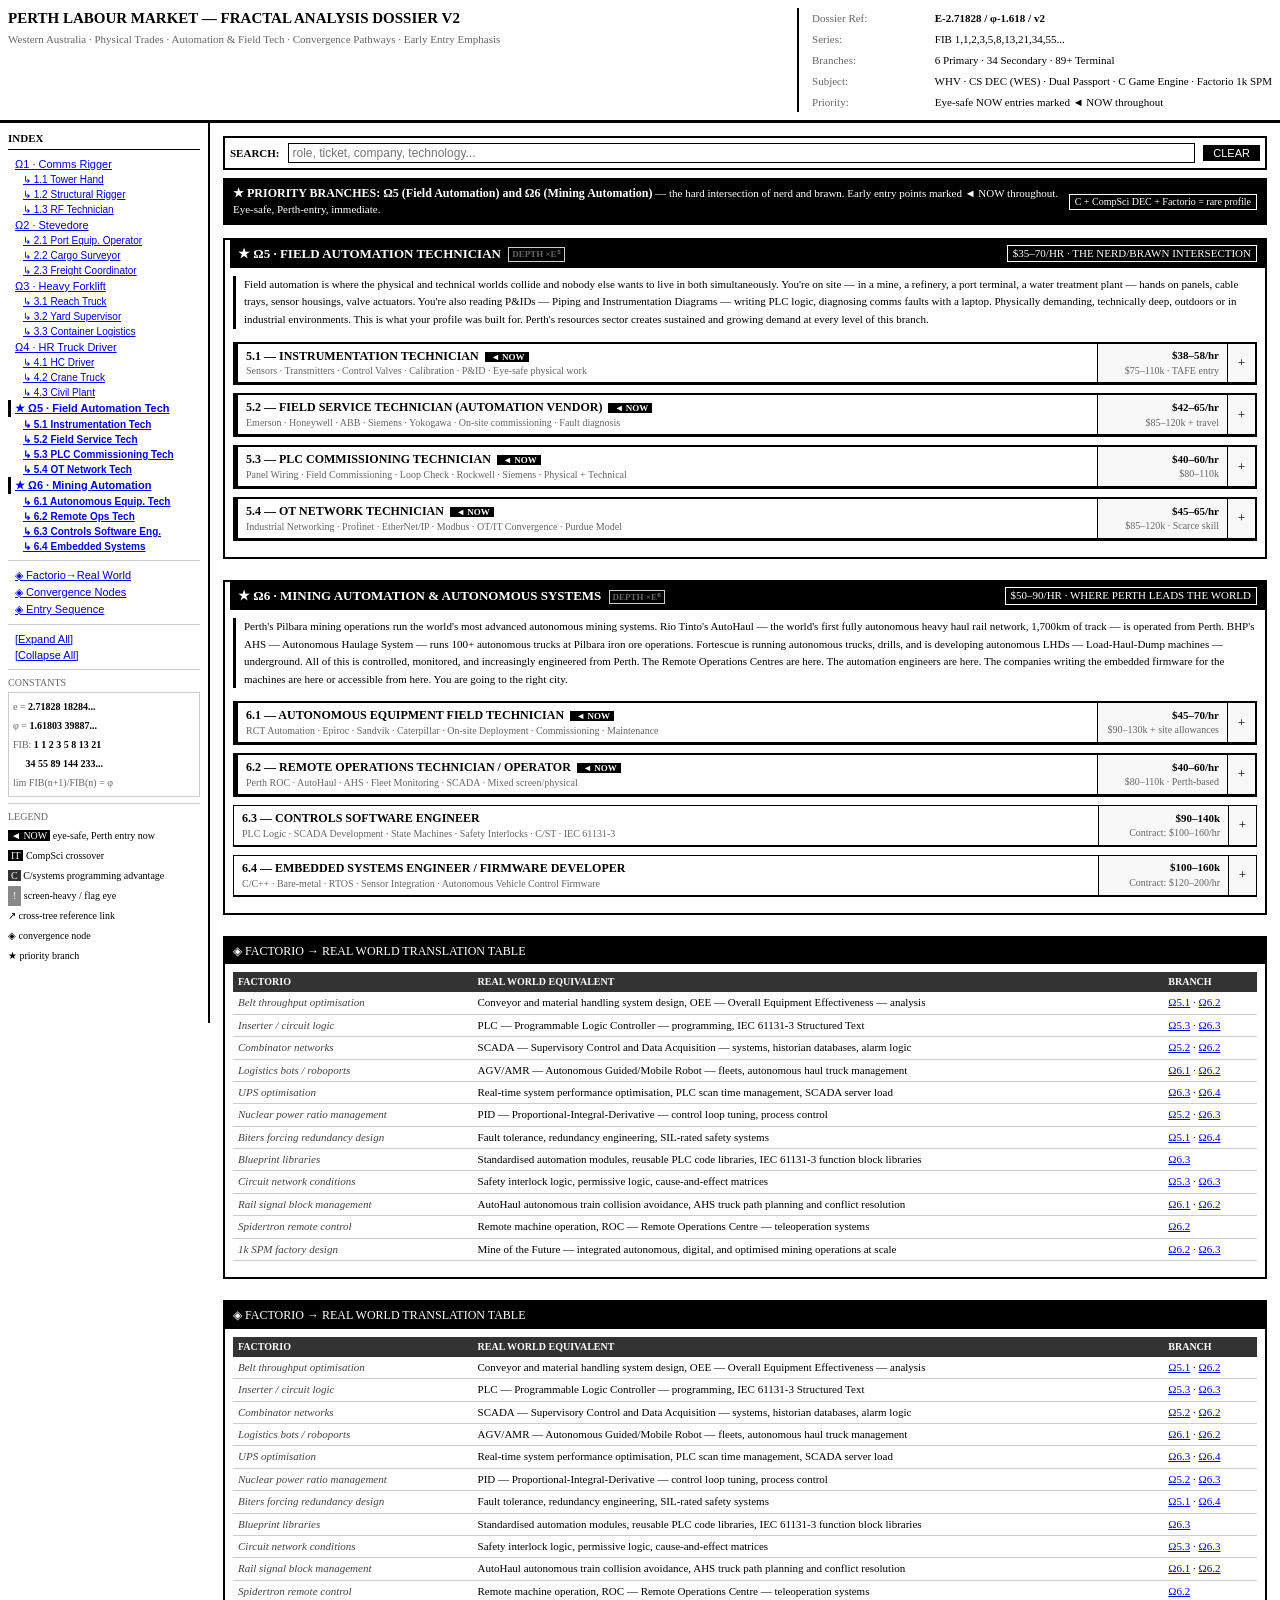
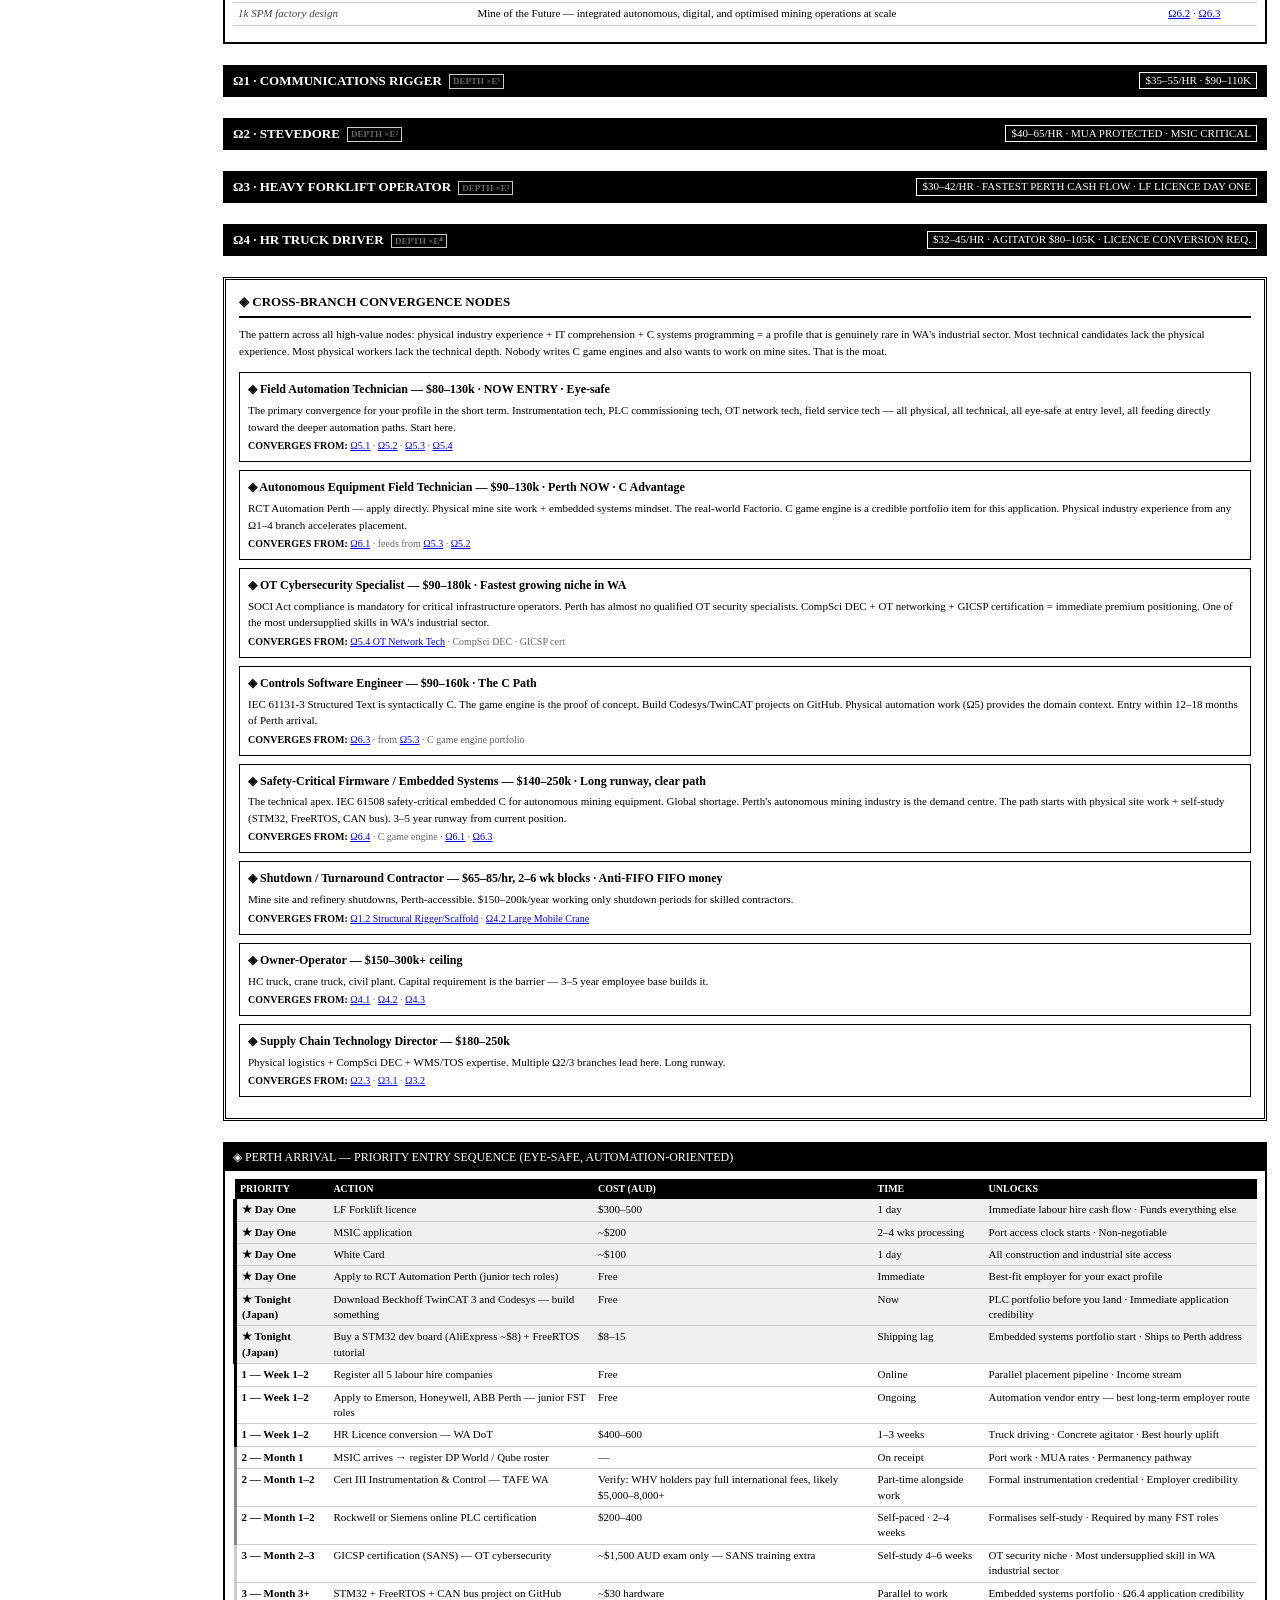
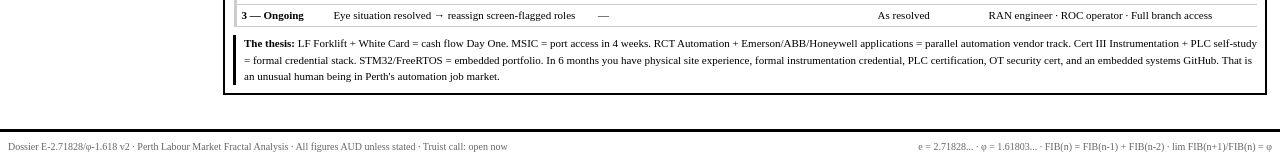
==== perth.html @ 23a40ef9 "Added the Perth page." ====
<!DOCTYPE html>
<html lang="en">
<head>
<meta charset="UTF-8">
<meta name="viewport" content="width=device-width, initial-scale=1.0">
<title>DOSSIER E-2.71828 // PERTH LABOUR MARKET FRACTAL ANALYSIS v2</title>
<style>
  * { box-sizing: border-box; margin: 0; padding: 0; }
  body { background: #fff; color: #000; font-size: 13px; line-height: 1.4; }
  a { color: #0000EE; }
  a:visited { color: #551A8B; }
  a:hover { background: #0000EE; color: #fff; text-decoration: none; }

  #masthead { border-bottom: 3px solid #000; padding: 8px; display: grid; grid-template-columns: 1fr auto; gap: 13px; }
  #masthead h1 { font-size: 15px; text-transform: uppercase; }
  #masthead .sub { font-size: 11px; color: #666; margin-top: 3px; }
  #masthead .meta { font-size: 11px; line-height: 1.9; border-left: 2px solid #000; padding-left: 13px; }
  #masthead .meta span { display: inline-block; width: 120px; color: #666; }

  #layout { display: grid; grid-template-columns: 210px 1fr; min-height: calc(100vh - 60px); }

  #sidebar { border-right: 2px solid #000; padding: 8px; position: sticky; top: 0; height: 100vh; overflow-y: auto; }
  #sidebar h2 { font-size: 11px; text-transform: uppercase; border-bottom: 1px solid #000; padding-bottom: 2px; margin-bottom: 6px; }
  .toc-btn { display: block; width: 100%; text-align: left; background: none; border: none; border-left: 3px solid transparent; padding: 2px 4px; font-size: 11px; color: #0000EE; text-decoration: underline; cursor: pointer; }
  .toc-btn:hover { background: #0000EE; color: #fff; border-left-color: #000; text-decoration: none; }
  .toc-btn.hot { border-left-color: #000; font-weight: bold; }
  .toc-sub { padding-left: 12px; font-size: 10px; }
  .toc-hot { padding-left: 12px; font-size: 10px; font-weight: bold; }
  hr.div { border: none; border-top: 1px solid #ccc; margin: 6px 0; }
  .sidebar-label { font-size: 10px; color: #666; text-transform: uppercase; display: block; margin-bottom: 2px; }
  .const-block { font-size: 10px; line-height: 1.9; border: 1px solid #ccc; padding: 4px; color: #666; }
  .const-block b { color: #000; }

  #main { padding: 13px; overflow-x: auto; }

  #search-bar { display: flex; gap: 8px; align-items: center; border: 2px solid #000; padding: 5px; margin-bottom: 8px; }
  #search-bar label { font-size: 11px; font-weight: bold; text-transform: uppercase; white-space: nowrap; }
  #search-input { font-size: 12px; border: 1px solid #000; padding: 2px 4px; flex: 1; outline: none; }
  #search-input:focus { border: 2px solid #000; }
  .search-btn { font-size: 11px; background: #000; color: #fff; border: none; padding: 2px 10px; cursor: pointer; text-transform: uppercase; }
  .search-btn:hover { background: #666; }

  /* NOW-ENTRY banner */
  .now-banner { border: 2px solid #000; background: #000; color: #fff; padding: 5px 8px; font-size: 11px; margin-bottom: 13px; display: flex; justify-content: space-between; align-items: center; }
  .now-banner b { font-size: 12px; }
  .now-tag { font-size: 10px; border: 1px solid #fff; padding: 0 5px; white-space: nowrap; }

  .branch-section { border: 2px solid #000; margin-bottom: 21px; }
  .branch-header { background: #000; color: #fff; padding: 5px 8px; font-size: 13px; font-weight: bold; text-transform: uppercase; display: flex; justify-content: space-between; align-items: center; cursor: pointer; user-select: none; }
  .branch-header:hover { background: #444; }
  .branch-header.hot-branch { background: #000; border-left: 5px solid #fff; }
  .pay-badge { font-size: 11px; font-weight: normal; border: 1px solid #fff; padding: 0 5px; }
  .branch-body { padding: 8px; }
  .branch-body.collapsed { display: none; }

  .role-node { border: 1px solid #000; margin-bottom: 8px; }
  .role-node-header { display: flex; justify-content: space-between; align-items: stretch; border-bottom: 1px solid #000; cursor: pointer; user-select: none; }
  .role-node-header:hover .rtitle-cell { background: #f0f0f0; }
  .rtitle-cell { padding: 4px 8px; flex: 1; }
  .rtitle { font-weight: bold; font-size: 12px; text-transform: uppercase; }
  .rsub { font-size: 10px; color: #666; }
  .rpay-cell { padding: 4px 8px; border-left: 1px solid #000; font-size: 11px; font-weight: bold; min-width: 130px; text-align: right; background: #f8f8f8; display: flex; flex-direction: column; justify-content: center; }
  .rpay-cell .rpay-sub { font-weight: normal; font-size: 10px; color: #666; }
  .rexp-cell { padding: 4px 8px; border-left: 1px solid #000; background: #f8f8f8; display: flex; align-items: center; min-width: 28px; justify-content: center; }
  .role-body { padding: 8px; display: none; }
  .role-body.open { display: block; }

  /* NOW entry highlight on role node */
  .role-node.now-entry { border: 2px solid #000; border-left: 5px solid #000; }
  .role-node.now-entry .rtitle::after { content: " ◄ NOW"; font-size: 9px; color: #fff; background: #000; padding: 0 4px; margin-left: 6px; vertical-align: middle; }

  .rdesc { font-size: 12px; line-height: 1.5; border-left: 3px solid #000; padding-left: 8px; margin-bottom: 8px; }

  .info-grid { display: grid; grid-template-columns: 1fr 1fr; gap: 8px; margin-bottom: 8px; }
  .info-box { border: 1px solid #000; padding: 5px; }
  .info-box-title { font-size: 10px; font-weight: bold; text-transform: uppercase; border-bottom: 1px solid #000; margin-bottom: 4px; padding-bottom: 2px; }
  .info-box ul { list-style: none; }
  .info-box ul li { font-size: 11px; padding: 1px 0; }
  .info-box ul li::before { content: "▸ "; }

  .it-tag { font-size: 10px; background: #000; color: #fff; padding: 0 5px; display: inline-block; margin-bottom: 5px; margin-right: 4px; }
  .flag-tag { font-size: 10px; background: #888; color: #fff; padding: 0 5px; display: inline-block; }
  .c-tag { font-size: 10px; background: #333; color: #fff; padding: 0 5px; display: inline-block; margin-bottom: 5px; margin-right: 4px; }

  .sub-branches { margin-top: 8px; }
  .sub-branches-title { font-size: 10px; text-transform: uppercase; border-bottom: 1px dashed #000; margin-bottom: 5px; padding-bottom: 2px; color: #666; }

  .sub-role { border: 1px solid #ccc; margin-bottom: 3px; }
  .sub-role.now-sub { border: 1px solid #000; border-left: 3px solid #000; }
  .sub-role-header { display: flex; justify-content: space-between; align-items: center; padding: 3px 6px; cursor: pointer; user-select: none; gap: 8px; }
  .sub-role-header:hover { background: #f5f5f5; }
  .sname { font-weight: bold; font-size: 11px; flex: 1; }
  .sname .arr { color: #666; margin-right: 4px; }
  .dtag { font-size: 9px; color: #666; border: 1px solid #ccc; padding: 0 3px; display: inline-block; vertical-align: middle; margin-left: 4px; }
  .spay { font-size: 10px; color: #666; white-space: nowrap; }
  .stoggle { font-size: 12px; color: #666; min-width: 14px; text-align: center; }
  .sub-body { padding: 5px 8px; border-top: 1px solid #ccc; font-size: 11px; line-height: 1.5; display: none; background: #fafafa; }
  .sub-body.open { display: block; }
  .sub-body p { margin-bottom: 4px; }

  /* cross-reference links */
  .xref { font-size: 10px; border: 1px solid #ccc; padding: 1px 5px; display: inline-block; margin-top: 4px; }
  .xref::before { content: "↗ see: "; color: #666; }

  .l2 { padding-left: 21px; border-left: 1px solid #ccc; margin-left: 8px; }
  .l3 { padding-left: 34px; border-left: 1px solid #ccc; margin-left: 13px; }
  .l4 { padding-left: 55px; border-left: 1px solid #ccc; margin-left: 21px; }

  .conv-block { border: 3px double #000; padding: 13px; margin-bottom: 21px; }
  .conv-block h3 { font-size: 13px; text-transform: uppercase; border-bottom: 2px solid #000; padding-bottom: 5px; margin-bottom: 8px; }
  .conv-item { border: 1px solid #000; padding: 8px; margin-bottom: 8px; }
  .conv-item h4 { font-size: 12px; margin-bottom: 4px; }
  .conv-item p { font-size: 11px; line-height: 1.5; }
  .conv-src { font-size: 10px; color: #666; margin-top: 4px; }
  .conv-src::before { content: "CONVERGES FROM: "; font-weight: bold; color: #000; }

  .seq-block { border: 2px solid #000; margin-bottom: 21px; }
  .seq-header { background: #000; color: #fff; padding: 5px 8px; font-size: 12px; text-transform: uppercase; }
  .seq-body { padding: 8px; }

  table { width: 100%; border-collapse: collapse; font-size: 11px; margin-bottom: 8px; }
  th { background: #000; color: #fff; padding: 3px 5px; text-align: left; font-size: 10px; text-transform: uppercase; }
  td { padding: 3px 5px; border-bottom: 1px solid #ccc; vertical-align: top; }
  tr:hover td { background: #f5f5f5; }
  .p1 td:first-child { border-left: 3px solid #000; }
  .p2 td:first-child { border-left: 3px solid #888; }
  .p3 td:first-child { border-left: 3px solid #ccc; }
  .pnow td { background: #f0f0f0; }
  .pnow td:first-child { border-left: 4px solid #000; }

  #footer { border-top: 3px solid #000; padding: 8px; font-size: 10px; color: #666; display: flex; justify-content: space-between; }
  .highlight { background: yellow; }

  /* Factorio translation table */
  .factorio-table th { background: #333; }
  .factorio-table td:first-child { font-style: italic; color: #444; }
</style>
</head>
<body>

<div id="masthead">
  <div>
    <h1>Perth Labour Market — Fractal Analysis Dossier v2</h1>
    <div class="sub">Western Australia · Physical Trades · Automation & Field Tech · Convergence Pathways · Early Entry Emphasis</div>
  </div>
  <div class="meta">
    <div><span>Dossier Ref:</span> <b>E-2.71828 / φ-1.618 / v2</b></div>
    <div><span>Series:</span> FIB 1,1,2,3,5,8,13,21,34,55...</div>
    <div><span>Branches:</span> 6 Primary · 34 Secondary · 89+ Terminal</div>
    <div><span>Subject:</span> WHV · CS DEC (WES) · Dual Passport · C Game Engine · Factorio 1k SPM</div>
    <div><span>Priority:</span> Eye-safe NOW entries marked ◄ NOW throughout</div>
  </div>
</div>

<div id="layout">

<div id="sidebar">
  <h2>Index</h2>
  <button class="toc-btn" onclick="go('b1')">Ω1 · Comms Rigger</button>
  <button class="toc-btn toc-sub" onclick="go('b1-th')">↳ 1.1 Tower Hand</button>
  <button class="toc-btn toc-sub" onclick="go('b1-sr')">↳ 1.2 Structural Rigger</button>
  <button class="toc-btn toc-sub" onclick="go('b1-rf')">↳ 1.3 RF Technician</button>
  <button class="toc-btn" onclick="go('b2')">Ω2 · Stevedore</button>
  <button class="toc-btn toc-sub" onclick="go('b2-pe')">↳ 2.1 Port Equip. Operator</button>
  <button class="toc-btn toc-sub" onclick="go('b2-cs')">↳ 2.2 Cargo Surveyor</button>
  <button class="toc-btn toc-sub" onclick="go('b2-fc')">↳ 2.3 Freight Coordinator</button>
  <button class="toc-btn" onclick="go('b3')">Ω3 · Heavy Forklift</button>
  <button class="toc-btn toc-sub" onclick="go('b3-rt')">↳ 3.1 Reach Truck</button>
  <button class="toc-btn toc-sub" onclick="go('b3-ys')">↳ 3.2 Yard Supervisor</button>
  <button class="toc-btn toc-sub" onclick="go('b3-cl')">↳ 3.3 Container Logistics</button>
  <button class="toc-btn" onclick="go('b4')">Ω4 · HR Truck Driver</button>
  <button class="toc-btn toc-sub" onclick="go('b4-hc')">↳ 4.1 HC Driver</button>
  <button class="toc-btn toc-sub" onclick="go('b4-ct')">↳ 4.2 Crane Truck</button>
  <button class="toc-btn toc-sub" onclick="go('b4-cp')">↳ 4.3 Civil Plant</button>
  <button class="toc-btn hot" onclick="go('b5')">★ Ω5 · Field Automation Tech</button>
  <button class="toc-btn toc-hot" onclick="go('b5-inst')">↳ 5.1 Instrumentation Tech</button>
  <button class="toc-btn toc-hot" onclick="go('b5-fst')">↳ 5.2 Field Service Tech</button>
  <button class="toc-btn toc-hot" onclick="go('b5-plc')">↳ 5.3 PLC Commissioning Tech</button>
  <button class="toc-btn toc-hot" onclick="go('b5-otn')">↳ 5.4 OT Network Tech</button>
  <button class="toc-btn hot" onclick="go('b6')">★ Ω6 · Mining Automation</button>
  <button class="toc-btn toc-hot" onclick="go('b6-aet')">↳ 6.1 Autonomous Equip. Tech</button>
  <button class="toc-btn toc-hot" onclick="go('b6-roc')">↳ 6.2 Remote Ops Tech</button>
  <button class="toc-btn toc-hot" onclick="go('b6-csw')">↳ 6.3 Controls Software Eng.</button>
  <button class="toc-btn toc-hot" onclick="go('b6-emb')">↳ 6.4 Embedded Systems</button>
  <hr class="div">
  <button class="toc-btn" onclick="go('factorio')">◈ Factorio→Real World</button>
  <button class="toc-btn" onclick="go('conv')">◈ Convergence Nodes</button>
  <button class="toc-btn" onclick="go('seq')">◈ Entry Sequence</button>
  <hr class="div">
  <button class="toc-btn" onclick="expandAll()">[Expand All]</button>
  <button class="toc-btn" onclick="collapseAll()">[Collapse All]</button>
  <hr class="div">
  <span class="sidebar-label">Constants</span>
  <div class="const-block">
    e = <b>2.71828 18284...</b><br>
    φ = <b>1.61803 39887...</b><br>
    FIB: <b>1 1 2 3 5 8 13 21</b><br>
    &nbsp;&nbsp;&nbsp;&nbsp;&nbsp;<b>34 55 89 144 233...</b><br>
    lim FIB(n+1)/FIB(n) = φ
  </div>
  <hr class="div">
  <span class="sidebar-label">Legend</span>
  <div style="font-size:10px;line-height:2;">
    <span style="background:#000;color:#fff;padding:0 3px;">◄ NOW</span> eye-safe, Perth entry now<br>
    <span style="background:#000;color:#fff;padding:0 3px;">IT</span> CompSci crossover<br>
    <span style="background:#333;color:#fff;padding:0 3px;">C</span> C/systems programming advantage<br>
    <span class="flag-tag">!</span> screen-heavy / flag eye<br>
    ↗ cross-tree reference link<br>
    ◈ convergence node<br>
    ★ priority branch
  </div>
</div>

<div id="main">

  <div id="search-bar">
    <label>Search:</label>
    <input type="text" id="search-input" placeholder="role, ticket, company, technology..." onkeyup="doSearch(event)">
    <button class="search-btn" onclick="clearSearch()">Clear</button>
  </div>

  <div class="now-banner">
    <div><b>★ PRIORITY BRANCHES: Ω5 (Field Automation) and Ω6 (Mining Automation)</b> — the hard intersection of nerd and brawn. Early entry points marked ◄ NOW throughout. Eye-safe, Perth-entry, immediate.</div>
    <div class="now-tag">C + CompSci DEC + Factorio = rare profile</div>
  </div>


  <!-- ═══════════════════════════════════════════════════════ -->
  <!-- BRANCH 5: FIELD AUTOMATION TECHNICIAN ★ PRIORITY      -->
  <!-- ═══════════════════════════════════════════════════════ -->
  <div class="branch-section" id="b5">
    <div class="branch-header hot-branch" onclick="tog('bc5')">
      <span>★ Ω5 · Field Automation Technician <span class="dtag">depth ×e⁵</span></span>
      <span class="pay-badge">$35–70/hr · THE NERD/BRAWN INTERSECTION</span>
    </div>
    <div class="branch-body" id="bc5">

      <div style="font-size:11px;line-height:1.6;border-left:3px solid #000;padding-left:8px;margin-bottom:13px;">
        Field automation is where the physical and technical worlds collide and nobody else wants to live in both simultaneously. You're on site — in a mine, a refinery, a port terminal, a water treatment plant — hands on panels, cable trays, sensor housings, valve actuators. You're also reading P&IDs — Piping and Instrumentation Diagrams — writing PLC logic, diagnosing comms faults with a laptop. Physically demanding, technically deep, outdoors or in industrial environments. This is what your profile was built for. Perth's resources sector creates sustained and growing demand at every level of this branch.
      </div>

      <!-- 5.1 INSTRUMENTATION TECH -->
      <div class="role-node now-entry" id="b5-inst">
        <div class="role-node-header" onclick="togR('r5-1')">
          <div class="rtitle-cell">
            <div class="rtitle">5.1 — Instrumentation Technician</div>
            <div class="rsub">Sensors · Transmitters · Control Valves · Calibration · P&ID · Eye-safe physical work</div>
          </div>
          <div class="rpay-cell">$38–58/hr<div class="rpay-sub">$75–110k · TAFE entry</div></div>
          <div class="rexp-cell">+</div>
        </div>
        <div class="role-body" id="r5-1">
          <div class="rdesc">
            Instrumentation technicians install, calibrate, and maintain the sensors, transmitters, analysers, and control valves that feed data into process control systems. On a mine site or processing plant this means pressure transmitters, flow meters, level sensors, temperature probes, pH analysers, gas detectors — the nervous system of the facility. Work is physical and field-based: climbing structures, entering confined spaces, working in heat. The screen component is calibration software and documentation — intermittent, not sustained.
          </div>
          <div class="info-grid">
            <div class="info-box">
              <div class="info-box-title">Entry Routes — Perth Now</div>
              <ul>
                <li>Certificate III in Instrumentation &amp; Control (TAFE WA) — can begin immediately</li>
                <li>Trainee/apprentice positions — mining companies and contractors hire directly</li>
                <li>Labour hire instrumentation roles (Programmed, Skilled Group)</li>
                <li>Shutdown instrumentation assist roles — no qual required for assist/hand</li>
              </ul>
            </div>
            <div class="info-box">
              <div class="info-box-title">Key Employers — Perth</div>
              <ul>
                <li>Emerson (largest automation vendor in WA)</li>
                <li>Honeywell Process Solutions</li>
                <li>Yokogawa Australia</li>
                <li>Wood (formerly Wood Group), Worley (engineering contractors)</li>
                <li>BHP, Rio Tinto, Fortescue (direct trainee programmes)</li>
              </ul>
            </div>
          </div>
          <span class="it-tag">IT Crossover</span>
          <p style="font-size:11px;line-height:1.5;margin-bottom:8px;">Instrumentation increasingly uses HART — Highway Addressable Remote Transducer — and Foundation Fieldbus protocols. Digital instrument configuration, asset management software (AMS Device Manager, FieldCare), and FOUNDATION Fieldbus diagnostics are all areas where IT comprehension accelerates you past trade-background techs who treat the device as a black box.</p>
          <div class="sub-branches"><div class="sub-branches-title">Progression Tree</div>

            <div class="sub-role now-sub"><div class="sub-role-header" onclick="togS('s5-instlead')"><div class="sname"><span class="arr">→</span>Senior Instrumentation Technician <span class="dtag">L2</span></div><div class="spay">2–3 yrs · $55–70/hr</div><div class="stoggle">+</div></div>
              <div class="sub-body" id="s5-instlead"><p>Lead calibration programmes, mentor juniors, complex fault diagnosis. Often responsible for instrument asset management database.</p>
                <div class="l2">
                  <div class="sub-role"><div class="sub-role-header" onclick="togS('s5-insteng')"><div class="sname"><span class="arr">→</span>Instrumentation Engineer <span class="dtag">L3</span></div><div class="spay">3–5 yrs · $90–130k</div><div class="stoggle">+</div></div>
                    <div class="sub-body" id="s5-insteng"><p>Design and specification of instrument systems for new projects. P&ID development, instrument data sheets, hazardous area classification. Degree or extensive experience pathway. CompSci DEC + field experience is a valid route via RPL — Recognition of Prior Learning.</p>
                      <a class="xref" href="#b5-plc">see Ω5.3 PLC Commissioning — natural co-specialisation</a>
                      <div class="l3">
                        <div class="sub-role"><div class="sub-role-header" onclick="togS('s5-funcspec')"><div class="sname"><span class="arr">→</span>Functional Safety Engineer — IEC 61511 <span class="dtag">L4</span></div><div class="spay">$120–160k · TÜV cert</div><div class="stoggle">+</div></div>
                          <div class="sub-body" id="s5-funcspec"><p>SIS — Safety Instrumented System — design and verification. IEC 61511 standard. TÜV Rheinland certification is the global credential. Extremely scarce. Mining and oil &amp; gas pay top dollar. Perth's resources sector has chronic shortage of certified functional safety engineers.</p></div>
                        </div>
                      </div>
                    </div>
                  </div>
                  <div class="sub-role"><div class="sub-role-header" onclick="togS('s5-analyser')"><div class="sname"><span class="arr">→</span>Analyser Technician <span class="dtag">L3</span></div><div class="spay">$60–80/hr · High niche value</div><div class="stoggle">+</div></div>
                    <div class="sub-body" id="s5-analyser"><p>Specialisation in process analysers — gas chromatographs, spectrometers, online analysers. One of the higher-paid instrumentation niches. Analyser techs are genuinely scarce. Understanding of analytical chemistry + instrumentation electronics + calibration protocols. CompSci background helps with the data interpretation and configuration layers.</p></div>
                  </div>
                </div>
              </div>
            </div>

          </div>
        </div>
      </div>

      <!-- 5.2 FIELD SERVICE TECH -->
      <div class="role-node now-entry" id="b5-fst">
        <div class="role-node-header" onclick="togR('r5-2')">
          <div class="rtitle-cell">
            <div class="rtitle">5.2 — Field Service Technician (Automation Vendor)</div>
            <div class="rsub">Emerson · Honeywell · ABB · Siemens · Yokogawa · On-site commissioning · Fault diagnosis</div>
          </div>
          <div class="rpay-cell">$42–65/hr<div class="rpay-sub">$85–120k + travel</div></div>
          <div class="rexp-cell">+</div>
        </div>
        <div class="role-body" id="r5-2">
          <div class="rdesc">
            Automation vendors send FSTs — Field Service Technicians — to customer sites to commission, troubleshoot, and maintain automation systems. You travel to mines, refineries, ports, water treatment plants. You carry a laptop and a multimeter. You commission DCS — Distributed Control System — loops, configure SCADA servers, replace faulty I/O modules, diagnose network faults, train client operators. The work is physically mobile, technically varied, and genuinely independent. Most FSTs are on the road 60–70% of the time. The eye component is intermittent — you're on-site doing physical work most of the time, with periodic configuration sessions.
          </div>
          <span class="it-tag">IT Crossover</span>
          <span class="c-tag">C Advantage</span>
          <p style="font-size:11px;line-height:1.5;margin-bottom:8px;">Most FSTs come from electrical or instrumentation trade backgrounds and treat software as a black box. Someone who understands the system architecture, can read vendor source code, write configuration scripts, and diagnose protocol-level communication faults is a materially different class of FST. Vendors know this and promote these people fast.</p>
          <div class="info-grid">
            <div class="info-box">
              <div class="info-box-title">DCS Platforms to Know</div>
              <ul>
                <li>Emerson DeltaV — dominant in Perth mining</li>
                <li>Honeywell Experion PKS</li>
                <li>ABB 800xA</li>
                <li>Yokogawa CENTUM VP</li>
                <li>Rockwell PlantPAx</li>
                <li>Siemens PCS 7 / PCS neo</li>
              </ul>
            </div>
            <div class="info-box">
              <div class="info-box-title">Entry — Perth Now</div>
              <ul>
                <li>Apply directly to Emerson, Honeywell, ABB Perth offices</li>
                <li>Junior FST / Commissioning Technician roles — exist</li>
                <li>CompSci DEC + PLC self-study + physical industry experience = strong application</li>
                <li>Emerson runs graduate/associate programmes — apply directly</li>
              </ul>
            </div>
          </div>
          <div class="sub-branches"><div class="sub-branches-title">Progression Tree</div>

            <div class="sub-role"><div class="sub-role-header" onclick="togS('s5-srfst')"><div class="sname"><span class="arr">→</span>Senior Field Service Technician <span class="dtag">L2</span></div><div class="spay">2–4 yrs · $65–85/hr</div><div class="stoggle">+</div></div>
              <div class="sub-body" id="s5-srfst"><p>Lead commissioning projects, manage junior techs on site, interface directly with client engineering teams. Often the person the mine calls at 2am when the DCS fails during a shutdown.</p>
                <div class="l2">
                  <div class="sub-role"><div class="sub-role-header" onclick="togS('s5-syseng')"><div class="sname"><span class="arr">→</span>Systems / Applications Engineer <span class="dtag">L3</span></div><div class="spay">4–6 yrs · $100–140k</div><div class="stoggle">+</div></div>
                    <div class="sub-body" id="s5-syseng"><p>Technical design authority for a DCS platform. Develops standard configurations, application code libraries, best practices. The role where C background and systems thinking become directly applicable to industrial automation. <a class="xref" href="#b6-csw">see Ω6.3 Controls Software Engineer</a></p>
                      <div class="l3">
                        <div class="sub-role"><div class="sub-role-header" onclick="togS('s5-solarch')"><div class="sname"><span class="arr">→</span>Automation Solutions Architect <span class="dtag">L4</span></div><div class="spay">$130–180k · Pre-sales + delivery</div><div class="stoggle">+</div></div>
                          <div class="sub-body" id="s5-solarch"><p>Designs complete automation solutions for major capital projects. Pre-sales technical authority + delivery oversight. Works across hardware, software, networking, and process. The most senior individual contributor role in the automation vendor world. CompSci DEC + physical site experience + systems engineering = the full profile.</p></div>
                        </div>
                      </div>
                    </div>
                  </div>
                  <div class="sub-role"><div class="sub-role-header" onclick="togS('s5-prodspec')"><div class="sname"><span class="arr">→</span>Product Specialist / Technical Consultant <span class="dtag">L3</span></div><div class="spay">$110–150k · Global travel</div><div class="stoggle">+</div></div>
                    <div class="sub-body" id="s5-prodspec"><p>Deep expertise in one vendor platform, deployed globally on major projects. Emerson, Honeywell, ABB all have these roles. Perth-based but travelling to major projects in WA, NT, QLD, and internationally. High compensation, genuinely elite technical work.</p></div>
                  </div>
                </div>
              </div>
            </div>

          </div>
        </div>
      </div>

      <!-- 5.3 PLC COMMISSIONING TECH -->
      <div class="role-node now-entry" id="b5-plc">
        <div class="role-node-header" onclick="togR('r5-3')">
          <div class="rtitle-cell">
            <div class="rtitle">5.3 — PLC Commissioning Technician</div>
            <div class="rsub">Panel Wiring · Field Commissioning · Loop Check · Rockwell · Siemens · Physical + Technical</div>
          </div>
          <div class="rpay-cell">$40–60/hr<div class="rpay-sub">$80–110k</div></div>
          <div class="rexp-cell">+</div>
        </div>
        <div class="role-body" id="r5-3">
          <div class="rdesc">
            PLC commissioning technicians take a control panel from the factory to a functioning system on site. This involves physical panel wiring, I/O loop checking — verifying every physical signal path from field instrument to PLC input — software upload, tag database verification, and functional testing. It's a hybrid role: 60% physical, 40% laptop. The laptop component is intermittent and close-range — not sustained screen staring. Rockwell and Siemens dominate Perth's mining and industrial automation market.
          </div>
          <span class="c-tag">C Advantage</span>
          <span class="it-tag">IT Crossover</span>
          <p style="font-size:11px;line-height:1.5;margin-bottom:8px;">IEC 61131-3 Structured Text is syntactically C. If you wrote a game engine in C, you can write PLC Structured Text in an afternoon. Ladder Logic and Function Block Diagram are more visual — trivial to learn from a C background. The people who struggle with PLC programming came up through electrical trade and find the logical/software thinking hard. You come from the opposite direction.</p>
          <div class="info-grid">
            <div class="info-box">
              <div class="info-box-title">Platforms — Learn These</div>
              <ul>
                <li>Rockwell Studio 5000 — free 90-day trial, then ~$200/yr student</li>
                <li>Siemens TIA Portal — free trial available</li>
                <li>Beckhoff TwinCAT 3 — free, runs on any PC, closest to C</li>
                <li>Codesys — open-source IEC 61131-3 runtime, free</li>
                <li>Learn all four — each 2–3 days to productive level from C background</li>
              </ul>
            </div>
            <div class="info-box">
              <div class="info-box-title">Entry — Perth / Japan Now</div>
              <ul>
                <li>Self-study: TIA Portal + Beckhoff TwinCAT — start tonight</li>
                <li>Rockwell Logix Designer Specialist cert — vendor credential, widely recognised by Perth automation employers</li>
                <li>Junior commissioning tech roles — engineering contractors (Downer, Ventia)</li>
                <li>Panel wiring assistant — no PLC knowledge needed, learn on job</li>
              </ul>
            </div>
          </div>
          <div class="sub-branches"><div class="sub-branches-title">Progression Tree</div>

            <div class="sub-role"><div class="sub-role-header" onclick="togS('s5-plclead')"><div class="sname"><span class="arr">→</span>Lead Commissioning Technician <span class="dtag">L2</span></div><div class="spay">2–3 yrs · $55–70/hr</div><div class="stoggle">+</div></div>
              <div class="sub-body" id="s5-plclead"><p>Runs commissioning projects end-to-end. Writes loop check sheets, manages commissioning database, coordinates between electrical, instrumentation, and process teams.</p>
                <div class="l2">
                  <div class="sub-role"><div class="sub-role-header" onclick="togS('s5-plceng')"><div class="sname"><span class="arr">→</span>PLC / Controls Engineer <span class="dtag">L3</span></div><div class="spay">3–6 yrs · $90–130k</div><div class="stoggle">+</div></div>
                    <div class="sub-body" id="s5-plceng"><p>Writes the actual control logic — not just commissions it. Designs state machines, safety interlock logic, sequence control, PID loop tuning. This is where C programming background becomes a genuine structural advantage over electrical trade-background engineers.</p>
                      <a class="xref" href="#b6-csw">see Ω6.3 Controls Software Engineer — direct continuation</a>
                      <a class="xref" href="#b5-fst">see Ω5.2 Field Service Tech — parallel career path</a>
                    </div>
                  </div>
                </div>
              </div>
            </div>

          </div>
        </div>
      </div>

      <!-- 5.4 OT NETWORK TECH -->
      <div class="role-node now-entry" id="b5-otn">
        <div class="role-node-header" onclick="togR('r5-4')">
          <div class="rtitle-cell">
            <div class="rtitle">5.4 — OT Network Technician</div>
            <div class="rsub">Industrial Networking · Profinet · EtherNet/IP · Modbus · OT/IT Convergence · Purdue Model</div>
          </div>
          <div class="rpay-cell">$45–65/hr<div class="rpay-sub">$85–120k · Scarce skill</div></div>
          <div class="rexp-cell">+</div>
        </div>
        <div class="role-body" id="r5-4">
          <div class="rdesc">
            OT — Operational Technology — networks are the industrial cousin of IT networks. They run automation systems: PLCs, DCS, SCADA servers, historian databases, HMIs. They use industrial protocols (Profinet, EtherNet/IP, Modbus TCP, OPC-UA) rather than standard IT protocols, and have deterministic real-time requirements that standard IT networking doesn't. OT network techs configure switches, firewalls, and routers for industrial environments, troubleshoot protocol-level comms faults, and manage the increasingly complex OT/IT boundary. Physical work involves cable installation, patch panel work, switch racking. Configuration work is laptop-based but intermittent.
          </div>
          <span class="it-tag">IT Crossover — Direct Advantage</span>
          <span class="c-tag">C Advantage</span>
          <p style="font-size:11px;line-height:1.5;margin-bottom:8px;">A CompSci DEC who understands TCP/IP at the packet level is already 80% of the way to OT networking. The remaining 20% is learning the industrial protocols and the Purdue model for network segmentation. OT network techs who come from IT backgrounds and also understand the physical automation systems they're connecting are exceptionally rare and exceptionally valuable.</p>
          <div class="info-grid">
            <div class="info-box">
              <div class="info-box-title">Protocols to Learn — Start Now</div>
              <ul>
                <li>Modbus TCP/RTU — oldest, simplest, ubiquitous</li>
                <li>EtherNet/IP — Rockwell's industrial Ethernet (CIP protocol)</li>
                <li>Profinet — Siemens industrial Ethernet</li>
                <li>OPC-UA — modern, vendor-neutral, increasingly dominant</li>
                <li>DNP3 — SCADA/utility communications</li>
                <li>HART — instrument communication over 4–20mA loop</li>
              </ul>
            </div>
            <div class="info-box">
              <div class="info-box-title">Certifications — Stackable Now</div>
              <ul>
                <li>CCNA (Cisco) — if you don't have it, do it. Baseline.</li>
                <li>GICSP — Global Industrial Cyber Security Professional (SANS)</li>
                <li>Claroty / Nozomi Networks certifications — OT security vendors</li>
                <li>ISA/IEC 62443 — industrial cybersecurity standard, formal cert available</li>
              </ul>
            </div>
          </div>
          <div class="sub-branches"><div class="sub-branches-title">Progression Tree</div>

            <div class="sub-role"><div class="sub-role-header" onclick="togS('s5-otsec')"><div class="sname"><span class="arr">→</span>OT Cybersecurity Specialist <span class="dtag">L2</span></div><div class="spay">$90–130k · Fastest growing niche</div><div class="stoggle">+</div></div>
              <div class="sub-body" id="s5-otsec"><p>Securing industrial control systems against cyber threats. Government mandated in critical infrastructure. Mining, utilities, oil &amp; gas all have significant compliance requirements under SOCI — Security of Critical Infrastructure Act. Perth has almost no qualified OT security specialists. This is one of the most undersupplied skills in WA's industrial sector.</p>
                <div class="l2">
                  <div class="sub-role"><div class="sub-role-header" onclick="togS('s5-otarchitect')"><div class="sname"><span class="arr">→</span>OT/ICS Security Architect <span class="dtag">L3</span></div><div class="spay">$130–180k · Contract $200+/hr</div><div class="stoggle">+</div></div>
                    <div class="sub-body" id="s5-otarchitect"><p>Designing security architectures for industrial control systems. Works across network segmentation, asset inventory, vulnerability management, incident response. Contract consulting rates are extreme because the skill is so rare. CompSci DEC + OT networking + physical site experience = the complete profile.</p></div>
                  </div>
                </div>
              </div>
            </div>

            <div class="sub-role"><div class="sub-role-header" onclick="togS('s5-opcua')"><div class="sname"><span class="arr">→</span>OPC-UA / Industrial Integration Specialist <span class="dtag">L2</span></div><div class="spay">$85–120k · IT crossover</div><div class="stoggle">+</div></div>
              <div class="sub-body" id="s5-opcua"><p>OPC-UA — OPC Unified Architecture — is the standard for industrial data exchange. Integrating PLCs, DCS, historians, ERP systems, and cloud platforms via OPC-UA is increasingly critical infrastructure work. Python + OPC-UA libraries (opcua-asyncio) is a real-world skill stack.</p>
                <a class="xref" href="#b6-roc">see Ω6.2 Remote Operations Tech — OPC-UA feeds remote ops data</a>
              </div>
            </div>

          </div>
        </div>
      </div>

    </div>
  </div>


  <!-- ═══════════════════════════════════════════════════════ -->
  <!-- BRANCH 6: MINING AUTOMATION ★ PRIORITY                -->
  <!-- ═══════════════════════════════════════════════════════ -->
  <div class="branch-section" id="b6">
    <div class="branch-header hot-branch" onclick="tog('bc6')">
      <span>★ Ω6 · Mining Automation & Autonomous Systems <span class="dtag">depth ×e⁶</span></span>
      <span class="pay-badge">$50–90/hr · Where Perth leads the world</span>
    </div>
    <div class="branch-body" id="bc6">

      <div style="font-size:11px;line-height:1.6;border-left:3px solid #000;padding-left:8px;margin-bottom:13px;">
        Perth's Pilbara mining operations run the world's most advanced autonomous mining systems. Rio Tinto's AutoHaul — the world's first fully autonomous heavy haul rail network, 1,700km of track — is operated from Perth. BHP's AHS — Autonomous Haulage System — runs 100+ autonomous trucks at Pilbara iron ore operations. Fortescue is running autonomous trucks, drills, and is developing autonomous LHDs — Load-Haul-Dump machines — underground. All of this is controlled, monitored, and increasingly engineered from Perth. The Remote Operations Centres are here. The automation engineers are here. The companies writing the embedded firmware for the machines are here or accessible from here. You are going to the right city.
      </div>

      <!-- 6.1 AUTONOMOUS EQUIPMENT TECH -->
      <div class="role-node now-entry" id="b6-aet">
        <div class="role-node-header" onclick="togR('r6-1')">
          <div class="rtitle-cell">
            <div class="rtitle">6.1 — Autonomous Equipment Field Technician</div>
            <div class="rsub">RCT Automation · Epiroc · Sandvik · Caterpillar · On-site Deployment · Commissioning · Maintenance</div>
          </div>
          <div class="rpay-cell">$45–70/hr<div class="rpay-sub">$90–130k + site allowances</div></div>
          <div class="rexp-cell">+</div>
        </div>
        <div class="role-body" id="r6-1">
          <div class="rdesc">
            Autonomous equipment field technicians deploy, commission, and maintain the hardware and software systems that make mining equipment autonomous. This means fitting trucks, drills, and loaders with sensor arrays — LiDAR, radar, GPS/INS, cameras — configuring the autonomy stack, commissioning the communication infrastructure (mesh radio, high-bandwidth wireless), and diagnosing faults in deployed systems. The work is physically demanding and technically deep. You're on a mine site, in the dirt, working on a 300-tonne haul truck. You're also SSH'd into the vehicle's onboard computer diagnosing a sensor fusion failure.
          </div>
          <span class="c-tag">C Advantage — Direct</span>
          <span class="it-tag">IT Crossover</span>
          <p style="font-size:11px;line-height:1.5;margin-bottom:8px;">The onboard systems on autonomous mining equipment run embedded Linux. The sensor fusion and path planning code is C/C++. A technician who can read the source code, write diagnostic scripts, and understand the system architecture at a software level is not the same as a technician who can only follow the vendor troubleshooting guide. RCT Automation, Epiroc, and Sandvik all know this and promote accordingly.</p>
          <div class="info-grid">
            <div class="info-box">
              <div class="info-box-title">Key Companies — Perth Based</div>
              <ul>
                <li><b>RCT Automation</b> — Perth HQ, global mining automation. Operator Cab (OC) remote systems. Hire directly.</li>
                <li>Epiroc — autonomous drill and LHD systems</li>
                <li>Sandvik — AutoMine autonomous fleet system</li>
                <li>Caterpillar (MineStar) — AHS for surface mining</li>
                <li>Komatsu (FrontRunner AHS) — competitor to Cat AHS</li>
              </ul>
            </div>
            <div class="info-box">
              <div class="info-box-title">Entry — Perth Now</div>
              <ul>
                <li>RCT Automation hire junior/associate tech roles directly — apply now</li>
                <li>Physical industry experience + CompSci DEC = strong application</li>
                <li>Forklift + White Card as baseline physical site access</li>
                <li>Linux/bash proficiency — document and demonstrate</li>
                <li>Basic electronics knowledge useful — not required at entry</li>
              </ul>
            </div>
          </div>
          <div class="sub-branches"><div class="sub-branches-title">Progression Tree</div>

            <div class="sub-role"><div class="sub-role-header" onclick="togS('s6-autonomylead')"><div class="sname"><span class="arr">→</span>Autonomy Systems Lead Technician <span class="dtag">L2</span></div><div class="spay">2–3 yrs · $65–80/hr</div><div class="stoggle">+</div></div>
              <div class="sub-body" id="s6-autonomylead"><p>Technical lead on autonomous fleet deployments. Responsible for system performance, fault resolution, customer technical interface. Often the most technically capable person on a mine site deployment.</p>
                <div class="l2">
                  <div class="sub-role"><div class="sub-role-header" onclick="togS('s6-atseng')"><div class="sname"><span class="arr">→</span>Autonomous Systems Engineer <span class="dtag">L3</span></div><div class="spay">$110–150k</div><div class="stoggle">+</div></div>
                    <div class="sub-body" id="s6-atseng"><p>Engineering development of autonomous systems — sensor integration, perception algorithms, localisation, path planning. Where the C background becomes central rather than supplementary. Perth-based R&D roles exist at RCT, Caterpillar, and Fortescue's own technology division.</p>
                      <a class="xref" href="#b6-emb">see Ω6.4 Embedded Systems — parallel technical depth</a>
                      <div class="l3">
                        <div class="sub-role"><div class="sub-role-header" onclick="togS('s6-autonomyarch')"><div class="sname"><span class="arr">→</span>Autonomy Architecture Lead <span class="dtag">L4</span></div><div class="spay">$150–200k+</div><div class="stoggle">+</div></div>
                          <div class="sub-body" id="s6-autonomyarch"><p>Technical authority for an autonomous fleet product. Defines the system architecture, sensor suite, software stack, and integration standards. The Factorio factory designer role, for real mining equipment. Limited supply of people globally who combine embedded systems depth, physical mining experience, and system design capability.</p></div>
                        </div>
                      </div>
                    </div>
                  </div>
                </div>
              </div>
            </div>

          </div>
        </div>
      </div>

      <!-- 6.2 REMOTE OPERATIONS TECH -->
      <div class="role-node now-entry" id="b6-roc">
        <div class="role-node-header" onclick="togR('r6-2')">
          <div class="rtitle-cell">
            <div class="rtitle">6.2 — Remote Operations Technician / Operator</div>
            <div class="rsub">Perth ROC · AutoHaul · AHS · Fleet Monitoring · SCADA · Mixed screen/physical</div>
          </div>
          <div class="rpay-cell">$40–60/hr<div class="rpay-sub">$80–110k · Perth-based</div></div>
          <div class="rexp-cell">+</div>
        </div>
        <div class="role-body" id="r6-2">
          <div class="rdesc">
            Remote Operations Centres in Perth control mining equipment operating in the Pilbara — 1,500km away. ROC operators monitor autonomous truck fleets, autonomous trains, remote drilling systems. They intervene on exceptions, manage system faults, coordinate with on-site crews. The screen component is real — this is a screen-based role during operation — but the intensity is closer to process control operator than office work, and the screen distance and refresh rates are typically better configured for eye health than standard office environments. Flag this: revisit once eye situation is confirmed stable. ROC technician roles involve more field work — visiting the ROC systems, maintaining hardware, commissioning new remote capabilities.
          </div>
          <span class="flag-tag">! Mixed screen — confirm eye stability first</span>
          <div class="info-grid">
            <div class="info-box">
              <div class="info-box-title">Companies with Perth ROCs</div>
              <ul>
                <li>Rio Tinto — Operations Centre, Perth CBD</li>
                <li>BHP — Perth Remote Operations Centre</li>
                <li>Fortescue — Integrated Operations Centre</li>
                <li>Roy Hill — Operations &amp; Maintenance Centre</li>
              </ul>
            </div>
            <div class="info-box">
              <div class="info-box-title">Entry — Perth</div>
              <ul>
                <li>ROC Operator roles — open to physical mining background</li>
                <li>ROC Systems Technician — IT/automation background prioritised</li>
                <li>Physical site experience strongly preferred — you understand what you're watching</li>
              </ul>
            </div>
          </div>
          <div class="sub-branches"><div class="sub-branches-title">Progression Tree</div>

            <div class="sub-role"><div class="sub-role-header" onclick="togS('s6-roceng')"><div class="sname"><span class="arr">→</span>ROC Systems Engineer <span class="dtag">L2</span></div><div class="spay">$95–130k · IT crossover</div><div class="stoggle">+</div></div>
              <div class="sub-body" id="s6-roceng"><p>Designs and maintains the systems architecture of a Remote Operations Centre — SCADA platforms, data historians, network infrastructure, display systems, integration with autonomous fleet management software.</p>
                <a class="xref" href="#b5-otn">see Ω5.4 OT Network Tech — OT/IT convergence is central here</a>
                <div class="l2">
                  <div class="sub-role"><div class="sub-role-header" onclick="togS('s6-digitalmine')"><div class="sname"><span class="arr">→</span>Digital Mine / Smart Mine Engineer <span class="dtag">L3</span></div><div class="spay">$120–160k · BHP/Rio/FMG</div><div class="stoggle">+</div></div>
                    <div class="sub-body" id="s6-digitalmine"><p>Designs and implements the integrated digital systems of a modern mine — autonomous equipment, real-time data platforms, predictive maintenance systems, optimisation algorithms. BHP calls this their "Data and Analytics" function. Rio calls it "Operations Technology". Fortescue has a dedicated technology division. All hire heavily in Perth. The Factorio brain applied to mining operations at scale.</p>
                      <div class="l3">
                        <div class="sub-role"><div class="sub-role-header" onclick="togS('s6-futuremine')"><div class="sname"><span class="arr">→</span>Mine of the Future Programme Lead <span class="dtag">L4</span></div><div class="spay">$160–220k</div><div class="stoggle">+</div></div>
                          <div class="sub-body" id="s6-futuremine"><p>Rio Tinto and BHP both run formal "Mine of the Future" technology programmes. These are senior roles directing the multi-year technology roadmap for autonomous and digital mining. The people who run these programmes are the ones who built the systems below them first. Long runway from current position but a clear line of sight.</p></div>
                        </div>
                      </div>
                    </div>
                  </div>
                </div>
              </div>
            </div>

          </div>
        </div>
      </div>

      <!-- 6.3 CONTROLS SOFTWARE ENGINEER -->
      <div class="role-node" id="b6-csw">
        <div class="role-node-header" onclick="togR('r6-3')">
          <div class="rtitle-cell">
            <div class="rtitle">6.3 — Controls Software Engineer</div>
            <div class="rsub">PLC Logic · SCADA Development · State Machines · Safety Interlocks · C/ST · IEC 61131-3</div>
          </div>
          <div class="rpay-cell">$90–140k<div class="rpay-sub">Contract: $100–160/hr</div></div>
          <div class="rexp-cell">+</div>
        </div>
        <div class="role-body" id="r6-3">
          <div class="rdesc">
            Controls software engineers write the actual logic that runs industrial automation systems — not just configure existing templates, but design and implement the state machines, sequence logic, safety interlocks, and control algorithms that run mines, refineries, and processing plants. This is where writing a C game engine is directly applicable: you already understand real-time loops, state machines, deterministic execution, and memory-constrained environments. IEC 61131-3 Structured Text will feel like a restricted dialect of C. The entry barrier is typically a physical automation background plus demonstrated programming competence — both of which you have or are building.
          </div>
          <span class="c-tag">C Advantage — Central</span>
          <span class="it-tag">IT Crossover — Central</span>
          <p style="font-size:11px;line-height:1.5;margin-bottom:8px;">The game engine is the proof of concept. When you apply for a junior controls software role and you can show a C game engine with a real-time loop, a state machine, and memory management — that's a stronger portfolio than most electrical engineers who come up through trade and learn PLC programming by copy-paste. Build Structured Text projects on Codesys or Beckhoff TwinCAT and put them on GitHub. That's your application.</p>
          <a class="xref" href="#b5-plc">see Ω5.3 PLC Commissioning Tech — natural entry point to this role</a>
          <a class="xref" href="#b6-emb">see Ω6.4 Embedded Systems — the deeper C path</a>
          <div class="sub-branches"><div class="sub-branches-title">Progression Tree</div>

            <div class="sub-role"><div class="sub-role-header" onclick="togS('s6-srlead')"><div class="sname"><span class="arr">→</span>Senior Controls / Lead Software Engineer <span class="dtag">L2</span></div><div class="spay">$120–160k</div><div class="stoggle">+</div></div>
              <div class="sub-body" id="s6-srlead"><p>Technical lead on control system projects. Responsible for software architecture, code review, standards development, and mentoring junior engineers. Often the highest individual contributor in an automation team.</p>
                <div class="l2">
                  <div class="sub-role"><div class="sub-role-header" onclick="togS('s6-automgr')"><div class="sname"><span class="arr">→</span>Automation Engineering Manager <span class="dtag">L3</span></div><div class="spay">$140–180k</div><div class="stoggle">+</div></div>
                    <div class="sub-body" id="s6-automgr"><p>Management of an automation engineering team. Technical authority + people management. The point at which the Factorio systems design brain becomes directly applicable to managing a team of people building systems.</p>
                      <div class="l3">
                        <div class="sub-role"><div class="sub-role-header" onclick="togS('s6-ctocto')"><div class="sname"><span class="arr">→</span>CTO / VP Automation — Mining Technology Company <span class="dtag">L4</span></div><div class="spay">$200k+ · Equity possible</div><div class="stoggle">+</div></div>
                          <div class="sub-body" id="s6-ctocto"><p>RCT Automation, smaller autonomous mining tech startups, WA-based robotics companies. Perth has a growing mining technology startup ecosystem. The people who become CTOs of these companies built the physical systems first.</p></div>
                        </div>
                      </div>
                    </div>
                  </div>
                </div>
              </div>
            </div>

          </div>
        </div>
      </div>

      <!-- 6.4 EMBEDDED SYSTEMS -->
      <div class="role-node" id="b6-emb">
        <div class="role-node-header" onclick="togR('r6-4')">
          <div class="rtitle-cell">
            <div class="rtitle">6.4 — Embedded Systems Engineer / Firmware Developer</div>
            <div class="rsub">C/C++ · Bare-metal · RTOS · Sensor Integration · Autonomous Vehicle Control Firmware</div>
          </div>
          <div class="rpay-cell">$100–160k<div class="rpay-sub">Contract: $120–200/hr</div></div>
          <div class="rexp-cell">+</div>
        </div>
        <div class="role-body" id="r6-4">
          <div class="rdesc">
            The deepest technical branch in this dossier. Embedded firmware engineers write the C/C++ code that runs on the microcontrollers and SoCs inside industrial and mining equipment — the motor drive controllers, the sensor fusion boards, the autonomous vehicle safety systems, the real-time communication stacks. PLC runtime environments are often themselves C programs. The firmware in a Caterpillar AHS truck's safety controller is C. The localisation stack in an Epiroc autonomous drill is C++. This is the role where writing a game engine in C is not just relevant — it is the closest civilian analogue to what the job requires.
          </div>
          <span class="c-tag">C Advantage — This IS the role</span>
          <p style="font-size:11px;line-height:1.5;margin-bottom:8px;">Real-time loops, deterministic execution, memory management without GC, hardware abstraction layers, interrupt service routines — you wrote all of these in your game engine. The industrial application is different but the engineering thinking is identical. Most people in this role came from electronics engineering and learned C. You came from C and need to learn electronics fundamentals. That's a shorter path.</p>
          <div class="info-grid">
            <div class="info-box">
              <div class="info-box-title">Technology Stack — Learn Now</div>
              <ul>
                <li>ARM Cortex-M microcontrollers (STM32) — buy a $15 dev board</li>
                <li>FreeRTOS — dominant RTOS, open source, run it on STM32</li>
                <li>CAN bus — the automotive/industrial vehicle communication standard</li>
                <li>SPI, I2C, UART — hardware communication interfaces</li>
                <li>ROS 2 — Robot Operating System, used in autonomous mining R&D</li>
                <li>Embedded Linux — Yocto Project, Buildroot</li>
              </ul>
            </div>
            <div class="info-box">
              <div class="info-box-title">Entry Path — Not Immediate but Clear</div>
              <ul>
                <li>Physical automation work (Ω5) builds domain knowledge</li>
                <li>Self-study embedded C on STM32 in parallel — doable now</li>
                <li>GitHub portfolio: STM32 + FreeRTOS + CAN bus project = credible</li>
                <li>Target: embedded software roles at RCT, Epiroc, Caterpillar after 12–18 months physical work + self-study</li>
              </ul>
            </div>
          </div>
          <div class="sub-branches"><div class="sub-branches-title">Progression Tree</div>

            <div class="sub-role"><div class="sub-role-header" onclick="togS('s6-embsr')"><div class="sname"><span class="arr">→</span>Senior Embedded / Firmware Engineer <span class="dtag">L2</span></div><div class="spay">$130–170k</div><div class="stoggle">+</div></div>
              <div class="sub-body" id="s6-embsr"><p>Technical authority for an embedded platform. Defines architecture, reviews code, sets standards. Mentors juniors. Often the best-paid individual contributor in a mining technology company.</p>
                <div class="l2">
                  <div class="sub-role"><div class="sub-role-header" onclick="togS('s6-safetyfirmware')"><div class="sname"><span class="arr">→</span>Safety-Critical Firmware Engineer — IEC 61508 <span class="dtag">L3</span></div><div class="spay">$140–180k · Extremely scarce</div><div class="stoggle">+</div></div>
                    <div class="sub-body" id="s6-safetyfirmware"><p>Writes firmware for safety-critical systems — autonomous vehicle emergency stops, safety controllers, SIL — Safety Integrity Level — rated systems. IEC 61508 standard. Global shortage of engineers who can do this. Perth's autonomous mining industry needs them. This is the highest technical ceiling in this entire dossier.</p>
                      <a class="xref" href="#b5-inst">see Ω5.1 Instrumentation Tech — IEC 61511 functional safety is the field-side equivalent</a>
                      <div class="l3">
                        <div class="sub-role"><div class="sub-role-header" onclick="togS('s6-principaleng')"><div class="sname"><span class="arr">→</span>Principal Engineer — Autonomous Systems <span class="dtag">L4</span></div><div class="spay">$180–250k+ · Rare</div><div class="stoggle">+</div></div>
                          <div class="sub-body" id="s6-principaleng"><p>The technical apex of autonomous mining technology. Defines the engineering standards for safety-critical autonomous systems. Works at the intersection of functional safety, embedded software, systems engineering, and mining operations. A handful of people in WA hold this profile. That number is growing as the autonomous mining industry matures. The pipeline starts with the physical site work and the C skills you already have.</p></div>
                        </div>
                      </div>
                    </div>
                  </div>
                </div>
              </div>
            </div>

          </div>
        </div>
      </div>

    </div>
  </div>


  <!-- ═══════════════════════════════════════════════════════ -->
  <!-- FACTORIO TRANSLATION TABLE                             -->
  <!-- ═══════════════════════════════════════════════════════ -->
  <div class="seq-block" id="factorio">
    <div class="seq-header">◈ Factorio → Real World Translation Table</div>
    <div class="seq-body">
      <table class="factorio-table">
        <thead><tr><th>Factorio</th><th>Real World Equivalent</th><th>Branch</th></tr></thead>
        <tbody>
          <tr><td>Belt throughput optimisation</td><td>Conveyor and material handling system design, OEE — Overall Equipment Effectiveness — analysis</td><td><a href="#b5-inst">Ω5.1</a> · <a href="#b6-roc">Ω6.2</a></td></tr>
          <tr><td>Inserter / circuit logic</td><td>PLC — Programmable Logic Controller — programming, IEC 61131-3 Structured Text</td><td><a href="#b5-plc">Ω5.3</a> · <a href="#b6-csw">Ω6.3</a></td></tr>
          <tr><td>Combinator networks</td><td>SCADA — Supervisory Control and Data Acquisition — systems, historian databases, alarm logic</td><td><a href="#b5-fst">Ω5.2</a> · <a href="#b6-roc">Ω6.2</a></td></tr>
          <tr><td>Logistics bots / roboports</td><td>AGV/AMR — Autonomous Guided/Mobile Robot — fleets, autonomous haul truck management</td><td><a href="#b6-aet">Ω6.1</a> · <a href="#b6-roc">Ω6.2</a></td></tr>
          <tr><td>UPS optimisation</td><td>Real-time system performance optimisation, PLC scan time management, SCADA server load</td><td><a href="#b6-csw">Ω6.3</a> · <a href="#b6-emb">Ω6.4</a></td></tr>
          <tr><td>Nuclear power ratio management</td><td>PID — Proportional-Integral-Derivative — control loop tuning, process control</td><td><a href="#b5-fst">Ω5.2</a> · <a href="#b6-csw">Ω6.3</a></td></tr>
          <tr><td>Biters forcing redundancy design</td><td>Fault tolerance, redundancy engineering, SIL-rated safety systems</td><td><a href="#b5-inst">Ω5.1</a> · <a href="#b6-emb">Ω6.4</a></td></tr>
          <tr><td>Blueprint libraries</td><td>Standardised automation modules, reusable PLC code libraries, IEC 61131-3 function block libraries</td><td><a href="#b6-csw">Ω6.3</a></td></tr>
          <tr><td>Circuit network conditions</td><td>Safety interlock logic, permissive logic, cause-and-effect matrices</td><td><a href="#b5-plc">Ω5.3</a> · <a href="#b6-csw">Ω6.3</a></td></tr>
          <tr><td>Rail signal block management</td><td>AutoHaul autonomous train collision avoidance, AHS truck path planning and conflict resolution</td><td><a href="#b6-aet">Ω6.1</a> · <a href="#b6-roc">Ω6.2</a></td></tr>
          <tr><td>Spidertron remote control</td><td>Remote machine operation, ROC — Remote Operations Centre — teleoperation systems</td><td><a href="#b6-roc">Ω6.2</a></td></tr>
          <tr><td>1k SPM factory design</td><td>Mine of the Future — integrated autonomous, digital, and optimised mining operations at scale</td><td><a href="#b6-roc">Ω6.2</a> · <a href="#b6-csw">Ω6.3</a></td></tr>
        </tbody>
      </table>
    </div>
  </div>


  <!-- FACTORIO TRANSLATION TABLE                             -->
  <!-- ═══════════════════════════════════════════════════════ -->
  <div class="seq-block" id="factorio">
    <div class="seq-header">◈ Factorio → Real World Translation Table</div>
    <div class="seq-body">
      <table class="factorio-table">
        <thead><tr><th>Factorio</th><th>Real World Equivalent</th><th>Branch</th></tr></thead>
        <tbody>
          <tr><td>Belt throughput optimisation</td><td>Conveyor and material handling system design, OEE — Overall Equipment Effectiveness — analysis</td><td><a href="#b5-inst">Ω5.1</a> · <a href="#b6-roc">Ω6.2</a></td></tr>
          <tr><td>Inserter / circuit logic</td><td>PLC — Programmable Logic Controller — programming, IEC 61131-3 Structured Text</td><td><a href="#b5-plc">Ω5.3</a> · <a href="#b6-csw">Ω6.3</a></td></tr>
          <tr><td>Combinator networks</td><td>SCADA — Supervisory Control and Data Acquisition — systems, historian databases, alarm logic</td><td><a href="#b5-fst">Ω5.2</a> · <a href="#b6-roc">Ω6.2</a></td></tr>
          <tr><td>Logistics bots / roboports</td><td>AGV/AMR — Autonomous Guided/Mobile Robot — fleets, autonomous haul truck management</td><td><a href="#b6-aet">Ω6.1</a> · <a href="#b6-roc">Ω6.2</a></td></tr>
          <tr><td>UPS optimisation</td><td>Real-time system performance optimisation, PLC scan time management, SCADA server load</td><td><a href="#b6-csw">Ω6.3</a> · <a href="#b6-emb">Ω6.4</a></td></tr>
          <tr><td>Nuclear power ratio management</td><td>PID — Proportional-Integral-Derivative — control loop tuning, process control</td><td><a href="#b5-fst">Ω5.2</a> · <a href="#b6-csw">Ω6.3</a></td></tr>
          <tr><td>Biters forcing redundancy design</td><td>Fault tolerance, redundancy engineering, SIL-rated safety systems</td><td><a href="#b5-inst">Ω5.1</a> · <a href="#b6-emb">Ω6.4</a></td></tr>
          <tr><td>Blueprint libraries</td><td>Standardised automation modules, reusable PLC code libraries, IEC 61131-3 function block libraries</td><td><a href="#b6-csw">Ω6.3</a></td></tr>
          <tr><td>Circuit network conditions</td><td>Safety interlock logic, permissive logic, cause-and-effect matrices</td><td><a href="#b5-plc">Ω5.3</a> · <a href="#b6-csw">Ω6.3</a></td></tr>
          <tr><td>Rail signal block management</td><td>AutoHaul autonomous train collision avoidance, AHS truck path planning and conflict resolution</td><td><a href="#b6-aet">Ω6.1</a> · <a href="#b6-roc">Ω6.2</a></td></tr>
          <tr><td>Spidertron remote control</td><td>Remote machine operation, ROC — Remote Operations Centre — teleoperation systems</td><td><a href="#b6-roc">Ω6.2</a></td></tr>
          <tr><td>1k SPM factory design</td><td>Mine of the Future — integrated autonomous, digital, and optimised mining operations at scale</td><td><a href="#b6-roc">Ω6.2</a> · <a href="#b6-csw">Ω6.3</a></td></tr>
        </tbody>
      </table>
    </div>
  </div>


  <!-- ═══ BRANCHES 1–4 (CONDENSED) ═══ -->
  <div class="branch-section" id="b1">
    <div class="branch-header" onclick="tog('bc1')">
      <span>Ω1 · Communications Rigger <span class="dtag">depth ×e¹</span></span>
      <span class="pay-badge">$35–55/hr · $90–110k</span>
    </div>
    <div class="branch-body collapsed" id="bc1">

      <div style="font-size:11px;border-left:3px solid #000;padding-left:8px;margin-bottom:8px;">Cross-reference: Comms rigging overlaps with <a href="#b5-otn">Ω5.4 OT Network Tech</a> (industrial wireless infrastructure on mine sites) and <a href="#b5-inst">Ω5.1 Instrumentation Tech</a> (sensor mounting and cabling). The RF Technician branch (Ω1.3) feeds directly into automation vendor roles at <a href="#b5-fst">Ω5.2</a>.</div>

      <div class="role-node now-entry" id="b1-th">
        <div class="role-node-header" onclick="togR('r1-1')">
          <div class="rtitle-cell"><div class="rtitle">1.1 — Tower Hand / Tower Technician</div><div class="rsub">Entry · Working at Heights + White Card · 2 weeks to employment</div></div>
          <div class="rpay-cell">$28–42/hr<div class="rpay-sub">Entry level</div></div>
          <div class="rexp-cell">+</div>
        </div>
        <div class="role-body" id="r1-1">
          <div class="rdesc">General maintenance and assist work under a licensed rigger. Fastest physical entry point in Ω1. Can be employed within 2 weeks of Perth arrival. Many companies fund ticket progression on the job.</div>
          <a class="xref" href="#b5-otn">↗ Industrial wireless comms on tower sites feeds into Ω5.4 OT Network Tech</a>
          <div class="sub-branches"><div class="sub-branches-title">Key Progression</div>
            <div class="sub-role"><div class="sub-role-header" onclick="togS('s1-rope')"><div class="sname"><span class="arr">→</span>Rope Access Technician — IRATA <span class="dtag">L2</span></div><div class="spay">5 days · ~$1,500 · $50–70/hr</div><div class="stoggle">+</div></div>
              <div class="sub-body" id="s1-rope"><p>Opens industrial inspection, wind turbine, high-rise facade, mining structure inspection. Crossover with <a href="#b5-inst">Ω5.1 Instrumentation</a> — rope access + instrument calibration on elevated structures is a premium niche.</p></div>
            </div>
            <div class="sub-role"><div class="sub-role-header" onclick="togS('s1-lead')"><div class="sname"><span class="arr">→</span>Lead Hand → Tower Crew Supervisor → Project Coordinator <span class="dtag">L2–L4</span></div><div class="spay">$45–130k range</div><div class="stoggle">+</div></div>
              <div class="sub-body" id="s1-lead"><p>Standard supervision pathway. Project Coordinator is screen-heavy — flag against eye situation. <a href="#b5-fst">Ω5.2 Field Service Tech</a> roles at telco automation vendors are an adjacent transition.</p></div>
            </div>
          </div>
        </div>
      </div>

      <div class="role-node" id="b1-sr">
        <div class="role-node-header" onclick="togR('r1-2')">
          <div class="rtitle-cell"><div class="rtitle">1.2 — Structural Rigger</div><div class="rsub">RB/RI/RA · Construction · Industrial · Crane Coordination</div></div>
          <div class="rpay-cell">$38–58/hr<div class="rpay-sub">RI adds $5–8/hr</div></div>
          <div class="rexp-cell">+</div>
        </div>
        <div class="role-body" id="r1-2">
          <div class="rdesc">Lifting and rigging heavy plant. Strong Perth market: Metronet, Westport, CBD towers. Shutdown/turnaround work is the convergence node — <a href="#conv">see Convergence Nodes</a>.</div>
          <div class="sub-branches"><div class="sub-branches-title">Key Progression</div>
            <div class="sub-role"><div class="sub-role-header" onclick="togS('s1-dog2')"><div class="sname"><span class="arr">→</span>Dogman → Mobile Crane Operator → Heavy Lift Specialist ◈ <span class="dtag">L2–L4</span></div><div class="spay">$40–110/hr range</div><div class="stoggle">+</div></div>
              <div class="sub-body" id="s1-dog2"><p>Dogman + RB rigging = parallel tickets, strong combination. Mobile crane → shutdown specialist is the high-earning terminal node. <a href="#conv">See Convergence: Shutdown/Turnaround.</a></p></div>
            </div>
          </div>
        </div>
      </div>

      <div class="role-node" id="b1-rf">
        <div class="role-node-header" onclick="togR('r1-3')">
          <div class="rtitle-cell"><div class="rtitle">1.3 — RF / Antenna Technician</div><div class="rsub">Spectrum Analysis · PIM Testing · LTE · 5G NR · CompSci Direct Advantage</div></div>
          <div class="rpay-cell">$45–70/hr<div class="rpay-sub">$90–130k</div></div>
          <div class="rexp-cell">+</div>
        </div>
        <div class="role-body" id="r1-3">
          <div class="rdesc">Testing, alignment, commissioning of antenna systems. CompSci DEC is a direct advantage. Progression toward RAN Engineer and senior RF consulting is screen-heavy — flag against eye. <a href="#b5-otn">Cross-reference Ω5.4 OT Network Tech</a> — industrial wireless on mine sites (Rajant mesh radio, Nokia MXIE) uses RF skills in a mining automation context.</div>
          <div class="sub-branches"><div class="sub-branches-title">Key Progression</div>
            <div class="sub-role"><div class="sub-role-header" onclick="togS('s1-ran2')"><div class="sname"><span class="arr">→</span>RAN Engineer → Network Optimisation → Senior RF/RAN Consultant <span class="dtag">L2–L4</span></div><div class="spay">$85–180/hr range · <span class="flag-tag">!</span></div><div class="stoggle">+</div></div>
              <div class="sub-body" id="s1-ran2"><p>Screen-heavy. Flag against eye situation. Post-resolution, this is a high-value path. Mine site private wireless networks (LTE/5G) are now a major Perth market — the RF Technician who understands both RF propagation and industrial automation (OPC-UA, SCADA) is extremely rare. <a href="#b5-otn">See Ω5.4 OT Network for the industrial convergence.</a></p></div>
            </div>
          </div>
        </div>
      </div>

    </div>
  </div>

  <div class="branch-section" id="b2">
    <div class="branch-header" onclick="tog('bc2')">
      <span>Ω2 · Stevedore <span class="dtag">depth ×e²</span></span>
      <span class="pay-badge">$40–65/hr · MUA Protected · MSIC Critical</span>
    </div>
    <div class="branch-body collapsed" id="bc2">

      <div style="font-size:11px;border-left:3px solid #000;padding-left:8px;margin-bottom:8px;">Port automation crossover: Fremantle terminal automation (RTG cranes, TOS) feeds directly into <a href="#b5-fst">Ω5.2 Field Service Tech</a> and <a href="#b6-roc">Ω6.2 Remote Operations</a>. The Terminal Systems Analyst node is a direct convergence with <a href="#b5-otn">Ω5.4 OT Network</a>.</div>

      <div class="role-node now-entry" id="b2-core">
        <div class="role-node-header" onclick="togR('r2m')">
          <div class="rtitle-cell"><div class="rtitle">Stevedore — Core Role</div><div class="rsub">Fremantle (DP World) · Kwinana Bulk (Qube) · MSIC Day One</div></div>
          <div class="rpay-cell">$40–65/hr<div class="rpay-sub">+ shift penalties</div></div>
          <div class="rexp-cell">+</div>
        </div>
        <div class="role-body" id="r2m">
          <div class="rdesc">Port labour, MUA protected. MSIC — Maritime Security ID Card — must be applied for Day One (2–4 week processing). Physical, well-paid, fast roster access once MSIC is in hand.</div>
          <div class="info-grid">
            <div class="info-box"><div class="info-box-title">MSIC — Apply Day One</div><ul><li>Federal background check · ~$200 · 2–4 weeks</li><li>Without it: zero port access</li><li>Processing clock runs parallel to forklift/other work</li></ul></div>
            <div class="info-box"><div class="info-box-title">Automation Crossover</div><ul><li>Port automation (RTG, STS cranes) → <a href="#b5-fst">Ω5.2 FST</a></li><li>TOS systems → <a href="#b5-otn">Ω5.4 OT Network</a></li><li>Terminal Systems Analyst → <a href="#conv">Convergence Node</a></li></ul></div>
          </div>
        </div>
      </div>

      <div class="role-node" id="b2-pe">
        <div class="role-node-header" onclick="togR('r2-1')">
          <div class="rtitle-cell"><div class="rtitle">2.1 — Port Equipment Operator → Terminal Systems Analyst ◈</div><div class="rsub">Straddle · RTG · STS · Automation Crossover</div></div>
          <div class="rpay-cell">$48–75/hr → $90–120k<div class="rpay-sub">Convergence node</div></div>
          <div class="rexp-cell">+</div>
        </div>
        <div class="role-body" id="r2-1">
          <div class="rdesc">Terminal automation progression: Equipment Operator → Automation Technician → Terminal Systems Analyst. Full detail in earlier dossier version. <a href="#b5-fst">Cross-reference Ω5.2 Field Service Tech</a> — DeltaV and Experion are deployed in port environments.</div>
        </div>
      </div>
      <div class="role-node" id="b2-cs"><div class="role-node-header" onclick="togR('r2-2')"><div class="rtitle-cell"><div class="rtitle">2.2 — Marine Cargo Surveyor → Draught Surveyor / DG Inspector / P&I</div><div class="rsub">$45–75/hr · Multiple specialist paths</div></div><div class="rpay-cell">$45–75/hr</div><div class="rexp-cell">+</div></div><div class="role-body" id="r2-2"><div class="rdesc">Condition inspection, DG classification, draught measurement. Full progression detail available — see earlier version. <a href="#conv">Hazmat Consultant is a convergence node.</a></div></div></div>
      <div class="role-node" id="b2-fc"><div class="role-node-header" onclick="togR('r2-3')"><div class="rtitle-cell"><div class="rtitle">2.3 — Freight Logistics Coordinator <span class="flag-tag">!</span></div><div class="rsub">Screen-heavy — revisit post-eye</div></div><div class="rpay-cell">$60–85k</div><div class="rexp-cell">+</div></div><div class="role-body" id="r2-3"><div class="rdesc">Screen-heavy. Flagged. Long-term path: Supply Chain Systems Manager → Digital Supply Chain Consultant ◈. <a href="#b5-otn">OT network background makes you useful in logistics technology integration.</a></div></div></div>

    </div>
  </div>

  <div class="branch-section" id="b3">
    <div class="branch-header" onclick="tog('bc3')">
      <span>Ω3 · Heavy Forklift Operator <span class="dtag">depth ×e³</span></span>
      <span class="pay-badge">$30–42/hr · Fastest Perth cash flow · LF licence Day One</span>
    </div>
    <div class="branch-body collapsed" id="bc3">

      <div style="font-size:11px;border-left:3px solid #000;padding-left:8px;margin-bottom:8px;">Primary value in this dossier: fastest path to Perth cash flow while ticket-stacking and self-studying. LF licence Day One, labour hire placement within days. WMS Superuser node crosses into <a href="#b5-fst">Ω5.2</a> and <a href="#b6-roc">Ω6.2</a> — warehouse and logistics automation is growing rapidly in Perth.</div>

      <div class="role-node now-entry" id="b3-core"><div class="role-node-header" onclick="togR('r3m')"><div class="rtitle-cell"><div class="rtitle">Heavy Forklift — Core Role</div><div class="rsub">Kewdale/Welshpool · LF licence Day One · Labour hire within days</div></div><div class="rpay-cell">$30–42/hr<div class="rpay-sub">LF Day One</div></div><div class="rexp-cell">+</div></div>
        <div class="role-body" id="r3m">
          <div class="rdesc">Primary strategic value: fastest Perth cash flow. LF forklift licence one day, $300–500, same-day card. Labour hire placement within days at WorkPac/Programmed/Adecco/Chandler Macleod/Hays. Burns no WHV days unnecessarily. Funds parallel ticket-stacking and self-study.</div>
          <div class="info-grid">
            <div class="info-box"><div class="info-box-title">Do This Day One</div><ul><li>LF Forklift — 1 day · $300–500 · same-day card</li><li>Register all 5 labour hire companies online</li><li>Apply MSIC simultaneously (port access in 2–4 weeks)</li></ul></div>
            <div class="info-box"><div class="info-box-title">Automation Crossover</div><ul><li>WMS Superuser → <a href="#b5-fst">Ω5.2</a> type roles in logistics automation</li><li>Warehouse automation (AMR fleets) growing fast in Perth</li><li>CompSci DEC makes WMS configuration fast to absorb</li></ul></div>
          </div>
        </div>
      </div>

      <div class="role-node" id="b3-rt"><div class="role-node-header" onclick="togR('r3-1')"><div class="rtitle-cell"><div class="rtitle">3.1 — Reach Truck / VNA → WMS Superuser → SC Technology Director ◈</div><div class="rsub">$35–48/hr → $75–250k</div></div><div class="rpay-cell">$35–48/hr</div><div class="rexp-cell">+</div></div><div class="role-body" id="r3-1"><div class="rdesc">High-bay racking, cold storage premium. WMS Superuser crossover (Manhattan, SAP EWM) is the IT-physical convergence node in this branch. WMS Implementation Consultant → SC Technology Director ◈ is the terminal convergence. <a href="#conv">See Convergence Nodes.</a></div></div></div>
      <div class="role-node" id="b3-ys"><div class="role-node-header" onclick="togR('r3-2')"><div class="rtitle-cell"><div class="rtitle">3.2 — Yard Supervisor → Transport Technology Manager</div><div class="rsub">$65–130k range · Transport planner <span class="flag-tag">!</span></div></div><div class="rpay-cell">$65–130k</div><div class="rexp-cell">+</div></div><div class="role-body" id="r3-2"><div class="rdesc">Transport planning is screen-heavy — flag. Transport Technology Manager (telematics, fleet management platforms) is an IT-logistics hybrid with manageable screen intensity. Cross-reference <a href="#b6-roc">Ω6.2 Remote Operations</a> — remote fleet management at mine sites is conceptually adjacent.</div></div></div>
      <div class="role-node" id="b3-cl"><div class="role-node-header" onclick="togR('r3-3')"><div class="rtitle-cell"><div class="rtitle">3.3 — Container Logistics Operative → Shipping Line Ops</div><div class="rsub">$35–100k range</div></div><div class="rpay-cell">$35–50/hr</div><div class="rexp-cell">+</div></div><div class="role-body" id="r3-3"><div class="rdesc">Container parks, empty depots, freight stations. Container Inspector → Shipping Line Ops Rep → Commercial Manager pathway. Perth-based with potential relocation to Singapore/Sydney hub offices.</div></div></div>

    </div>
  </div>

  <div class="branch-section" id="b4">
    <div class="branch-header" onclick="tog('bc4')">
      <span>Ω4 · HR Truck Driver <span class="dtag">depth ×e⁴</span></span>
      <span class="pay-badge">$32–45/hr · Agitator $80–105k · Licence conversion req.</span>
    </div>
    <div class="branch-body collapsed" id="bc4">

      <div style="font-size:11px;border-left:3px solid #000;padding-left:8px;margin-bottom:8px;">Cross-reference: Civil Plant Operator → Machine Control Specialist (Ω4.3) is a direct automation crossover — GPS/GNSS machine control systems are a real-world embedded systems application. <a href="#b6-emb">See Ω6.4 Embedded Systems</a> for the deep technical path. OSOM Logistics Coordinator crossover with <a href="#b6-roc">Ω6.2</a> — heavy equipment transport to and from autonomous mine sites.</div>

      <div class="role-node now-entry" id="b4-core"><div class="role-node-header" onclick="togR('r4m')"><div class="rtitle-cell"><div class="rtitle">HR Truck Driver — Core Role</div><div class="rsub">Concrete Agitator dominant · Licence conversion 1–3 weeks · $80–105k</div></div><div class="rpay-cell">$32–45/hr<div class="rpay-sub">Agitator: $55–70/hr eff.</div></div><div class="rexp-cell">+</div></div>
        <div class="role-body" id="r4m">
          <div class="rdesc">HR — Heavy Rigid — class. Concrete agitator: antisocial hours + penalties = $55–70/hr effective. Chronic shortage across Boral/Holcim/Hanson/Cockburn Cement. Romanian licence requires WA DoT conversion — 1–3 weeks, $400–600. Study WA road rules handbook now.</div>
        </div>
      </div>

      <div class="role-node" id="b4-hc"><div class="role-node-header" onclick="togR('r4-1')"><div class="rtitle-cell"><div class="rtitle">4.1 — HC Driver → Owner-Driver → Road Train → OSOM</div><div class="rsub">$38–95/hr · Owner-driver $150–250k net</div></div><div class="rpay-cell">$38–55/hr</div><div class="rexp-cell">+</div></div><div class="role-body" id="r4-1"><div class="rdesc">HC — Heavy Combination. Interstate linehaul (Perth→Adelaide 2,700km), Fremantle port container transport, mining consumables. Owner-driver pathway: $80–200k capex, $150–250k net. Road Train → OSOM — Oversize/Overmass — transport of mining equipment. OSOM logistics coordination is analytical and not screen-intensive.</div></div></div>
      <div class="role-node" id="b4-ct"><div class="role-node-header" onclick="togR('r4-2')"><div class="rtitle-cell"><div class="rtitle">4.2 — Crane Truck → Franna → Large Mobile Crane → Crane Hire Biz</div><div class="rsub">$42–58/hr entry · Large mobile crane $70–95/hr · Crane hire $500k–2M capex</div></div><div class="rpay-cell">$42–58/hr<div class="rpay-sub">Large crane: $70–95/hr</div></div><div class="rexp-cell">+</div></div><div class="role-body" id="r4-2"><div class="rdesc">Hiab/Fassi crane truck. C6 dogman endorsement. Franna → large mobile crane (Boom Logistics, Maxim, McKay). Shutdown periods: $85–110/hr. Crane hire business: $600–1,200/hr for a large all-terrain crane. Cross-reference <a href="#b6-aet">Ω6.1 Autonomous Equipment Tech</a> — crane trucks deliver and position autonomous system hardware on mine sites.</div></div></div>

      <div class="role-node" id="b4-cp">
        <div class="role-node-header" onclick="togR('r4-3')">
          <div class="rtitle-cell"><div class="rtitle">4.3 — Civil Plant → Grader → Machine Control Specialist ◈</div><div class="rsub">$38–85/hr · IT/automation crossover</div></div>
          <div class="rpay-cell">$38–65/hr</div>
          <div class="rexp-cell">+</div>
        </div>
        <div class="role-body" id="r4-3">
          <div class="rdesc">Excavator, loader, grader, roller. Machine Control Specialist — GPS/GNSS calibration on civil plant — is a direct automation crossover and a convergence node.
            <a class="xref" href="#b6-emb">see Ω6.4 Embedded Systems — GNSS/INS integration is an embedded systems application</a>
            <a class="xref" href="#b6-aet">see Ω6.1 Autonomous Equipment Tech — machine control is the surface mining autonomy stack simplified</a>
          </div>
        </div>
      </div>

    </div>
  </div>


  <!-- ═══ CONVERGENCE ═══ -->
  <div class="conv-block" id="conv">
    <h3>◈ Cross-Branch Convergence Nodes</h3>
    <p style="font-size:11px;margin-bottom:13px;line-height:1.5;">The pattern across all high-value nodes: physical industry experience + IT comprehension + C systems programming = a profile that is genuinely rare in WA's industrial sector. Most technical candidates lack the physical experience. Most physical workers lack the technical depth. Nobody writes C game engines and also wants to work on mine sites. That is the moat.</p>

    <div class="conv-item">
      <h4>◈ Field Automation Technician — $80–130k · NOW ENTRY · Eye-safe</h4>
      <p>The primary convergence for your profile in the short term. Instrumentation tech, PLC commissioning tech, OT network tech, field service tech — all physical, all technical, all eye-safe at entry level, all feeding directly toward the deeper automation paths. Start here.</p>
      <div class="conv-src"><a href="#b5-inst">Ω5.1</a> · <a href="#b5-fst">Ω5.2</a> · <a href="#b5-plc">Ω5.3</a> · <a href="#b5-otn">Ω5.4</a></div>
    </div>

    <div class="conv-item">
      <h4>◈ Autonomous Equipment Field Technician — $90–130k · Perth NOW · C Advantage</h4>
      <p>RCT Automation Perth — apply directly. Physical mine site work + embedded systems mindset. The real-world Factorio. C game engine is a credible portfolio item for this application. Physical industry experience from any Ω1–4 branch accelerates placement.</p>
      <div class="conv-src"><a href="#b6-aet">Ω6.1</a> · feeds from <a href="#b5-plc">Ω5.3</a> · <a href="#b5-fst">Ω5.2</a></div>
    </div>

    <div class="conv-item">
      <h4>◈ OT Cybersecurity Specialist — $90–180k · Fastest growing niche in WA</h4>
      <p>SOCI Act compliance is mandatory for critical infrastructure operators. Perth has almost no qualified OT security specialists. CompSci DEC + OT networking + GICSP certification = immediate premium positioning. One of the most undersupplied skills in WA's industrial sector.</p>
      <div class="conv-src"><a href="#b5-otn">Ω5.4 OT Network Tech</a> · CompSci DEC · GICSP cert</div>
    </div>

    <div class="conv-item">
      <h4>◈ Controls Software Engineer — $90–160k · The C Path</h4>
      <p>IEC 61131-3 Structured Text is syntactically C. The game engine is the proof of concept. Build Codesys/TwinCAT projects on GitHub. Physical automation work (Ω5) provides the domain context. Entry within 12–18 months of Perth arrival.</p>
      <div class="conv-src"><a href="#b6-csw">Ω6.3</a> · from <a href="#b5-plc">Ω5.3</a> · C game engine portfolio</div>
    </div>

    <div class="conv-item">
      <h4>◈ Safety-Critical Firmware / Embedded Systems — $140–250k · Long runway, clear path</h4>
      <p>The technical apex. IEC 61508 safety-critical embedded C for autonomous mining equipment. Global shortage. Perth's autonomous mining industry is the demand centre. The path starts with physical site work + self-study (STM32, FreeRTOS, CAN bus). 3–5 year runway from current position.</p>
      <div class="conv-src"><a href="#b6-emb">Ω6.4</a> · C game engine · <a href="#b6-aet">Ω6.1</a> · <a href="#b6-csw">Ω6.3</a></div>
    </div>

    <div class="conv-item">
      <h4>◈ Shutdown / Turnaround Contractor — $65–85/hr, 2–6 wk blocks · Anti-FIFO FIFO money</h4>
      <p>Mine site and refinery shutdowns, Perth-accessible. $150–200k/year working only shutdown periods for skilled contractors.</p>
      <div class="conv-src"><a href="#b1-sr">Ω1.2 Structural Rigger/Scaffold</a> · <a href="#b4-ct">Ω4.2 Large Mobile Crane</a></div>
    </div>

    <div class="conv-item">
      <h4>◈ Owner-Operator — $150–300k+ ceiling</h4>
      <p>HC truck, crane truck, civil plant. Capital requirement is the barrier — 3–5 year employee base builds it.</p>
      <div class="conv-src"><a href="#b4-hc">Ω4.1</a> · <a href="#b4-ct">Ω4.2</a> · <a href="#b4-cp">Ω4.3</a></div>
    </div>

    <div class="conv-item">
      <h4>◈ Supply Chain Technology Director — $180–250k</h4>
      <p>Physical logistics + CompSci DEC + WMS/TOS expertise. Multiple Ω2/3 branches lead here. Long runway.</p>
      <div class="conv-src"><a href="#b2-fc">Ω2.3</a> · <a href="#b3-rt">Ω3.1</a> · <a href="#b3-ys">Ω3.2</a></div>
    </div>
  </div>


  <!-- ═══ ENTRY SEQUENCE ═══ -->
  <div class="seq-block" id="seq">
    <div class="seq-header">◈ Perth Arrival — Priority Entry Sequence (Eye-Safe, Automation-Oriented)</div>
    <div class="seq-body">
      <table>
        <thead><tr><th>Priority</th><th>Action</th><th>Cost (AUD)</th><th>Time</th><th>Unlocks</th></tr></thead>
        <tbody>
          <tr class="pnow"><td><b>★ Day One</b></td><td>LF Forklift licence</td><td>$300–500</td><td>1 day</td><td>Immediate labour hire cash flow · Funds everything else</td></tr>
          <tr class="pnow"><td><b>★ Day One</b></td><td>MSIC application</td><td>~$200</td><td>2–4 wks processing</td><td>Port access clock starts · Non-negotiable</td></tr>
          <tr class="pnow"><td><b>★ Day One</b></td><td>White Card</td><td>~$100</td><td>1 day</td><td>All construction and industrial site access</td></tr>
          <tr class="pnow"><td><b>★ Day One</b></td><td>Apply to RCT Automation Perth (junior tech roles)</td><td>Free</td><td>Immediate</td><td>Best-fit employer for your exact profile</td></tr>
          <tr class="pnow"><td><b>★ Tonight (Japan)</b></td><td>Download Beckhoff TwinCAT 3 and Codesys — build something</td><td>Free</td><td>Now</td><td>PLC portfolio before you land · Immediate application credibility</td></tr>
          <tr class="pnow"><td><b>★ Tonight (Japan)</b></td><td>Buy a STM32 dev board (AliExpress ~$8) + FreeRTOS tutorial</td><td>$8–15</td><td>Shipping lag</td><td>Embedded systems portfolio start · Ships to Perth address</td></tr>
          <tr class="p1"><td><b>1 — Week 1–2</b></td><td>Register all 5 labour hire companies</td><td>Free</td><td>Online</td><td>Parallel placement pipeline · Income stream</td></tr>
          <tr class="p1"><td><b>1 — Week 1–2</b></td><td>Apply to Emerson, Honeywell, ABB Perth — junior FST roles</td><td>Free</td><td>Ongoing</td><td>Automation vendor entry — best long-term employer route</td></tr>
          <tr class="p1"><td><b>1 — Week 1–2</b></td><td>HR Licence conversion — WA DoT</td><td>$400–600</td><td>1–3 weeks</td><td>Truck driving · Concrete agitator · Best hourly uplift</td></tr>
          <tr class="p2"><td><b>2 — Month 1</b></td><td>MSIC arrives → register DP World / Qube roster</td><td>—</td><td>On receipt</td><td>Port work · MUA rates · Permanency pathway</td></tr>
          <tr class="p2"><td><b>2 — Month 1–2</b></td><td>Cert III Instrumentation &amp; Control — TAFE WA</td><td>Verify: WHV holders pay full international fees, likely $5,000–8,000+</td><td>Part-time alongside work</td><td>Formal instrumentation credential · Employer credibility</td></tr>
          <tr class="p2"><td><b>2 — Month 1–2</b></td><td>Rockwell or Siemens online PLC certification</td><td>$200–400</td><td>Self-paced · 2–4 weeks</td><td>Formalises self-study · Required by many FST roles</td></tr>
          <tr class="p3"><td><b>3 — Month 2–3</b></td><td>GICSP certification (SANS) — OT cybersecurity</td><td>~$1,500 AUD exam only — SANS training extra</td><td>Self-study 4–6 weeks</td><td>OT security niche · Most undersupplied skill in WA industrial sector</td></tr>
          <tr class="p3"><td><b>3 — Month 3+</b></td><td>STM32 + FreeRTOS + CAN bus project on GitHub</td><td>~$30 hardware</td><td>Parallel to work</td><td>Embedded systems portfolio · Ω6.4 application credibility</td></tr>
          <tr class="p3"><td><b>3 — Ongoing</b></td><td>Eye situation resolved → reassign screen-flagged roles</td><td>—</td><td>As resolved</td><td>RAN engineer · ROC operator · Full branch access</td></tr>
        </tbody>
      </table>
      <p style="font-size:11px;line-height:1.5;border-left:3px solid #000;padding-left:8px;margin-top:8px;"><b>The thesis:</b> LF Forklift + White Card = cash flow Day One. MSIC = port access in 4 weeks. RCT Automation + Emerson/ABB/Honeywell applications = parallel automation vendor track. Cert III Instrumentation + PLC self-study = formal credential stack. STM32/FreeRTOS = embedded portfolio. In 6 months you have physical site experience, formal instrumentation credential, PLC certification, OT security cert, and an embedded systems GitHub. That is an unusual human being in Perth's automation job market.</p>
    </div>
  </div>

</div><!-- /main -->
</div><!-- /layout -->

<div id="footer">
  <div>Dossier E-2.71828/φ-1.618 v2 · Perth Labour Market Fractal Analysis · All figures AUD unless stated · Truist call: open now</div>
  <div>e = 2.71828... · φ = 1.61803... · FIB(n) = FIB(n-1) + FIB(n-2) · lim FIB(n+1)/FIB(n) = φ</div>
</div>

<script>
  function tog(id) { const e = document.getElementById(id); if (e) e.classList.toggle('collapsed'); }
  function togR(id) {
    const b = document.getElementById(id); if (!b) return;
    const open = b.classList.toggle('open');
    const c = b.previousElementSibling?.querySelector('.rexp-cell');
    if (c) c.textContent = open ? '−' : '+';
  }
  function togS(id) {
    const b = document.getElementById(id); if (!b) return;
    const open = b.classList.toggle('open');
    const t = b.previousElementSibling?.querySelector('.stoggle');
    if (t) t.textContent = open ? '−' : '+';
  }
  function go(id) {
    const el = document.getElementById(id); if (!el) return;

    // Walk up DOM to open parent branch if collapsed
    const parentBranch = el.closest('.branch-body');
    if (parentBranch) parentBranch.classList.remove('collapsed');

    // Auto-open the role body so content is immediately visible
    const roleBody = el.querySelector('.role-body');
    if (roleBody) {
      roleBody.classList.add('open');
      const toggleBtn = el.querySelector('.rexp-cell');
      if (toggleBtn) toggleBtn.textContent = '−';
    }

    el.scrollIntoView({ block: 'start' });
  }
  function expandAll() {
    document.querySelectorAll('.branch-body').forEach(e => e.classList.remove('collapsed'));
    document.querySelectorAll('.role-body').forEach(e => { e.classList.add('open'); const c = e.previousElementSibling?.querySelector('.rexp-cell'); if (c) c.textContent = '−'; });
    document.querySelectorAll('.sub-body').forEach(e => { e.classList.add('open'); const c = e.previousElementSibling?.querySelector('.stoggle'); if (c) c.textContent = '−'; });
  }
  function collapseAll() {
    document.querySelectorAll('.branch-body').forEach(e => e.classList.add('collapsed'));
    document.querySelectorAll('.role-body').forEach(e => { e.classList.remove('open'); const c = e.previousElementSibling?.querySelector('.rexp-cell'); if (c) c.textContent = '+'; });
    document.querySelectorAll('.sub-body').forEach(e => { e.classList.remove('open'); const c = e.previousElementSibling?.querySelector('.stoggle'); if (c) c.textContent = '+'; });
  }
  function doSearch(e) {
    if (e.key === 'Escape') { clearSearch(); return; }
    const q = document.getElementById('search-input').value.trim().toLowerCase();
    clearSearch(); // Heal DOM before re-highlighting
    if (!q || q.length < 2) return;
    highlight(document.getElementById('main'), q);
  }
  function highlight(node, q) {
    if (node.nodeType === 3) {
      const val = node.nodeValue;
      const i = val.toLowerCase().indexOf(q);
      if (i >= 0) {
        const span = document.createElement('span');
        span.className = 'highlight';
        const match = node.splitText(i);
        match.splitText(q.length);
        span.appendChild(match.cloneNode(true));
        match.parentNode.replaceChild(span, match);
        return 1;
      }
    } else if (node.nodeType === 1 && !['SCRIPT','STYLE','A','BUTTON'].includes(node.tagName)) {
      let child = node.firstChild;
      while (child) {
        let next = child.nextSibling;
        if (highlight(child, q)) next = child.nextSibling;
        child = next;
      }
    }
    return 0;
  }
  function clearSearch() {
    document.querySelectorAll('.highlight').forEach(el => {
      const parent = el.parentNode;
      parent.replaceChild(document.createTextNode(el.textContent), el);
      parent.normalize(); // Merge fractured text nodes
    });
  }
</script>
</body>
</html>
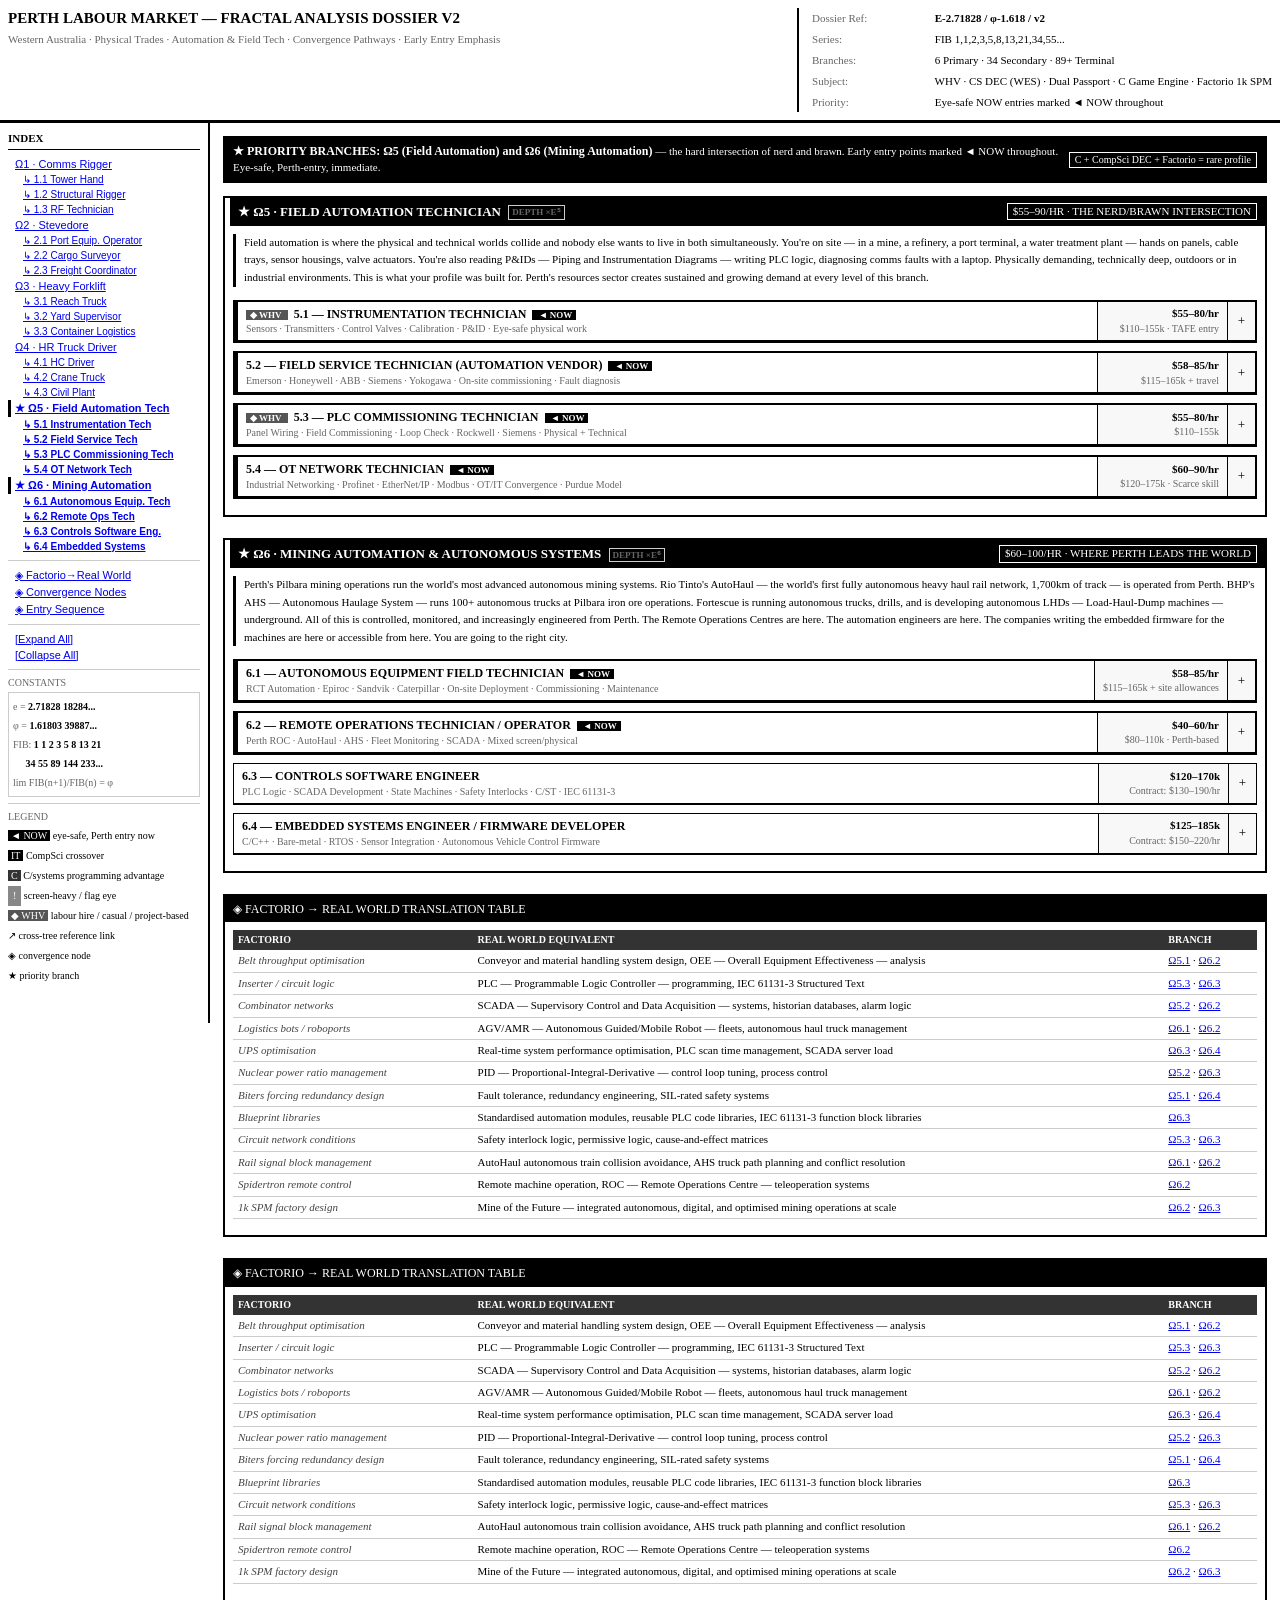
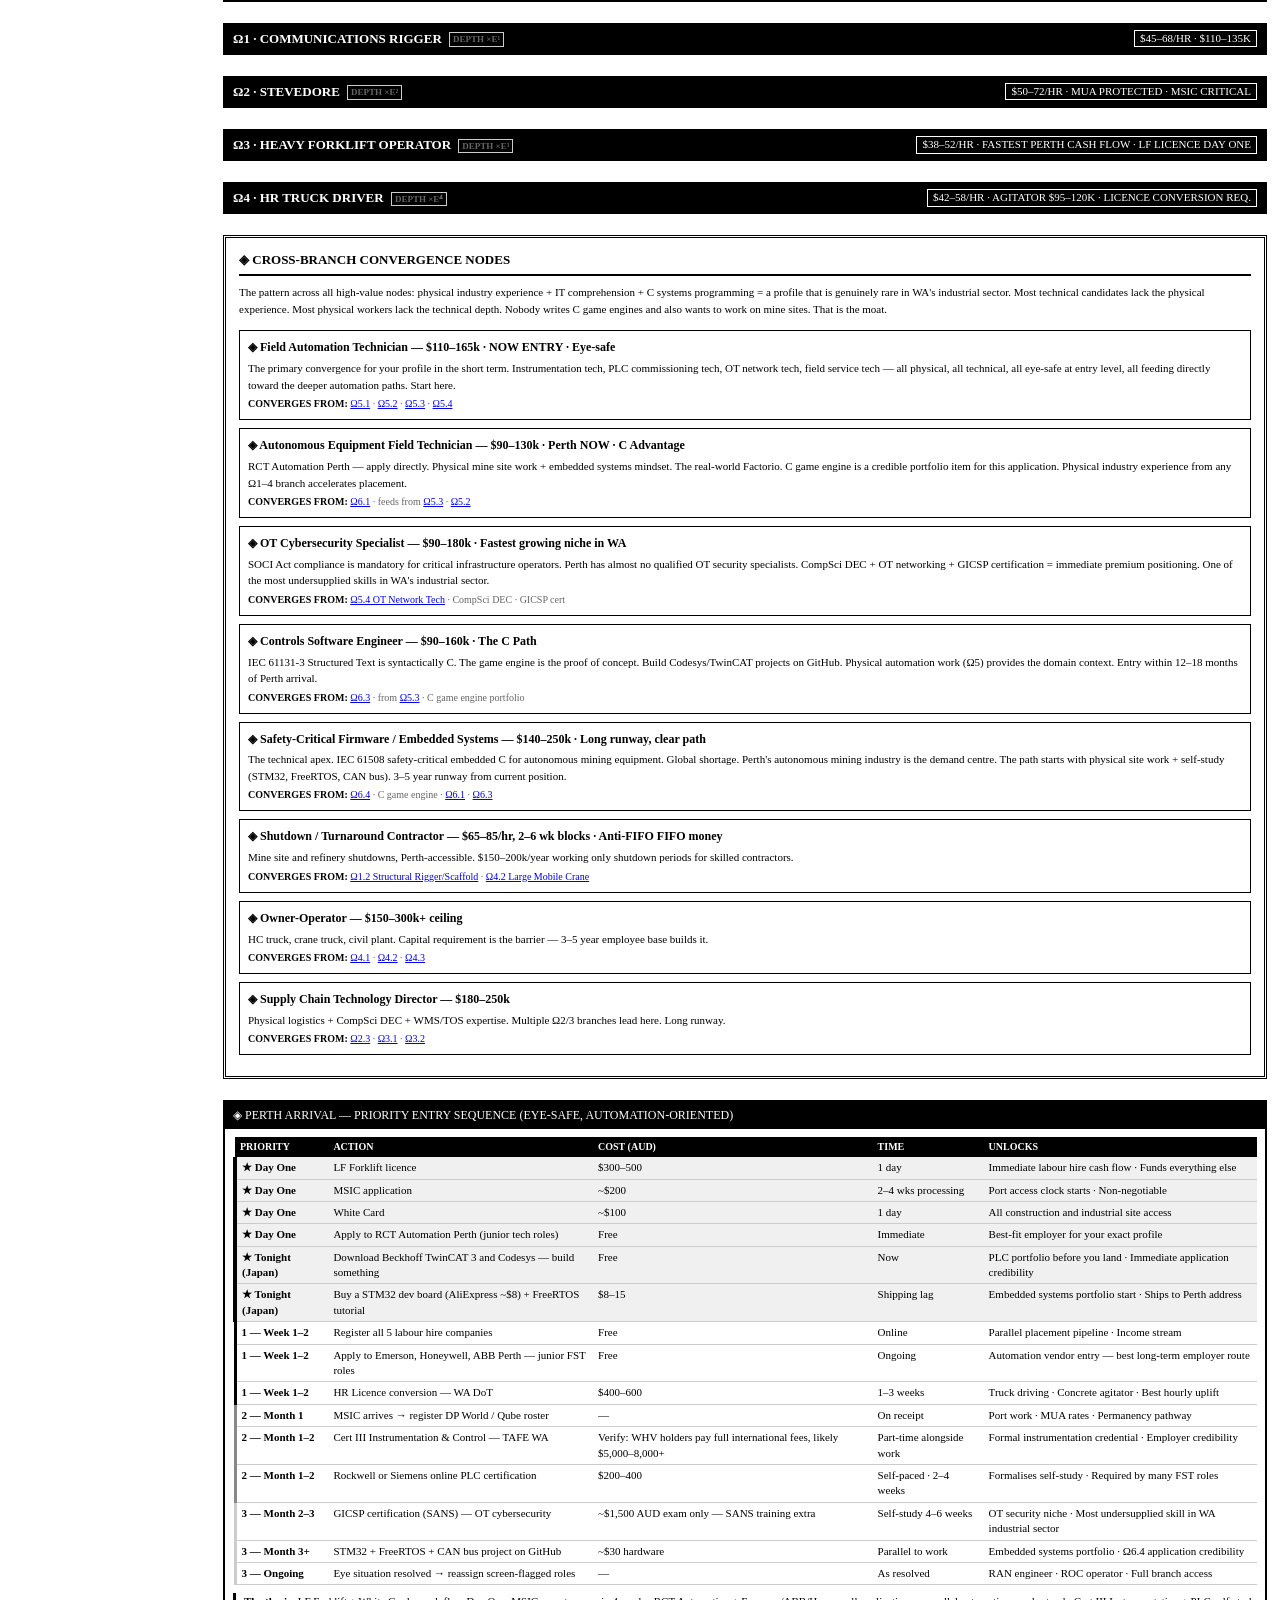
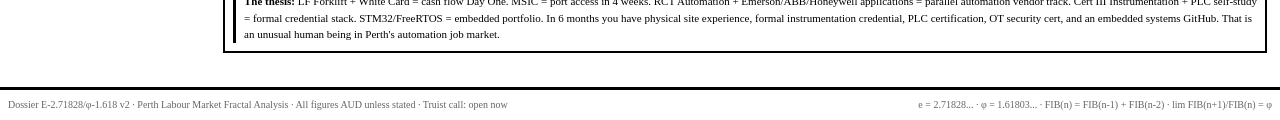
==== commit 1aff085c: "Updated the Perth page." ====
--- a/perth.html
+++ b/perth.html
@@ -33,12 +33,6 @@
 
   #main { padding: 13px; overflow-x: auto; }
 
-  #search-bar { display: flex; gap: 8px; align-items: center; border: 2px solid #000; padding: 5px; margin-bottom: 8px; }
-  #search-bar label { font-size: 11px; font-weight: bold; text-transform: uppercase; white-space: nowrap; }
-  #search-input { font-size: 12px; border: 1px solid #000; padding: 2px 4px; flex: 1; outline: none; }
-  #search-input:focus { border: 2px solid #000; }
-  .search-btn { font-size: 11px; background: #000; color: #fff; border: none; padding: 2px 10px; cursor: pointer; text-transform: uppercase; }
-  .search-btn:hover { background: #666; }
 
   /* NOW-ENTRY banner */
   .now-banner { border: 2px solid #000; background: #000; color: #fff; padding: 5px 8px; font-size: 11px; margin-bottom: 13px; display: flex; justify-content: space-between; align-items: center; }
@@ -65,6 +59,11 @@
   .role-body { padding: 8px; display: none; }
   .role-body.open { display: block; }
 
+
+  /* WHV-compatible roles */
+  .role-node.whv-ok .rtitle::before { content: "◆ WHV "; font-size: 9px; color: #fff; background: #555; padding: 0 4px; margin-right: 6px; vertical-align: middle; }
+  .whv-tag { font-size: 10px; background: #555; color: #fff; padding: 0 5px; display: inline-block; margin-bottom: 5px; margin-right: 4px; }
+  .sub-role.whv-sub .sname::before { content: "◆ "; color: #555; }
   /* NOW entry highlight on role node */
   .role-node.now-entry { border: 2px solid #000; border-left: 5px solid #000; }
   .role-node.now-entry .rtitle::after { content: " ◄ NOW"; font-size: 9px; color: #fff; background: #000; padding: 0 4px; margin-left: 6px; vertical-align: middle; }
@@ -129,11 +128,71 @@
   .pnow td:first-child { border-left: 4px solid #000; }
 
   #footer { border-top: 3px solid #000; padding: 8px; font-size: 10px; color: #666; display: flex; justify-content: space-between; }
-  .highlight { background: yellow; }
 
   /* Factorio translation table */
   .factorio-table th { background: #333; }
   .factorio-table td:first-child { font-style: italic; color: #444; }
+
+  /* ── MOBILE ── */
+  @media (max-width: 768px) {
+    #masthead {
+      grid-template-columns: 1fr;
+      gap: 8px;
+    }
+    #masthead .meta {
+      border-left: none;
+      border-top: 1px solid #000;
+      padding-left: 0;
+      padding-top: 8px;
+    }
+    #layout {
+      grid-template-columns: 1fr;
+      grid-template-rows: auto 1fr;
+    }
+    #sidebar {
+      position: static;
+      height: auto;
+      border-right: none;
+      border-bottom: 2px solid #000;
+      overflow-x: auto;
+      overflow-y: hidden;
+      white-space: nowrap;
+      padding: 6px 8px;
+      display: flex;
+      flex-wrap: wrap;
+      gap: 2px;
+    }
+    #sidebar h2 {
+      width: 100%;
+      margin-bottom: 4px;
+    }
+    .toc-btn {
+      display: inline-block;
+      width: auto;
+      white-space: nowrap;
+      font-size: 11px;
+      padding: 3px 6px;
+      border: 1px solid #ccc;
+      border-left: 3px solid transparent;
+    }
+    .toc-btn.hot {
+      border: 1px solid #000;
+      border-left: 3px solid #000;
+    }
+    .toc-sub, .toc-hot { padding-left: 6px; }
+    hr.div { display: none; }
+    .const-block { display: none; }
+    #sidebar > .sidebar-label { display: none; }
+    #sidebar > div[style] { display: none; }
+    #main { padding: 8px; }
+    .info-grid { grid-template-columns: 1fr; }
+    .rpay-cell { min-width: 90px; font-size: 10px; }
+    .rexp-cell { min-width: 44px; min-height: 44px; font-size: 16px; }
+    .branch-header { font-size: 12px; padding: 8px; }
+    .now-banner { flex-direction: column; gap: 5px; }
+    #masthead h1 { font-size: 13px; }
+    #footer { flex-direction: column; gap: 4px; }
+  }
 </style>
 </head>
 <body>
@@ -205,6 +264,7 @@
     <span style="background:#000;color:#fff;padding:0 3px;">IT</span> CompSci crossover<br>
     <span style="background:#333;color:#fff;padding:0 3px;">C</span> C/systems programming advantage<br>
     <span class="flag-tag">!</span> screen-heavy / flag eye<br>
+    <span style="background:#555;color:#fff;padding:0 3px;">◆ WHV</span> labour hire / casual / project-based<br>
     ↗ cross-tree reference link<br>
     ◈ convergence node<br>
     ★ priority branch
@@ -213,11 +273,7 @@
 
 <div id="main">
 
-  <div id="search-bar">
-    <label>Search:</label>
-    <input type="text" id="search-input" placeholder="role, ticket, company, technology..." onkeyup="doSearch(event)">
-    <button class="search-btn" onclick="clearSearch()">Clear</button>
-  </div>
+
 
   <div class="now-banner">
     <div><b>★ PRIORITY BRANCHES: Ω5 (Field Automation) and Ω6 (Mining Automation)</b> — the hard intersection of nerd and brawn. Early entry points marked ◄ NOW throughout. Eye-safe, Perth-entry, immediate.</div>
@@ -231,7 +287,7 @@
   <div class="branch-section" id="b5">
     <div class="branch-header hot-branch" onclick="tog('bc5')">
       <span>★ Ω5 · Field Automation Technician <span class="dtag">depth ×e⁵</span></span>
-      <span class="pay-badge">$35–70/hr · THE NERD/BRAWN INTERSECTION</span>
+      <span class="pay-badge">$55–90/hr · THE NERD/BRAWN INTERSECTION</span>
     </div>
     <div class="branch-body" id="bc5">
 
@@ -240,13 +296,13 @@
       </div>
 
       <!-- 5.1 INSTRUMENTATION TECH -->
-      <div class="role-node now-entry" id="b5-inst">
+      <div class="role-node now-entry whv-ok" id="b5-inst">
         <div class="role-node-header" onclick="togR('r5-1')">
           <div class="rtitle-cell">
             <div class="rtitle">5.1 — Instrumentation Technician</div>
             <div class="rsub">Sensors · Transmitters · Control Valves · Calibration · P&ID · Eye-safe physical work</div>
           </div>
-          <div class="rpay-cell">$38–58/hr<div class="rpay-sub">$75–110k · TAFE entry</div></div>
+          <div class="rpay-cell">$55–80/hr<div class="rpay-sub">$110–155k · TAFE entry</div></div>
           <div class="rexp-cell">+</div>
         </div>
         <div class="role-body" id="r5-1">
@@ -278,20 +334,20 @@
           <p style="font-size:11px;line-height:1.5;margin-bottom:8px;">Instrumentation increasingly uses HART — Highway Addressable Remote Transducer — and Foundation Fieldbus protocols. Digital instrument configuration, asset management software (AMS Device Manager, FieldCare), and FOUNDATION Fieldbus diagnostics are all areas where IT comprehension accelerates you past trade-background techs who treat the device as a black box.</p>
           <div class="sub-branches"><div class="sub-branches-title">Progression Tree</div>
 
-            <div class="sub-role now-sub"><div class="sub-role-header" onclick="togS('s5-instlead')"><div class="sname"><span class="arr">→</span>Senior Instrumentation Technician <span class="dtag">L2</span></div><div class="spay">2–3 yrs · $55–70/hr</div><div class="stoggle">+</div></div>
+            <div class="sub-role now-sub"><div class="sub-role-header" onclick="togS('s5-instlead')"><div class="sname"><span class="arr">→</span>Senior Instrumentation Technician <span class="dtag">L2</span></div><div class="spay">2–3 yrs · $70–90/hr</div><div class="stoggle">+</div></div>
               <div class="sub-body" id="s5-instlead"><p>Lead calibration programmes, mentor juniors, complex fault diagnosis. Often responsible for instrument asset management database.</p>
                 <div class="l2">
-                  <div class="sub-role"><div class="sub-role-header" onclick="togS('s5-insteng')"><div class="sname"><span class="arr">→</span>Instrumentation Engineer <span class="dtag">L3</span></div><div class="spay">3–5 yrs · $90–130k</div><div class="stoggle">+</div></div>
+                  <div class="sub-role"><div class="sub-role-header" onclick="togS('s5-insteng')"><div class="sname"><span class="arr">→</span>Instrumentation Engineer <span class="dtag">L3</span></div><div class="spay">3–5 yrs · $115–160k</div><div class="stoggle">+</div></div>
                     <div class="sub-body" id="s5-insteng"><p>Design and specification of instrument systems for new projects. P&ID development, instrument data sheets, hazardous area classification. Degree or extensive experience pathway. CompSci DEC + field experience is a valid route via RPL — Recognition of Prior Learning.</p>
                       <a class="xref" href="#b5-plc">see Ω5.3 PLC Commissioning — natural co-specialisation</a>
                       <div class="l3">
-                        <div class="sub-role"><div class="sub-role-header" onclick="togS('s5-funcspec')"><div class="sname"><span class="arr">→</span>Functional Safety Engineer — IEC 61511 <span class="dtag">L4</span></div><div class="spay">$120–160k · TÜV cert</div><div class="stoggle">+</div></div>
+                        <div class="sub-role"><div class="sub-role-header" onclick="togS('s5-funcspec')"><div class="sname"><span class="arr">→</span>Functional Safety Engineer — IEC 61511 <span class="dtag">L4</span></div><div class="spay">$150–200k · TÜV cert</div><div class="stoggle">+</div></div>
                           <div class="sub-body" id="s5-funcspec"><p>SIS — Safety Instrumented System — design and verification. IEC 61511 standard. TÜV Rheinland certification is the global credential. Extremely scarce. Mining and oil &amp; gas pay top dollar. Perth's resources sector has chronic shortage of certified functional safety engineers.</p></div>
                         </div>
                       </div>
                     </div>
                   </div>
-                  <div class="sub-role"><div class="sub-role-header" onclick="togS('s5-analyser')"><div class="sname"><span class="arr">→</span>Analyser Technician <span class="dtag">L3</span></div><div class="spay">$60–80/hr · High niche value</div><div class="stoggle">+</div></div>
+                  <div class="sub-role"><div class="sub-role-header" onclick="togS('s5-analyser')"><div class="sname"><span class="arr">→</span>Analyser Technician <span class="dtag">L3</span></div><div class="spay">$75–100/hr · High niche value</div><div class="stoggle">+</div></div>
                     <div class="sub-body" id="s5-analyser"><p>Specialisation in process analysers — gas chromatographs, spectrometers, online analysers. One of the higher-paid instrumentation niches. Analyser techs are genuinely scarce. Understanding of analytical chemistry + instrumentation electronics + calibration protocols. CompSci background helps with the data interpretation and configuration layers.</p></div>
                   </div>
                 </div>
@@ -309,7 +365,7 @@
             <div class="rtitle">5.2 — Field Service Technician (Automation Vendor)</div>
             <div class="rsub">Emerson · Honeywell · ABB · Siemens · Yokogawa · On-site commissioning · Fault diagnosis</div>
           </div>
-          <div class="rpay-cell">$42–65/hr<div class="rpay-sub">$85–120k + travel</div></div>
+          <div class="rpay-cell">$58–85/hr<div class="rpay-sub">$115–165k + travel</div></div>
           <div class="rexp-cell">+</div>
         </div>
         <div class="role-body" id="r5-2">
@@ -343,19 +399,19 @@
           </div>
           <div class="sub-branches"><div class="sub-branches-title">Progression Tree</div>
 
-            <div class="sub-role"><div class="sub-role-header" onclick="togS('s5-srfst')"><div class="sname"><span class="arr">→</span>Senior Field Service Technician <span class="dtag">L2</span></div><div class="spay">2–4 yrs · $65–85/hr</div><div class="stoggle">+</div></div>
+            <div class="sub-role"><div class="sub-role-header" onclick="togS('s5-srfst')"><div class="sname"><span class="arr">→</span>Senior Field Service Technician <span class="dtag">L2</span></div><div class="spay">2–4 yrs · $80–110/hr</div><div class="stoggle">+</div></div>
               <div class="sub-body" id="s5-srfst"><p>Lead commissioning projects, manage junior techs on site, interface directly with client engineering teams. Often the person the mine calls at 2am when the DCS fails during a shutdown.</p>
                 <div class="l2">
-                  <div class="sub-role"><div class="sub-role-header" onclick="togS('s5-syseng')"><div class="sname"><span class="arr">→</span>Systems / Applications Engineer <span class="dtag">L3</span></div><div class="spay">4–6 yrs · $100–140k</div><div class="stoggle">+</div></div>
+                  <div class="sub-role"><div class="sub-role-header" onclick="togS('s5-syseng')"><div class="sname"><span class="arr">→</span>Systems / Applications Engineer <span class="dtag">L3</span></div><div class="spay">4–6 yrs · $155–200k</div><div class="stoggle">+</div></div>
                     <div class="sub-body" id="s5-syseng"><p>Technical design authority for a DCS platform. Develops standard configurations, application code libraries, best practices. The role where C background and systems thinking become directly applicable to industrial automation. <a class="xref" href="#b6-csw">see Ω6.3 Controls Software Engineer</a></p>
                       <div class="l3">
-                        <div class="sub-role"><div class="sub-role-header" onclick="togS('s5-solarch')"><div class="sname"><span class="arr">→</span>Automation Solutions Architect <span class="dtag">L4</span></div><div class="spay">$130–180k · Pre-sales + delivery</div><div class="stoggle">+</div></div>
+                        <div class="sub-role"><div class="sub-role-header" onclick="togS('s5-solarch')"><div class="sname"><span class="arr">→</span>Automation Solutions Architect <span class="dtag">L4</span></div><div class="spay">$160–210k · Pre-sales + delivery</div><div class="stoggle">+</div></div>
                           <div class="sub-body" id="s5-solarch"><p>Designs complete automation solutions for major capital projects. Pre-sales technical authority + delivery oversight. Works across hardware, software, networking, and process. The most senior individual contributor role in the automation vendor world. CompSci DEC + physical site experience + systems engineering = the full profile.</p></div>
                         </div>
                       </div>
                     </div>
                   </div>
-                  <div class="sub-role"><div class="sub-role-header" onclick="togS('s5-prodspec')"><div class="sname"><span class="arr">→</span>Product Specialist / Technical Consultant <span class="dtag">L3</span></div><div class="spay">$110–150k · Global travel</div><div class="stoggle">+</div></div>
+                  <div class="sub-role"><div class="sub-role-header" onclick="togS('s5-prodspec')"><div class="sname"><span class="arr">→</span>Product Specialist / Technical Consultant <span class="dtag">L3</span></div><div class="spay">$165–210k · Global travel</div><div class="stoggle">+</div></div>
                     <div class="sub-body" id="s5-prodspec"><p>Deep expertise in one vendor platform, deployed globally on major projects. Emerson, Honeywell, ABB all have these roles. Perth-based but travelling to major projects in WA, NT, QLD, and internationally. High compensation, genuinely elite technical work.</p></div>
                   </div>
                 </div>
@@ -367,13 +423,13 @@
       </div>
 
       <!-- 5.3 PLC COMMISSIONING TECH -->
-      <div class="role-node now-entry" id="b5-plc">
+      <div class="role-node now-entry whv-ok" id="b5-plc">
         <div class="role-node-header" onclick="togR('r5-3')">
           <div class="rtitle-cell">
             <div class="rtitle">5.3 — PLC Commissioning Technician</div>
             <div class="rsub">Panel Wiring · Field Commissioning · Loop Check · Rockwell · Siemens · Physical + Technical</div>
           </div>
-          <div class="rpay-cell">$40–60/hr<div class="rpay-sub">$80–110k</div></div>
+          <div class="rpay-cell">$55–80/hr<div class="rpay-sub">$110–155k</div></div>
           <div class="rexp-cell">+</div>
         </div>
         <div class="role-body" id="r5-3">
@@ -406,10 +462,10 @@
           </div>
           <div class="sub-branches"><div class="sub-branches-title">Progression Tree</div>
 
-            <div class="sub-role"><div class="sub-role-header" onclick="togS('s5-plclead')"><div class="sname"><span class="arr">→</span>Lead Commissioning Technician <span class="dtag">L2</span></div><div class="spay">2–3 yrs · $55–70/hr</div><div class="stoggle">+</div></div>
+            <div class="sub-role"><div class="sub-role-header" onclick="togS('s5-plclead')"><div class="sname"><span class="arr">→</span>Lead Commissioning Technician <span class="dtag">L2</span></div><div class="spay">2–3 yrs · $70–95/hr</div><div class="stoggle">+</div></div>
               <div class="sub-body" id="s5-plclead"><p>Runs commissioning projects end-to-end. Writes loop check sheets, manages commissioning database, coordinates between electrical, instrumentation, and process teams.</p>
                 <div class="l2">
-                  <div class="sub-role"><div class="sub-role-header" onclick="togS('s5-plceng')"><div class="sname"><span class="arr">→</span>PLC / Controls Engineer <span class="dtag">L3</span></div><div class="spay">3–6 yrs · $90–130k</div><div class="stoggle">+</div></div>
+                  <div class="sub-role"><div class="sub-role-header" onclick="togS('s5-plceng')"><div class="sname"><span class="arr">→</span>PLC / Controls Engineer <span class="dtag">L3</span></div><div class="spay">3–6 yrs · $115–160k</div><div class="stoggle">+</div></div>
                     <div class="sub-body" id="s5-plceng"><p>Writes the actual control logic — not just commissions it. Designs state machines, safety interlock logic, sequence control, PID loop tuning. This is where C programming background becomes a genuine structural advantage over electrical trade-background engineers.</p>
                       <a class="xref" href="#b6-csw">see Ω6.3 Controls Software Engineer — direct continuation</a>
                       <a class="xref" href="#b5-fst">see Ω5.2 Field Service Tech — parallel career path</a>
@@ -430,7 +486,7 @@
             <div class="rtitle">5.4 — OT Network Technician</div>
             <div class="rsub">Industrial Networking · Profinet · EtherNet/IP · Modbus · OT/IT Convergence · Purdue Model</div>
           </div>
-          <div class="rpay-cell">$45–65/hr<div class="rpay-sub">$85–120k · Scarce skill</div></div>
+          <div class="rpay-cell">$60–90/hr<div class="rpay-sub">$120–175k · Scarce skill</div></div>
           <div class="rexp-cell">+</div>
         </div>
         <div class="role-body" id="r5-4">
@@ -464,17 +520,17 @@
           </div>
           <div class="sub-branches"><div class="sub-branches-title">Progression Tree</div>
 
-            <div class="sub-role"><div class="sub-role-header" onclick="togS('s5-otsec')"><div class="sname"><span class="arr">→</span>OT Cybersecurity Specialist <span class="dtag">L2</span></div><div class="spay">$90–130k · Fastest growing niche</div><div class="stoggle">+</div></div>
+            <div class="sub-role"><div class="sub-role-header" onclick="togS('s5-otsec')"><div class="sname"><span class="arr">→</span>OT Cybersecurity Specialist <span class="dtag">L2</span></div><div class="spay">$120–180k · Fastest growing niche</div><div class="stoggle">+</div></div>
               <div class="sub-body" id="s5-otsec"><p>Securing industrial control systems against cyber threats. Government mandated in critical infrastructure. Mining, utilities, oil &amp; gas all have significant compliance requirements under SOCI — Security of Critical Infrastructure Act. Perth has almost no qualified OT security specialists. This is one of the most undersupplied skills in WA's industrial sector.</p>
                 <div class="l2">
-                  <div class="sub-role"><div class="sub-role-header" onclick="togS('s5-otarchitect')"><div class="sname"><span class="arr">→</span>OT/ICS Security Architect <span class="dtag">L3</span></div><div class="spay">$130–180k · Contract $200+/hr</div><div class="stoggle">+</div></div>
+                  <div class="sub-role"><div class="sub-role-header" onclick="togS('s5-otarchitect')"><div class="sname"><span class="arr">→</span>OT/ICS Security Architect <span class="dtag">L3</span></div><div class="spay">$180–240k · Contract $250+/hr</div><div class="stoggle">+</div></div>
                     <div class="sub-body" id="s5-otarchitect"><p>Designing security architectures for industrial control systems. Works across network segmentation, asset inventory, vulnerability management, incident response. Contract consulting rates are extreme because the skill is so rare. CompSci DEC + OT networking + physical site experience = the complete profile.</p></div>
                   </div>
                 </div>
               </div>
             </div>
 
-            <div class="sub-role"><div class="sub-role-header" onclick="togS('s5-opcua')"><div class="sname"><span class="arr">→</span>OPC-UA / Industrial Integration Specialist <span class="dtag">L2</span></div><div class="spay">$85–120k · IT crossover</div><div class="stoggle">+</div></div>
+            <div class="sub-role"><div class="sub-role-header" onclick="togS('s5-opcua')"><div class="sname"><span class="arr">→</span>OPC-UA / Industrial Integration Specialist <span class="dtag">L2</span></div><div class="spay">$110–155k · IT crossover</div><div class="stoggle">+</div></div>
               <div class="sub-body" id="s5-opcua"><p>OPC-UA — OPC Unified Architecture — is the standard for industrial data exchange. Integrating PLCs, DCS, historians, ERP systems, and cloud platforms via OPC-UA is increasingly critical infrastructure work. Python + OPC-UA libraries (opcua-asyncio) is a real-world skill stack.</p>
                 <a class="xref" href="#b6-roc">see Ω6.2 Remote Operations Tech — OPC-UA feeds remote ops data</a>
               </div>
@@ -494,7 +550,7 @@
   <div class="branch-section" id="b6">
     <div class="branch-header hot-branch" onclick="tog('bc6')">
       <span>★ Ω6 · Mining Automation & Autonomous Systems <span class="dtag">depth ×e⁶</span></span>
-      <span class="pay-badge">$50–90/hr · Where Perth leads the world</span>
+      <span class="pay-badge">$60–100/hr · Where Perth leads the world</span>
     </div>
     <div class="branch-body" id="bc6">
 
@@ -509,7 +565,7 @@
             <div class="rtitle">6.1 — Autonomous Equipment Field Technician</div>
             <div class="rsub">RCT Automation · Epiroc · Sandvik · Caterpillar · On-site Deployment · Commissioning · Maintenance</div>
           </div>
-          <div class="rpay-cell">$45–70/hr<div class="rpay-sub">$90–130k + site allowances</div></div>
+          <div class="rpay-cell">$58–85/hr<div class="rpay-sub">$115–165k + site allowances</div></div>
           <div class="rexp-cell">+</div>
         </div>
         <div class="role-body" id="r6-1">
@@ -543,14 +599,14 @@
           </div>
           <div class="sub-branches"><div class="sub-branches-title">Progression Tree</div>
 
-            <div class="sub-role"><div class="sub-role-header" onclick="togS('s6-autonomylead')"><div class="sname"><span class="arr">→</span>Autonomy Systems Lead Technician <span class="dtag">L2</span></div><div class="spay">2–3 yrs · $65–80/hr</div><div class="stoggle">+</div></div>
+            <div class="sub-role"><div class="sub-role-header" onclick="togS('s6-autonomylead')"><div class="sname"><span class="arr">→</span>Autonomy Systems Lead Technician <span class="dtag">L2</span></div><div class="spay">2–3 yrs · $80–110/hr</div><div class="stoggle">+</div></div>
               <div class="sub-body" id="s6-autonomylead"><p>Technical lead on autonomous fleet deployments. Responsible for system performance, fault resolution, customer technical interface. Often the most technically capable person on a mine site deployment.</p>
                 <div class="l2">
                   <div class="sub-role"><div class="sub-role-header" onclick="togS('s6-atseng')"><div class="sname"><span class="arr">→</span>Autonomous Systems Engineer <span class="dtag">L3</span></div><div class="spay">$110–150k</div><div class="stoggle">+</div></div>
                     <div class="sub-body" id="s6-atseng"><p>Engineering development of autonomous systems — sensor integration, perception algorithms, localisation, path planning. Where the C background becomes central rather than supplementary. Perth-based R&D roles exist at RCT, Caterpillar, and Fortescue's own technology division.</p>
                       <a class="xref" href="#b6-emb">see Ω6.4 Embedded Systems — parallel technical depth</a>
                       <div class="l3">
-                        <div class="sub-role"><div class="sub-role-header" onclick="togS('s6-autonomyarch')"><div class="sname"><span class="arr">→</span>Autonomy Architecture Lead <span class="dtag">L4</span></div><div class="spay">$150–200k+</div><div class="stoggle">+</div></div>
+                        <div class="sub-role"><div class="sub-role-header" onclick="togS('s6-autonomyarch')"><div class="sname"><span class="arr">→</span>Autonomy Architecture Lead <span class="dtag">L4</span></div><div class="spay">$180–230k+</div><div class="stoggle">+</div></div>
                           <div class="sub-body" id="s6-autonomyarch"><p>Technical authority for an autonomous fleet product. Defines the system architecture, sensor suite, software stack, and integration standards. The Factorio factory designer role, for real mining equipment. Limited supply of people globally who combine embedded systems depth, physical mining experience, and system design capability.</p></div>
                         </div>
                       </div>
@@ -600,11 +656,11 @@
           </div>
           <div class="sub-branches"><div class="sub-branches-title">Progression Tree</div>
 
-            <div class="sub-role"><div class="sub-role-header" onclick="togS('s6-roceng')"><div class="sname"><span class="arr">→</span>ROC Systems Engineer <span class="dtag">L2</span></div><div class="spay">$95–130k · IT crossover</div><div class="stoggle">+</div></div>
+            <div class="sub-role"><div class="sub-role-header" onclick="togS('s6-roceng')"><div class="sname"><span class="arr">→</span>ROC Systems Engineer <span class="dtag">L2</span></div><div class="spay">$150–190k · IT crossover</div><div class="stoggle">+</div></div>
               <div class="sub-body" id="s6-roceng"><p>Designs and maintains the systems architecture of a Remote Operations Centre — SCADA platforms, data historians, network infrastructure, display systems, integration with autonomous fleet management software.</p>
                 <a class="xref" href="#b5-otn">see Ω5.4 OT Network Tech — OT/IT convergence is central here</a>
                 <div class="l2">
-                  <div class="sub-role"><div class="sub-role-header" onclick="togS('s6-digitalmine')"><div class="sname"><span class="arr">→</span>Digital Mine / Smart Mine Engineer <span class="dtag">L3</span></div><div class="spay">$120–160k · BHP/Rio/FMG</div><div class="stoggle">+</div></div>
+                  <div class="sub-role"><div class="sub-role-header" onclick="togS('s6-digitalmine')"><div class="sname"><span class="arr">→</span>Digital Mine / Smart Mine Engineer <span class="dtag">L3</span></div><div class="spay">$145–185k · BHP/Rio/FMG</div><div class="stoggle">+</div></div>
                     <div class="sub-body" id="s6-digitalmine"><p>Designs and implements the integrated digital systems of a modern mine — autonomous equipment, real-time data platforms, predictive maintenance systems, optimisation algorithms. BHP calls this their "Data and Analytics" function. Rio calls it "Operations Technology". Fortescue has a dedicated technology division. All hire heavily in Perth. The Factorio brain applied to mining operations at scale.</p>
                       <div class="l3">
                         <div class="sub-role"><div class="sub-role-header" onclick="togS('s6-futuremine')"><div class="sname"><span class="arr">→</span>Mine of the Future Programme Lead <span class="dtag">L4</span></div><div class="spay">$160–220k</div><div class="stoggle">+</div></div>
@@ -628,7 +684,7 @@
             <div class="rtitle">6.3 — Controls Software Engineer</div>
             <div class="rsub">PLC Logic · SCADA Development · State Machines · Safety Interlocks · C/ST · IEC 61131-3</div>
           </div>
-          <div class="rpay-cell">$90–140k<div class="rpay-sub">Contract: $100–160/hr</div></div>
+          <div class="rpay-cell">$120–170k<div class="rpay-sub">Contract: $130–190/hr</div></div>
           <div class="rexp-cell">+</div>
         </div>
         <div class="role-body" id="r6-3">
@@ -669,7 +725,7 @@
             <div class="rtitle">6.4 — Embedded Systems Engineer / Firmware Developer</div>
             <div class="rsub">C/C++ · Bare-metal · RTOS · Sensor Integration · Autonomous Vehicle Control Firmware</div>
           </div>
-          <div class="rpay-cell">$100–160k<div class="rpay-sub">Contract: $120–200/hr</div></div>
+          <div class="rpay-cell">$125–185k<div class="rpay-sub">Contract: $150–220/hr</div></div>
           <div class="rexp-cell">+</div>
         </div>
         <div class="role-body" id="r6-4">
@@ -705,11 +761,11 @@
             <div class="sub-role"><div class="sub-role-header" onclick="togS('s6-embsr')"><div class="sname"><span class="arr">→</span>Senior Embedded / Firmware Engineer <span class="dtag">L2</span></div><div class="spay">$130–170k</div><div class="stoggle">+</div></div>
               <div class="sub-body" id="s6-embsr"><p>Technical authority for an embedded platform. Defines architecture, reviews code, sets standards. Mentors juniors. Often the best-paid individual contributor in a mining technology company.</p>
                 <div class="l2">
-                  <div class="sub-role"><div class="sub-role-header" onclick="togS('s6-safetyfirmware')"><div class="sname"><span class="arr">→</span>Safety-Critical Firmware Engineer — IEC 61508 <span class="dtag">L3</span></div><div class="spay">$140–180k · Extremely scarce</div><div class="stoggle">+</div></div>
+                  <div class="sub-role"><div class="sub-role-header" onclick="togS('s6-safetyfirmware')"><div class="sname"><span class="arr">→</span>Safety-Critical Firmware Engineer — IEC 61508 <span class="dtag">L3</span></div><div class="spay">$170–220k · Extremely scarce</div><div class="stoggle">+</div></div>
                     <div class="sub-body" id="s6-safetyfirmware"><p>Writes firmware for safety-critical systems — autonomous vehicle emergency stops, safety controllers, SIL — Safety Integrity Level — rated systems. IEC 61508 standard. Global shortage of engineers who can do this. Perth's autonomous mining industry needs them. This is the highest technical ceiling in this entire dossier.</p>
                       <a class="xref" href="#b5-inst">see Ω5.1 Instrumentation Tech — IEC 61511 functional safety is the field-side equivalent</a>
                       <div class="l3">
-                        <div class="sub-role"><div class="sub-role-header" onclick="togS('s6-principaleng')"><div class="sname"><span class="arr">→</span>Principal Engineer — Autonomous Systems <span class="dtag">L4</span></div><div class="spay">$180–250k+ · Rare</div><div class="stoggle">+</div></div>
+                        <div class="sub-role"><div class="sub-role-header" onclick="togS('s6-principaleng')"><div class="sname"><span class="arr">→</span>Principal Engineer — Autonomous Systems <span class="dtag">L4</span></div><div class="spay">$200–280k+ · Rare</div><div class="stoggle">+</div></div>
                           <div class="sub-body" id="s6-principaleng"><p>The technical apex of autonomous mining technology. Defines the engineering standards for safety-critical autonomous systems. Works at the intersection of functional safety, embedded software, systems engineering, and mining operations. A handful of people in WA hold this profile. That number is growing as the autonomous mining industry matures. The pipeline starts with the physical site work and the C skills you already have.</p></div>
                         </div>
                       </div>
@@ -784,16 +840,16 @@
   <div class="branch-section" id="b1">
     <div class="branch-header" onclick="tog('bc1')">
       <span>Ω1 · Communications Rigger <span class="dtag">depth ×e¹</span></span>
-      <span class="pay-badge">$35–55/hr · $90–110k</span>
+      <span class="pay-badge">$45–68/hr · $110–135k</span>
     </div>
     <div class="branch-body collapsed" id="bc1">
 
       <div style="font-size:11px;border-left:3px solid #000;padding-left:8px;margin-bottom:8px;">Cross-reference: Comms rigging overlaps with <a href="#b5-otn">Ω5.4 OT Network Tech</a> (industrial wireless infrastructure on mine sites) and <a href="#b5-inst">Ω5.1 Instrumentation Tech</a> (sensor mounting and cabling). The RF Technician branch (Ω1.3) feeds directly into automation vendor roles at <a href="#b5-fst">Ω5.2</a>.</div>
 
-      <div class="role-node now-entry" id="b1-th">
+      <div class="role-node now-entry whv-ok" id="b1-th">
         <div class="role-node-header" onclick="togR('r1-1')">
           <div class="rtitle-cell"><div class="rtitle">1.1 — Tower Hand / Tower Technician</div><div class="rsub">Entry · Working at Heights + White Card · 2 weeks to employment</div></div>
-          <div class="rpay-cell">$28–42/hr<div class="rpay-sub">Entry level</div></div>
+          <div class="rpay-cell">$36–52/hr<div class="rpay-sub">Entry level</div></div>
           <div class="rexp-cell">+</div>
         </div>
         <div class="role-body" id="r1-1">
@@ -810,10 +866,10 @@
         </div>
       </div>
 
-      <div class="role-node" id="b1-sr">
+      <div class="role-node whv-ok" id="b1-sr">
         <div class="role-node-header" onclick="togR('r1-2')">
           <div class="rtitle-cell"><div class="rtitle">1.2 — Structural Rigger</div><div class="rsub">RB/RI/RA · Construction · Industrial · Crane Coordination</div></div>
-          <div class="rpay-cell">$38–58/hr<div class="rpay-sub">RI adds $5–8/hr</div></div>
+          <div class="rpay-cell">$48–68/hr<div class="rpay-sub">RI adds $5–8/hr</div></div>
           <div class="rexp-cell">+</div>
         </div>
         <div class="role-body" id="r1-2">
@@ -829,7 +885,7 @@
       <div class="role-node" id="b1-rf">
         <div class="role-node-header" onclick="togR('r1-3')">
           <div class="rtitle-cell"><div class="rtitle">1.3 — RF / Antenna Technician</div><div class="rsub">Spectrum Analysis · PIM Testing · LTE · 5G NR · CompSci Direct Advantage</div></div>
-          <div class="rpay-cell">$45–70/hr<div class="rpay-sub">$90–130k</div></div>
+          <div class="rpay-cell">$52–80/hr<div class="rpay-sub">$105–155k</div></div>
           <div class="rexp-cell">+</div>
         </div>
         <div class="role-body" id="r1-3">
@@ -848,16 +904,16 @@
   <div class="branch-section" id="b2">
     <div class="branch-header" onclick="tog('bc2')">
       <span>Ω2 · Stevedore <span class="dtag">depth ×e²</span></span>
-      <span class="pay-badge">$40–65/hr · MUA Protected · MSIC Critical</span>
+      <span class="pay-badge">$50–72/hr · MUA Protected · MSIC Critical</span>
     </div>
     <div class="branch-body collapsed" id="bc2">
 
       <div style="font-size:11px;border-left:3px solid #000;padding-left:8px;margin-bottom:8px;">Port automation crossover: Fremantle terminal automation (RTG cranes, TOS) feeds directly into <a href="#b5-fst">Ω5.2 Field Service Tech</a> and <a href="#b6-roc">Ω6.2 Remote Operations</a>. The Terminal Systems Analyst node is a direct convergence with <a href="#b5-otn">Ω5.4 OT Network</a>.</div>
 
-      <div class="role-node now-entry" id="b2-core">
+      <div class="role-node now-entry whv-ok" id="b2-core">
         <div class="role-node-header" onclick="togR('r2m')">
           <div class="rtitle-cell"><div class="rtitle">Stevedore — Core Role</div><div class="rsub">Fremantle (DP World) · Kwinana Bulk (Qube) · MSIC Day One</div></div>
-          <div class="rpay-cell">$40–65/hr<div class="rpay-sub">+ shift penalties</div></div>
+          <div class="rpay-cell">$50–72/hr<div class="rpay-sub">+ shift penalties</div></div>
           <div class="rexp-cell">+</div>
         </div>
         <div class="role-body" id="r2m">
@@ -872,7 +928,7 @@
       <div class="role-node" id="b2-pe">
         <div class="role-node-header" onclick="togR('r2-1')">
           <div class="rtitle-cell"><div class="rtitle">2.1 — Port Equipment Operator → Terminal Systems Analyst ◈</div><div class="rsub">Straddle · RTG · STS · Automation Crossover</div></div>
-          <div class="rpay-cell">$48–75/hr → $90–120k<div class="rpay-sub">Convergence node</div></div>
+          <div class="rpay-cell">$58–85/hr → $120–160k<div class="rpay-sub">Convergence node</div></div>
           <div class="rexp-cell">+</div>
         </div>
         <div class="role-body" id="r2-1">
@@ -888,13 +944,13 @@
   <div class="branch-section" id="b3">
     <div class="branch-header" onclick="tog('bc3')">
       <span>Ω3 · Heavy Forklift Operator <span class="dtag">depth ×e³</span></span>
-      <span class="pay-badge">$30–42/hr · Fastest Perth cash flow · LF licence Day One</span>
+      <span class="pay-badge">$38–52/hr · Fastest Perth cash flow · LF licence Day One</span>
     </div>
     <div class="branch-body collapsed" id="bc3">
 
       <div style="font-size:11px;border-left:3px solid #000;padding-left:8px;margin-bottom:8px;">Primary value in this dossier: fastest path to Perth cash flow while ticket-stacking and self-studying. LF licence Day One, labour hire placement within days. WMS Superuser node crosses into <a href="#b5-fst">Ω5.2</a> and <a href="#b6-roc">Ω6.2</a> — warehouse and logistics automation is growing rapidly in Perth.</div>
 
-      <div class="role-node now-entry" id="b3-core"><div class="role-node-header" onclick="togR('r3m')"><div class="rtitle-cell"><div class="rtitle">Heavy Forklift — Core Role</div><div class="rsub">Kewdale/Welshpool · LF licence Day One · Labour hire within days</div></div><div class="rpay-cell">$30–42/hr<div class="rpay-sub">LF Day One</div></div><div class="rexp-cell">+</div></div>
+      <div class="role-node now-entry whv-ok" id="b3-core"><div class="role-node-header" onclick="togR('r3m')"><div class="rtitle-cell"><div class="rtitle">Heavy Forklift — Core Role</div><div class="rsub">Kewdale/Welshpool · LF licence Day One · Labour hire within days</div></div><div class="rpay-cell">$38–52/hr<div class="rpay-sub">LF Day One</div></div><div class="rexp-cell">+</div></div>
         <div class="role-body" id="r3m">
           <div class="rdesc">Primary strategic value: fastest Perth cash flow. LF forklift licence one day, $300–500, same-day card. Labour hire placement within days at WorkPac/Programmed/Adecco/Chandler Macleod/Hays. Burns no WHV days unnecessarily. Funds parallel ticket-stacking and self-study.</div>
           <div class="info-grid">
@@ -904,7 +960,7 @@
         </div>
       </div>
 
-      <div class="role-node" id="b3-rt"><div class="role-node-header" onclick="togR('r3-1')"><div class="rtitle-cell"><div class="rtitle">3.1 — Reach Truck / VNA → WMS Superuser → SC Technology Director ◈</div><div class="rsub">$35–48/hr → $75–250k</div></div><div class="rpay-cell">$35–48/hr</div><div class="rexp-cell">+</div></div><div class="role-body" id="r3-1"><div class="rdesc">High-bay racking, cold storage premium. WMS Superuser crossover (Manhattan, SAP EWM) is the IT-physical convergence node in this branch. WMS Implementation Consultant → SC Technology Director ◈ is the terminal convergence. <a href="#conv">See Convergence Nodes.</a></div></div></div>
+      <div class="role-node" id="b3-rt"><div class="role-node-header" onclick="togR('r3-1')"><div class="rtitle-cell"><div class="rtitle">3.1 — Reach Truck / VNA → WMS Superuser → SC Technology Director ◈</div><div class="rsub">$42–58/hr → $90–250k</div></div><div class="rpay-cell">$42–58/hr</div><div class="rexp-cell">+</div></div><div class="role-body" id="r3-1"><div class="rdesc">High-bay racking, cold storage premium. WMS Superuser crossover (Manhattan, SAP EWM) is the IT-physical convergence node in this branch. WMS Implementation Consultant → SC Technology Director ◈ is the terminal convergence. <a href="#conv">See Convergence Nodes.</a></div></div></div>
       <div class="role-node" id="b3-ys"><div class="role-node-header" onclick="togR('r3-2')"><div class="rtitle-cell"><div class="rtitle">3.2 — Yard Supervisor → Transport Technology Manager</div><div class="rsub">$65–130k range · Transport planner <span class="flag-tag">!</span></div></div><div class="rpay-cell">$65–130k</div><div class="rexp-cell">+</div></div><div class="role-body" id="r3-2"><div class="rdesc">Transport planning is screen-heavy — flag. Transport Technology Manager (telematics, fleet management platforms) is an IT-logistics hybrid with manageable screen intensity. Cross-reference <a href="#b6-roc">Ω6.2 Remote Operations</a> — remote fleet management at mine sites is conceptually adjacent.</div></div></div>
       <div class="role-node" id="b3-cl"><div class="role-node-header" onclick="togR('r3-3')"><div class="rtitle-cell"><div class="rtitle">3.3 — Container Logistics Operative → Shipping Line Ops</div><div class="rsub">$35–100k range</div></div><div class="rpay-cell">$35–50/hr</div><div class="rexp-cell">+</div></div><div class="role-body" id="r3-3"><div class="rdesc">Container parks, empty depots, freight stations. Container Inspector → Shipping Line Ops Rep → Commercial Manager pathway. Perth-based with potential relocation to Singapore/Sydney hub offices.</div></div></div>
 
@@ -914,13 +970,13 @@
   <div class="branch-section" id="b4">
     <div class="branch-header" onclick="tog('bc4')">
       <span>Ω4 · HR Truck Driver <span class="dtag">depth ×e⁴</span></span>
-      <span class="pay-badge">$32–45/hr · Agitator $80–105k · Licence conversion req.</span>
+      <span class="pay-badge">$42–58/hr · Agitator $95–120k · Licence conversion req.</span>
     </div>
     <div class="branch-body collapsed" id="bc4">
 
       <div style="font-size:11px;border-left:3px solid #000;padding-left:8px;margin-bottom:8px;">Cross-reference: Civil Plant Operator → Machine Control Specialist (Ω4.3) is a direct automation crossover — GPS/GNSS machine control systems are a real-world embedded systems application. <a href="#b6-emb">See Ω6.4 Embedded Systems</a> for the deep technical path. OSOM Logistics Coordinator crossover with <a href="#b6-roc">Ω6.2</a> — heavy equipment transport to and from autonomous mine sites.</div>
 
-      <div class="role-node now-entry" id="b4-core"><div class="role-node-header" onclick="togR('r4m')"><div class="rtitle-cell"><div class="rtitle">HR Truck Driver — Core Role</div><div class="rsub">Concrete Agitator dominant · Licence conversion 1–3 weeks · $80–105k</div></div><div class="rpay-cell">$32–45/hr<div class="rpay-sub">Agitator: $55–70/hr eff.</div></div><div class="rexp-cell">+</div></div>
+      <div class="role-node now-entry whv-ok" id="b4-core"><div class="role-node-header" onclick="togR('r4m')"><div class="rtitle-cell"><div class="rtitle">HR Truck Driver — Core Role</div><div class="rsub">Concrete Agitator dominant · Licence conversion 1–3 weeks · $95–120k</div></div><div class="rpay-cell">$42–58/hr<div class="rpay-sub">Agitator: $65–80/hr eff.</div></div><div class="rexp-cell">+</div></div>
         <div class="role-body" id="r4m">
           <div class="rdesc">HR — Heavy Rigid — class. Concrete agitator: antisocial hours + penalties = $55–70/hr effective. Chronic shortage across Boral/Holcim/Hanson/Cockburn Cement. Romanian licence requires WA DoT conversion — 1–3 weeks, $400–600. Study WA road rules handbook now.</div>
         </div>
@@ -953,7 +1009,7 @@
     <p style="font-size:11px;margin-bottom:13px;line-height:1.5;">The pattern across all high-value nodes: physical industry experience + IT comprehension + C systems programming = a profile that is genuinely rare in WA's industrial sector. Most technical candidates lack the physical experience. Most physical workers lack the technical depth. Nobody writes C game engines and also wants to work on mine sites. That is the moat.</p>
 
     <div class="conv-item">
-      <h4>◈ Field Automation Technician — $80–130k · NOW ENTRY · Eye-safe</h4>
+      <h4>◈ Field Automation Technician — $110–165k · NOW ENTRY · Eye-safe</h4>
       <p>The primary convergence for your profile in the short term. Instrumentation tech, PLC commissioning tech, OT network tech, field service tech — all physical, all technical, all eye-safe at entry level, all feeding directly toward the deeper automation paths. Start here.</p>
       <div class="conv-src"><a href="#b5-inst">Ω5.1</a> · <a href="#b5-fst">Ω5.2</a> · <a href="#b5-plc">Ω5.3</a> · <a href="#b5-otn">Ω5.4</a></div>
     </div>
@@ -1079,43 +1135,6 @@
     document.querySelectorAll('.role-body').forEach(e => { e.classList.remove('open'); const c = e.previousElementSibling?.querySelector('.rexp-cell'); if (c) c.textContent = '+'; });
     document.querySelectorAll('.sub-body').forEach(e => { e.classList.remove('open'); const c = e.previousElementSibling?.querySelector('.stoggle'); if (c) c.textContent = '+'; });
   }
-  function doSearch(e) {
-    if (e.key === 'Escape') { clearSearch(); return; }
-    const q = document.getElementById('search-input').value.trim().toLowerCase();
-    clearSearch(); // Heal DOM before re-highlighting
-    if (!q || q.length < 2) return;
-    highlight(document.getElementById('main'), q);
-  }
-  function highlight(node, q) {
-    if (node.nodeType === 3) {
-      const val = node.nodeValue;
-      const i = val.toLowerCase().indexOf(q);
-      if (i >= 0) {
-        const span = document.createElement('span');
-        span.className = 'highlight';
-        const match = node.splitText(i);
-        match.splitText(q.length);
-        span.appendChild(match.cloneNode(true));
-        match.parentNode.replaceChild(span, match);
-        return 1;
-      }
-    } else if (node.nodeType === 1 && !['SCRIPT','STYLE','A','BUTTON'].includes(node.tagName)) {
-      let child = node.firstChild;
-      while (child) {
-        let next = child.nextSibling;
-        if (highlight(child, q)) next = child.nextSibling;
-        child = next;
-      }
-    }
-    return 0;
-  }
-  function clearSearch() {
-    document.querySelectorAll('.highlight').forEach(el => {
-      const parent = el.parentNode;
-      parent.replaceChild(document.createTextNode(el.textContent), el);
-      parent.normalize(); // Merge fractured text nodes
-    });
-  }
 </script>
 </body>
 </html>
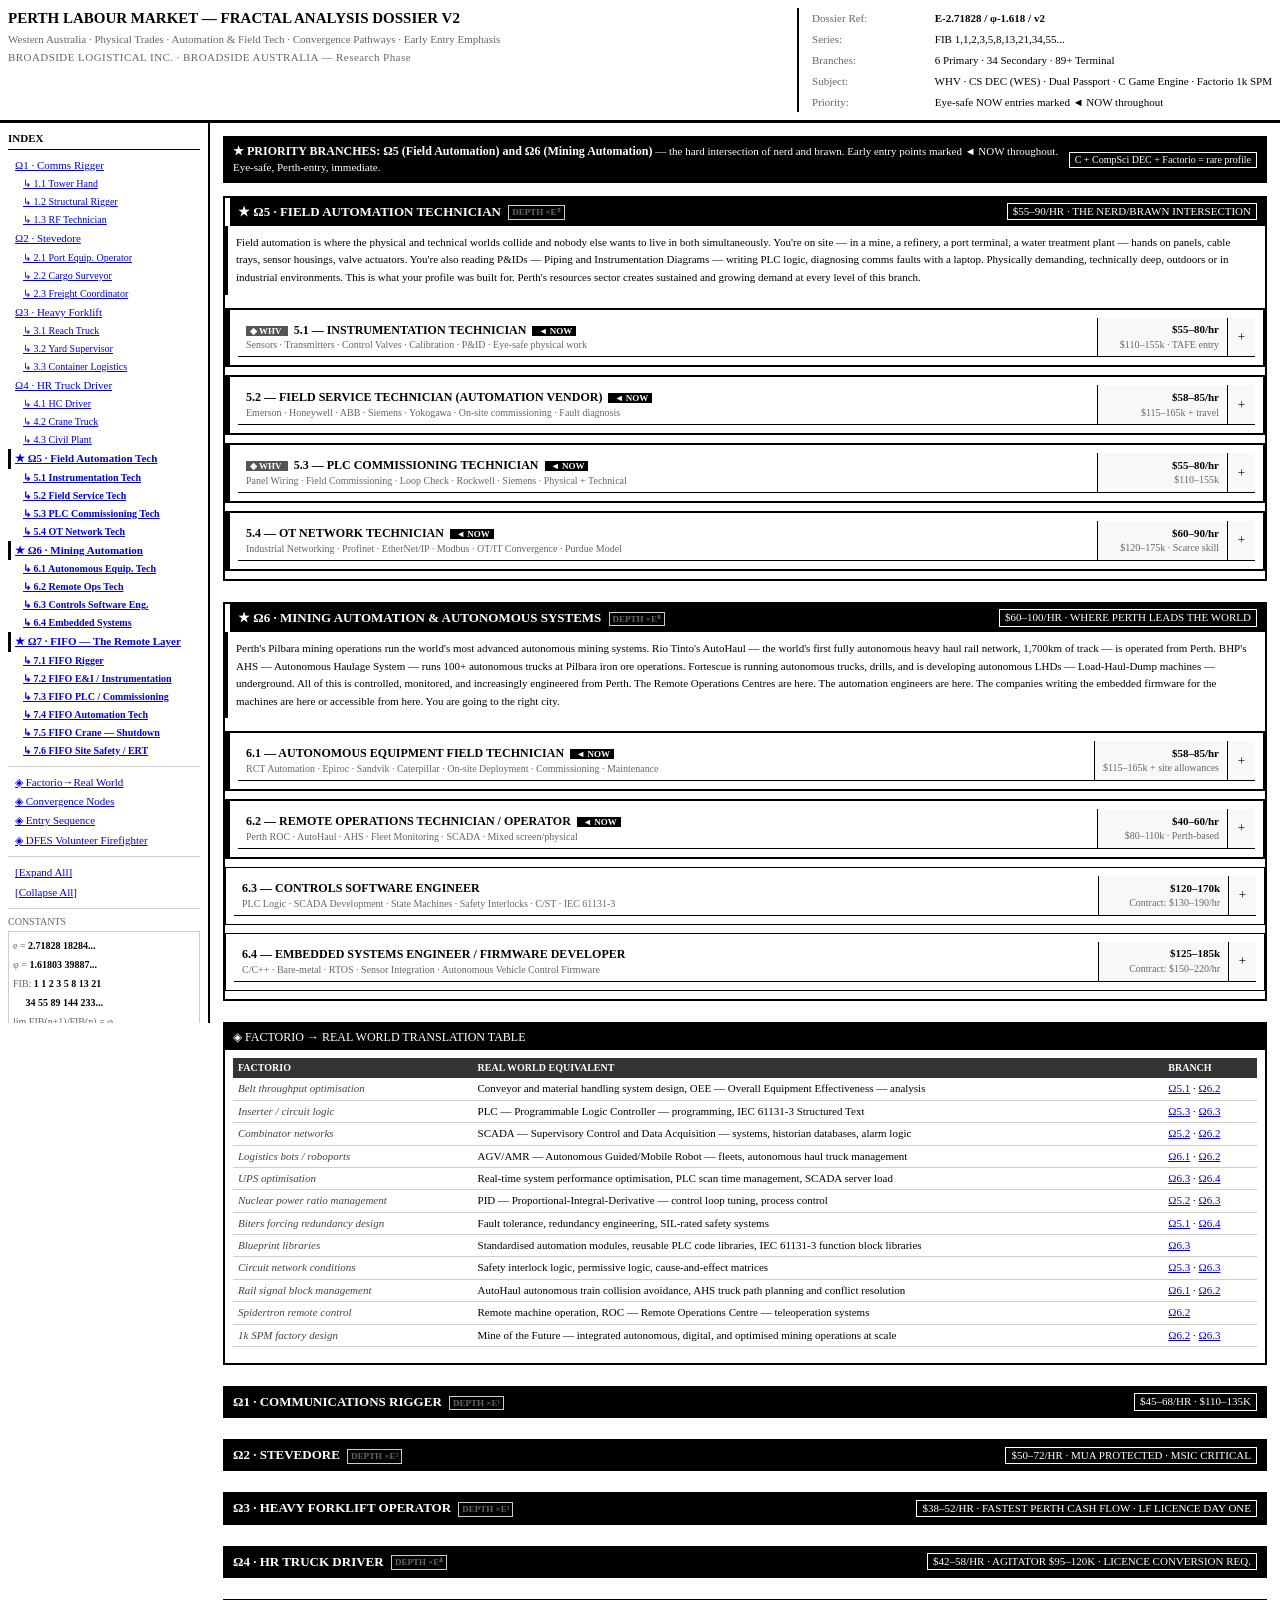
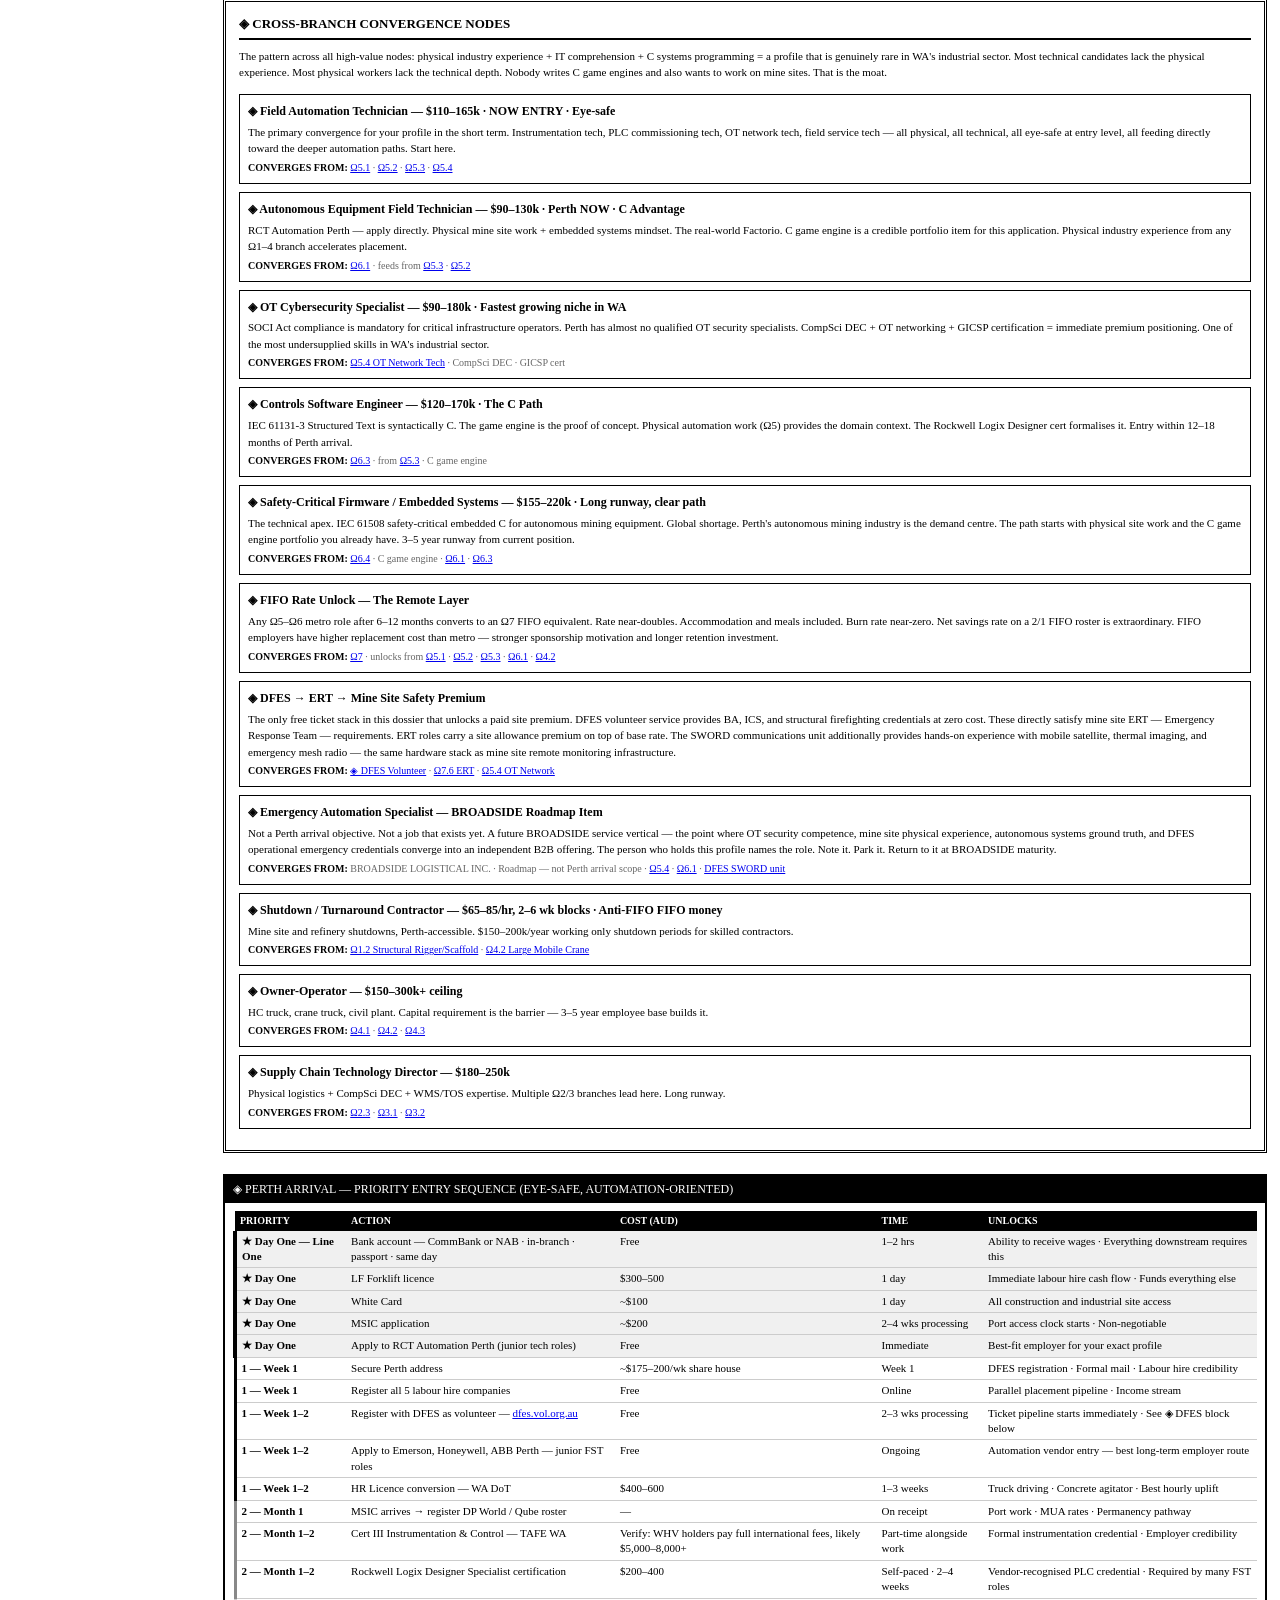
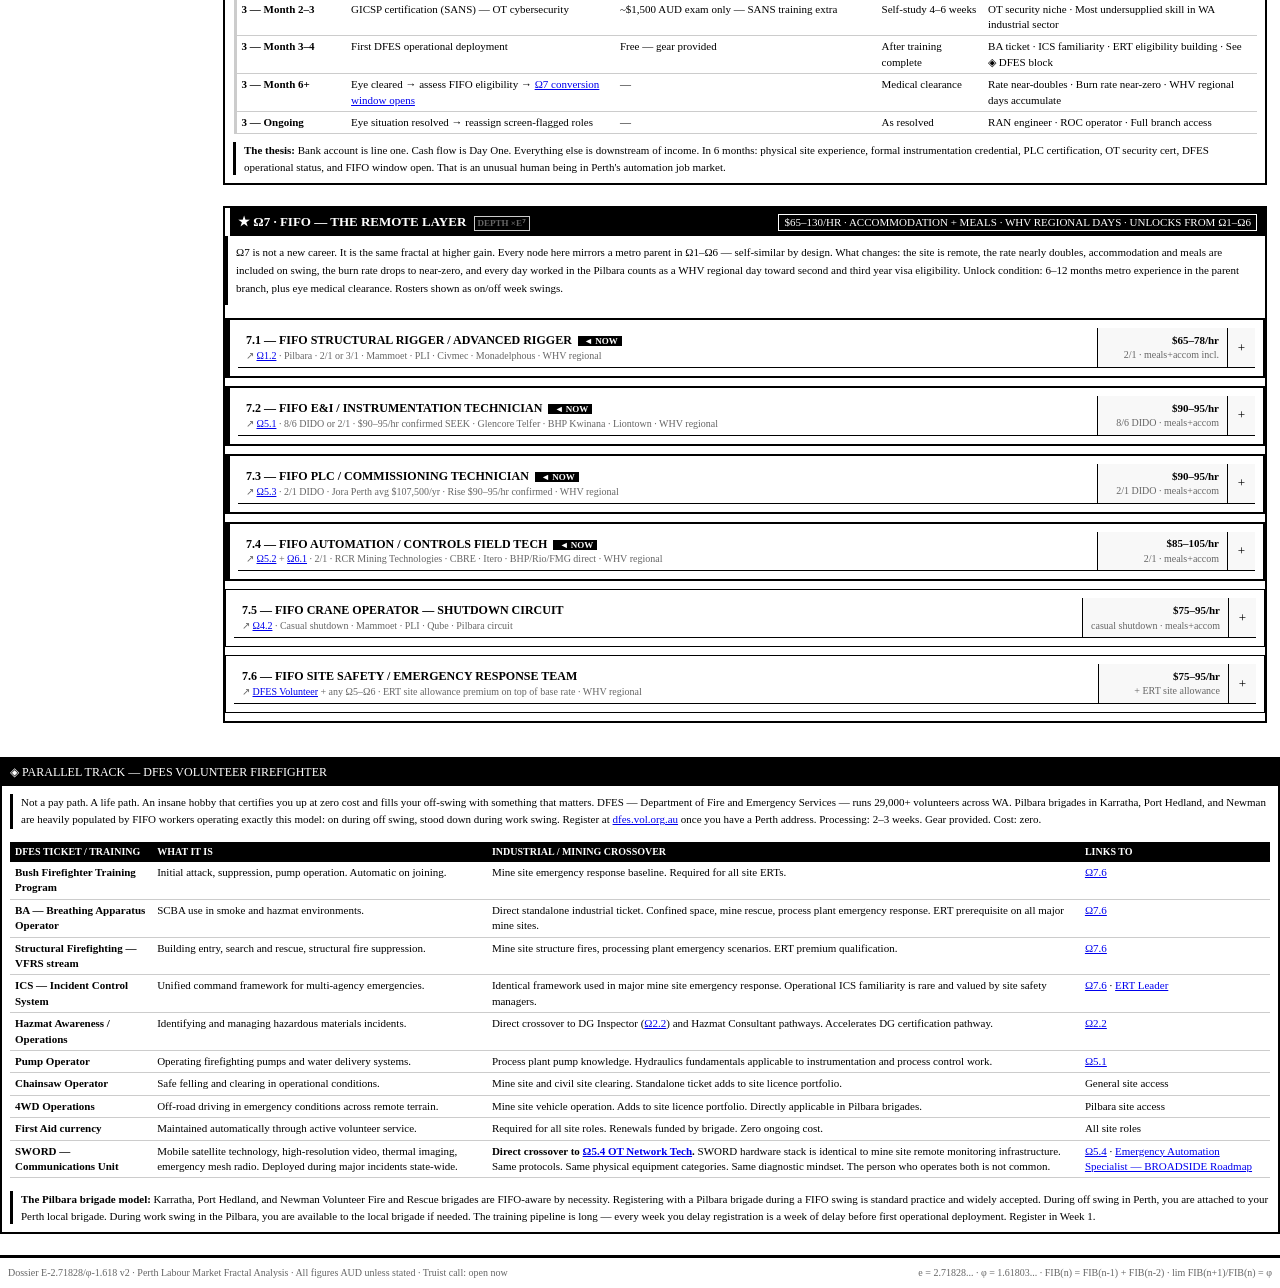
==== commit 060cd912: "Updated the Perth page again." ====
--- a/perth.html
+++ b/perth.html
@@ -40,15 +40,14 @@
   .now-tag { font-size: 10px; border: 1px solid #fff; padding: 0 5px; white-space: nowrap; }
 
   .branch-section { border: 2px solid #000; margin-bottom: 21px; }
-  .branch-header { background: #000; color: #fff; padding: 5px 8px; font-size: 13px; font-weight: bold; text-transform: uppercase; display: flex; justify-content: space-between; align-items: center; cursor: pointer; user-select: none; }
+  .branch-header { background: #000; color: #fff; padding: 5px 8px; font-size: 13px; font-weight: bold; text-transform: uppercase; display: flex; justify-content: space-between; align-items: center; }
   .branch-header:hover { background: #444; }
   .branch-header.hot-branch { background: #000; border-left: 5px solid #fff; }
   .pay-badge { font-size: 11px; font-weight: normal; border: 1px solid #fff; padding: 0 5px; }
-  .branch-body { padding: 8px; }
-  .branch-body.collapsed { display: none; }
+  details.branch-section > *:not(summary) { padding: 8px; }
 
   .role-node { border: 1px solid #000; margin-bottom: 8px; }
-  .role-node-header { display: flex; justify-content: space-between; align-items: stretch; border-bottom: 1px solid #000; cursor: pointer; user-select: none; }
+  .role-node-header { display: flex; justify-content: space-between; align-items: stretch; border-bottom: 1px solid #000; }
   .role-node-header:hover .rtitle-cell { background: #f0f0f0; }
   .rtitle-cell { padding: 4px 8px; flex: 1; }
   .rtitle { font-weight: bold; font-size: 12px; text-transform: uppercase; }
@@ -133,6 +132,14 @@
   .factorio-table th { background: #333; }
   .factorio-table td:first-child { font-style: italic; color: #444; }
 
+
+  /* ── DETAILS / SUMMARY — zero JS ── */
+  details summary { list-style: none; cursor: pointer; user-select: none; }
+  details summary::-webkit-details-marker { display: none; }
+  details.role-node > summary .rexp-cell::after { content: '+'; }
+  details.role-node[open] > summary .rexp-cell::after { content: '−'; }
+  details.sub-role > summary .stoggle::after { content: '+'; }
+  details.sub-role[open] > summary .stoggle::after { content: '−'; }
   /* ── MOBILE ── */
   @media (max-width: 768px) {
     #masthead {
@@ -201,6 +208,7 @@
   <div>
     <h1>Perth Labour Market — Fractal Analysis Dossier v2</h1>
     <div class="sub">Western Australia · Physical Trades · Automation & Field Tech · Convergence Pathways · Early Entry Emphasis</div>
+    <div style="font-size:11px;color:#666;margin-top:3px;letter-spacing:0.04em;">BROADSIDE LOGISTICAL INC. · BROADSIDE AUSTRALIA — Research Phase</div>
   </div>
   <div class="meta">
     <div><span>Dossier Ref:</span> <b>E-2.71828 / φ-1.618 / v2</b></div>
@@ -215,39 +223,47 @@
 
 <div id="sidebar">
   <h2>Index</h2>
-  <button class="toc-btn" onclick="go('b1')">Ω1 · Comms Rigger</button>
-  <button class="toc-btn toc-sub" onclick="go('b1-th')">↳ 1.1 Tower Hand</button>
-  <button class="toc-btn toc-sub" onclick="go('b1-sr')">↳ 1.2 Structural Rigger</button>
-  <button class="toc-btn toc-sub" onclick="go('b1-rf')">↳ 1.3 RF Technician</button>
-  <button class="toc-btn" onclick="go('b2')">Ω2 · Stevedore</button>
-  <button class="toc-btn toc-sub" onclick="go('b2-pe')">↳ 2.1 Port Equip. Operator</button>
-  <button class="toc-btn toc-sub" onclick="go('b2-cs')">↳ 2.2 Cargo Surveyor</button>
-  <button class="toc-btn toc-sub" onclick="go('b2-fc')">↳ 2.3 Freight Coordinator</button>
-  <button class="toc-btn" onclick="go('b3')">Ω3 · Heavy Forklift</button>
-  <button class="toc-btn toc-sub" onclick="go('b3-rt')">↳ 3.1 Reach Truck</button>
-  <button class="toc-btn toc-sub" onclick="go('b3-ys')">↳ 3.2 Yard Supervisor</button>
-  <button class="toc-btn toc-sub" onclick="go('b3-cl')">↳ 3.3 Container Logistics</button>
-  <button class="toc-btn" onclick="go('b4')">Ω4 · HR Truck Driver</button>
-  <button class="toc-btn toc-sub" onclick="go('b4-hc')">↳ 4.1 HC Driver</button>
-  <button class="toc-btn toc-sub" onclick="go('b4-ct')">↳ 4.2 Crane Truck</button>
-  <button class="toc-btn toc-sub" onclick="go('b4-cp')">↳ 4.3 Civil Plant</button>
-  <button class="toc-btn hot" onclick="go('b5')">★ Ω5 · Field Automation Tech</button>
-  <button class="toc-btn toc-hot" onclick="go('b5-inst')">↳ 5.1 Instrumentation Tech</button>
-  <button class="toc-btn toc-hot" onclick="go('b5-fst')">↳ 5.2 Field Service Tech</button>
-  <button class="toc-btn toc-hot" onclick="go('b5-plc')">↳ 5.3 PLC Commissioning Tech</button>
-  <button class="toc-btn toc-hot" onclick="go('b5-otn')">↳ 5.4 OT Network Tech</button>
-  <button class="toc-btn hot" onclick="go('b6')">★ Ω6 · Mining Automation</button>
-  <button class="toc-btn toc-hot" onclick="go('b6-aet')">↳ 6.1 Autonomous Equip. Tech</button>
-  <button class="toc-btn toc-hot" onclick="go('b6-roc')">↳ 6.2 Remote Ops Tech</button>
-  <button class="toc-btn toc-hot" onclick="go('b6-csw')">↳ 6.3 Controls Software Eng.</button>
-  <button class="toc-btn toc-hot" onclick="go('b6-emb')">↳ 6.4 Embedded Systems</button>
+  <a class="toc-btn" href="#b1">Ω1 · Comms Rigger</a>
+  <a class="toc-btn toc-sub" href="#b1-th">↳ 1.1 Tower Hand</a>
+  <a class="toc-btn toc-sub" href="#b1-sr">↳ 1.2 Structural Rigger</a>
+  <a class="toc-btn toc-sub" href="#b1-rf">↳ 1.3 RF Technician</a>
+  <a class="toc-btn" href="#b2">Ω2 · Stevedore</a>
+  <a class="toc-btn toc-sub" href="#b2-pe">↳ 2.1 Port Equip. Operator</a>
+  <a class="toc-btn toc-sub" href="#b2-cs">↳ 2.2 Cargo Surveyor</a>
+  <a class="toc-btn toc-sub" href="#b2-fc">↳ 2.3 Freight Coordinator</a>
+  <a class="toc-btn" href="#b3">Ω3 · Heavy Forklift</a>
+  <a class="toc-btn toc-sub" href="#b3-rt">↳ 3.1 Reach Truck</a>
+  <a class="toc-btn toc-sub" href="#b3-ys">↳ 3.2 Yard Supervisor</a>
+  <a class="toc-btn toc-sub" href="#b3-cl">↳ 3.3 Container Logistics</a>
+  <a class="toc-btn" href="#b4">Ω4 · HR Truck Driver</a>
+  <a class="toc-btn toc-sub" href="#b4-hc">↳ 4.1 HC Driver</a>
+  <a class="toc-btn toc-sub" href="#b4-ct">↳ 4.2 Crane Truck</a>
+  <a class="toc-btn toc-sub" href="#b4-cp">↳ 4.3 Civil Plant</a>
+  <a class="toc-btn hot" href="#b5">★ Ω5 · Field Automation Tech</a>
+  <a class="toc-btn toc-hot" href="#b5-inst">↳ 5.1 Instrumentation Tech</a>
+  <a class="toc-btn toc-hot" href="#b5-fst">↳ 5.2 Field Service Tech</a>
+  <a class="toc-btn toc-hot" href="#b5-plc">↳ 5.3 PLC Commissioning Tech</a>
+  <a class="toc-btn toc-hot" href="#b5-otn">↳ 5.4 OT Network Tech</a>
+  <a class="toc-btn hot" href="#b6">★ Ω6 · Mining Automation</a>
+  <a class="toc-btn toc-hot" href="#b6-aet">↳ 6.1 Autonomous Equip. Tech</a>
+  <a class="toc-btn toc-hot" href="#b6-roc">↳ 6.2 Remote Ops Tech</a>
+  <a class="toc-btn toc-hot" href="#b6-csw">↳ 6.3 Controls Software Eng.</a>
+  <a class="toc-btn toc-hot" href="#b6-emb">↳ 6.4 Embedded Systems</a>
+  <a class="toc-btn hot" href="#b7">★ Ω7 · FIFO — The Remote Layer</a>
+  <a class="toc-btn toc-hot" href="#b7-1">↳ 7.1 FIFO Rigger</a>
+  <a class="toc-btn toc-hot" href="#b7-2">↳ 7.2 FIFO E&amp;I / Instrumentation</a>
+  <a class="toc-btn toc-hot" href="#b7-3">↳ 7.3 FIFO PLC / Commissioning</a>
+  <a class="toc-btn toc-hot" href="#b7-4">↳ 7.4 FIFO Automation Tech</a>
+  <a class="toc-btn toc-hot" href="#b7-5">↳ 7.5 FIFO Crane — Shutdown</a>
+  <a class="toc-btn toc-hot" href="#b7-6">↳ 7.6 FIFO Site Safety / ERT</a>
   <hr class="div">
-  <button class="toc-btn" onclick="go('factorio')">◈ Factorio→Real World</button>
-  <button class="toc-btn" onclick="go('conv')">◈ Convergence Nodes</button>
-  <button class="toc-btn" onclick="go('seq')">◈ Entry Sequence</button>
+  <a class="toc-btn" href="#factorio">◈ Factorio→Real World</a>
+  <a class="toc-btn" href="#conv">◈ Convergence Nodes</a>
+  <a class="toc-btn" href="#seq">◈ Entry Sequence</a>
+  <a class="toc-btn" href="#dfes">◈ DFES Volunteer Firefighter</a>
   <hr class="div">
-  <button class="toc-btn" onclick="expandAll()">[Expand All]</button>
-  <button class="toc-btn" onclick="collapseAll()">[Collapse All]</button>
+  <a class="toc-btn" onclick="expandAll()">[Expand All]</a>
+  <a class="toc-btn" onclick="collapseAll()">[Collapse All]</a>
   <hr class="div">
   <span class="sidebar-label">Constants</span>
   <div class="const-block">
@@ -284,12 +300,12 @@
   <!-- ═══════════════════════════════════════════════════════ -->
   <!-- BRANCH 5: FIELD AUTOMATION TECHNICIAN ★ PRIORITY      -->
   <!-- ═══════════════════════════════════════════════════════ -->
-  <div class="branch-section" id="b5">
-    <div class="branch-header hot-branch" onclick="tog('bc5')">
+  <details class="branch-section" id="b5" open>
+    <summary class="branch-header hot-branch">
       <span>★ Ω5 · Field Automation Technician <span class="dtag">depth ×e⁵</span></span>
       <span class="pay-badge">$55–90/hr · THE NERD/BRAWN INTERSECTION</span>
-    </div>
-    <div class="branch-body" id="bc5">
+    </summary>
+    
 
       <div style="font-size:11px;line-height:1.6;border-left:3px solid #000;padding-left:8px;margin-bottom:13px;">
         Field automation is where the physical and technical worlds collide and nobody else wants to live in both simultaneously. You're on site — in a mine, a refinery, a port terminal, a water treatment plant — hands on panels, cable trays, sensor housings, valve actuators. You're also reading P&IDs — Piping and Instrumentation Diagrams — writing PLC logic, diagnosing comms faults with a laptop. Physically demanding, technically deep, outdoors or in industrial environments. This is what your profile was built for. Perth's resources sector creates sustained and growing demand at every level of this branch.
@@ -540,19 +556,18 @@
         </div>
       </div>
 
-    </div>
-  </div>
+    </details>
 
 
   <!-- ═══════════════════════════════════════════════════════ -->
   <!-- BRANCH 6: MINING AUTOMATION ★ PRIORITY                -->
   <!-- ═══════════════════════════════════════════════════════ -->
-  <div class="branch-section" id="b6">
-    <div class="branch-header hot-branch" onclick="tog('bc6')">
+  <details class="branch-section" id="b6" open>
+    <summary class="branch-header hot-branch">
       <span>★ Ω6 · Mining Automation & Autonomous Systems <span class="dtag">depth ×e⁶</span></span>
       <span class="pay-badge">$60–100/hr · Where Perth leads the world</span>
-    </div>
-    <div class="branch-body" id="bc6">
+    </summary>
+    
 
       <div style="font-size:11px;line-height:1.6;border-left:3px solid #000;padding-left:8px;margin-bottom:13px;">
         Perth's Pilbara mining operations run the world's most advanced autonomous mining systems. Rio Tinto's AutoHaul — the world's first fully autonomous heavy haul rail network, 1,700km of track — is operated from Perth. BHP's AHS — Autonomous Haulage System — runs 100+ autonomous trucks at Pilbara iron ore operations. Fortescue is running autonomous trucks, drills, and is developing autonomous LHDs — Load-Haul-Dump machines — underground. All of this is controlled, monitored, and increasingly engineered from Perth. The Remote Operations Centres are here. The automation engineers are here. The companies writing the embedded firmware for the machines are here or accessible from here. You are going to the right city.
@@ -779,8 +794,7 @@
         </div>
       </div>
 
-    </div>
-  </div>
+    </details>
 
 
   <!-- ═══════════════════════════════════════════════════════ -->
@@ -810,39 +824,13 @@
   </div>
 
 
-  <!-- FACTORIO TRANSLATION TABLE                             -->
-  <!-- ═══════════════════════════════════════════════════════ -->
-  <div class="seq-block" id="factorio">
-    <div class="seq-header">◈ Factorio → Real World Translation Table</div>
-    <div class="seq-body">
-      <table class="factorio-table">
-        <thead><tr><th>Factorio</th><th>Real World Equivalent</th><th>Branch</th></tr></thead>
-        <tbody>
-          <tr><td>Belt throughput optimisation</td><td>Conveyor and material handling system design, OEE — Overall Equipment Effectiveness — analysis</td><td><a href="#b5-inst">Ω5.1</a> · <a href="#b6-roc">Ω6.2</a></td></tr>
-          <tr><td>Inserter / circuit logic</td><td>PLC — Programmable Logic Controller — programming, IEC 61131-3 Structured Text</td><td><a href="#b5-plc">Ω5.3</a> · <a href="#b6-csw">Ω6.3</a></td></tr>
-          <tr><td>Combinator networks</td><td>SCADA — Supervisory Control and Data Acquisition — systems, historian databases, alarm logic</td><td><a href="#b5-fst">Ω5.2</a> · <a href="#b6-roc">Ω6.2</a></td></tr>
-          <tr><td>Logistics bots / roboports</td><td>AGV/AMR — Autonomous Guided/Mobile Robot — fleets, autonomous haul truck management</td><td><a href="#b6-aet">Ω6.1</a> · <a href="#b6-roc">Ω6.2</a></td></tr>
-          <tr><td>UPS optimisation</td><td>Real-time system performance optimisation, PLC scan time management, SCADA server load</td><td><a href="#b6-csw">Ω6.3</a> · <a href="#b6-emb">Ω6.4</a></td></tr>
-          <tr><td>Nuclear power ratio management</td><td>PID — Proportional-Integral-Derivative — control loop tuning, process control</td><td><a href="#b5-fst">Ω5.2</a> · <a href="#b6-csw">Ω6.3</a></td></tr>
-          <tr><td>Biters forcing redundancy design</td><td>Fault tolerance, redundancy engineering, SIL-rated safety systems</td><td><a href="#b5-inst">Ω5.1</a> · <a href="#b6-emb">Ω6.4</a></td></tr>
-          <tr><td>Blueprint libraries</td><td>Standardised automation modules, reusable PLC code libraries, IEC 61131-3 function block libraries</td><td><a href="#b6-csw">Ω6.3</a></td></tr>
-          <tr><td>Circuit network conditions</td><td>Safety interlock logic, permissive logic, cause-and-effect matrices</td><td><a href="#b5-plc">Ω5.3</a> · <a href="#b6-csw">Ω6.3</a></td></tr>
-          <tr><td>Rail signal block management</td><td>AutoHaul autonomous train collision avoidance, AHS truck path planning and conflict resolution</td><td><a href="#b6-aet">Ω6.1</a> · <a href="#b6-roc">Ω6.2</a></td></tr>
-          <tr><td>Spidertron remote control</td><td>Remote machine operation, ROC — Remote Operations Centre — teleoperation systems</td><td><a href="#b6-roc">Ω6.2</a></td></tr>
-          <tr><td>1k SPM factory design</td><td>Mine of the Future — integrated autonomous, digital, and optimised mining operations at scale</td><td><a href="#b6-roc">Ω6.2</a> · <a href="#b6-csw">Ω6.3</a></td></tr>
-        </tbody>
-      </table>
-    </div>
-  </div>
-
-
   <!-- ═══ BRANCHES 1–4 (CONDENSED) ═══ -->
-  <div class="branch-section" id="b1">
-    <div class="branch-header" onclick="tog('bc1')">
+  <details class="branch-section" id="b1">
+    <summary class="branch-header">
       <span>Ω1 · Communications Rigger <span class="dtag">depth ×e¹</span></span>
       <span class="pay-badge">$45–68/hr · $110–135k</span>
-    </div>
-    <div class="branch-body collapsed" id="bc1">
+    </summary>
+    
 
       <div style="font-size:11px;border-left:3px solid #000;padding-left:8px;margin-bottom:8px;">Cross-reference: Comms rigging overlaps with <a href="#b5-otn">Ω5.4 OT Network Tech</a> (industrial wireless infrastructure on mine sites) and <a href="#b5-inst">Ω5.1 Instrumentation Tech</a> (sensor mounting and cabling). The RF Technician branch (Ω1.3) feeds directly into automation vendor roles at <a href="#b5-fst">Ω5.2</a>.</div>
 
@@ -898,15 +886,14 @@
         </div>
       </div>
 
-    </div>
-  </div>
-
-  <div class="branch-section" id="b2">
-    <div class="branch-header" onclick="tog('bc2')">
+    </details>
+
+  <details class="branch-section" id="b2">
+    <summary class="branch-header">
       <span>Ω2 · Stevedore <span class="dtag">depth ×e²</span></span>
       <span class="pay-badge">$50–72/hr · MUA Protected · MSIC Critical</span>
-    </div>
-    <div class="branch-body collapsed" id="bc2">
+    </summary>
+    
 
       <div style="font-size:11px;border-left:3px solid #000;padding-left:8px;margin-bottom:8px;">Port automation crossover: Fremantle terminal automation (RTG cranes, TOS) feeds directly into <a href="#b5-fst">Ω5.2 Field Service Tech</a> and <a href="#b6-roc">Ω6.2 Remote Operations</a>. The Terminal Systems Analyst node is a direct convergence with <a href="#b5-otn">Ω5.4 OT Network</a>.</div>
 
@@ -938,15 +925,14 @@
       <div class="role-node" id="b2-cs"><div class="role-node-header" onclick="togR('r2-2')"><div class="rtitle-cell"><div class="rtitle">2.2 — Marine Cargo Surveyor → Draught Surveyor / DG Inspector / P&I</div><div class="rsub">$45–75/hr · Multiple specialist paths</div></div><div class="rpay-cell">$45–75/hr</div><div class="rexp-cell">+</div></div><div class="role-body" id="r2-2"><div class="rdesc">Condition inspection, DG classification, draught measurement. Full progression detail available — see earlier version. <a href="#conv">Hazmat Consultant is a convergence node.</a></div></div></div>
       <div class="role-node" id="b2-fc"><div class="role-node-header" onclick="togR('r2-3')"><div class="rtitle-cell"><div class="rtitle">2.3 — Freight Logistics Coordinator <span class="flag-tag">!</span></div><div class="rsub">Screen-heavy — revisit post-eye</div></div><div class="rpay-cell">$60–85k</div><div class="rexp-cell">+</div></div><div class="role-body" id="r2-3"><div class="rdesc">Screen-heavy. Flagged. Long-term path: Supply Chain Systems Manager → Digital Supply Chain Consultant ◈. <a href="#b5-otn">OT network background makes you useful in logistics technology integration.</a></div></div></div>
 
-    </div>
-  </div>
-
-  <div class="branch-section" id="b3">
-    <div class="branch-header" onclick="tog('bc3')">
+    </details>
+
+  <details class="branch-section" id="b3">
+    <summary class="branch-header">
       <span>Ω3 · Heavy Forklift Operator <span class="dtag">depth ×e³</span></span>
       <span class="pay-badge">$38–52/hr · Fastest Perth cash flow · LF licence Day One</span>
-    </div>
-    <div class="branch-body collapsed" id="bc3">
+    </summary>
+    
 
       <div style="font-size:11px;border-left:3px solid #000;padding-left:8px;margin-bottom:8px;">Primary value in this dossier: fastest path to Perth cash flow while ticket-stacking and self-studying. LF licence Day One, labour hire placement within days. WMS Superuser node crosses into <a href="#b5-fst">Ω5.2</a> and <a href="#b6-roc">Ω6.2</a> — warehouse and logistics automation is growing rapidly in Perth.</div>
 
@@ -964,15 +950,14 @@
       <div class="role-node" id="b3-ys"><div class="role-node-header" onclick="togR('r3-2')"><div class="rtitle-cell"><div class="rtitle">3.2 — Yard Supervisor → Transport Technology Manager</div><div class="rsub">$65–130k range · Transport planner <span class="flag-tag">!</span></div></div><div class="rpay-cell">$65–130k</div><div class="rexp-cell">+</div></div><div class="role-body" id="r3-2"><div class="rdesc">Transport planning is screen-heavy — flag. Transport Technology Manager (telematics, fleet management platforms) is an IT-logistics hybrid with manageable screen intensity. Cross-reference <a href="#b6-roc">Ω6.2 Remote Operations</a> — remote fleet management at mine sites is conceptually adjacent.</div></div></div>
       <div class="role-node" id="b3-cl"><div class="role-node-header" onclick="togR('r3-3')"><div class="rtitle-cell"><div class="rtitle">3.3 — Container Logistics Operative → Shipping Line Ops</div><div class="rsub">$35–100k range</div></div><div class="rpay-cell">$35–50/hr</div><div class="rexp-cell">+</div></div><div class="role-body" id="r3-3"><div class="rdesc">Container parks, empty depots, freight stations. Container Inspector → Shipping Line Ops Rep → Commercial Manager pathway. Perth-based with potential relocation to Singapore/Sydney hub offices.</div></div></div>
 
-    </div>
-  </div>
-
-  <div class="branch-section" id="b4">
-    <div class="branch-header" onclick="tog('bc4')">
+    </details>
+
+  <details class="branch-section" id="b4">
+    <summary class="branch-header">
       <span>Ω4 · HR Truck Driver <span class="dtag">depth ×e⁴</span></span>
       <span class="pay-badge">$42–58/hr · Agitator $95–120k · Licence conversion req.</span>
-    </div>
-    <div class="branch-body collapsed" id="bc4">
+    </summary>
+    
 
       <div style="font-size:11px;border-left:3px solid #000;padding-left:8px;margin-bottom:8px;">Cross-reference: Civil Plant Operator → Machine Control Specialist (Ω4.3) is a direct automation crossover — GPS/GNSS machine control systems are a real-world embedded systems application. <a href="#b6-emb">See Ω6.4 Embedded Systems</a> for the deep technical path. OSOM Logistics Coordinator crossover with <a href="#b6-roc">Ω6.2</a> — heavy equipment transport to and from autonomous mine sites.</div>
 
@@ -999,8 +984,7 @@
         </div>
       </div>
 
-    </div>
-  </div>
+    </details>
 
 
   <!-- ═══ CONVERGENCE ═══ -->
@@ -1027,15 +1011,33 @@
     </div>
 
     <div class="conv-item">
-      <h4>◈ Controls Software Engineer — $90–160k · The C Path</h4>
-      <p>IEC 61131-3 Structured Text is syntactically C. The game engine is the proof of concept. Build Codesys/TwinCAT projects on GitHub. Physical automation work (Ω5) provides the domain context. Entry within 12–18 months of Perth arrival.</p>
-      <div class="conv-src"><a href="#b6-csw">Ω6.3</a> · from <a href="#b5-plc">Ω5.3</a> · C game engine portfolio</div>
+      <h4>◈ Controls Software Engineer — $120–170k · The C Path</h4>
+      <p>IEC 61131-3 Structured Text is syntactically C. The game engine is the proof of concept. Physical automation work (Ω5) provides the domain context. The Rockwell Logix Designer cert formalises it. Entry within 12–18 months of Perth arrival.</p>
+      <div class="conv-src"><a href="#b6-csw">Ω6.3</a> · from <a href="#b5-plc">Ω5.3</a> · C game engine</div>
     </div>
 
     <div class="conv-item">
-      <h4>◈ Safety-Critical Firmware / Embedded Systems — $140–250k · Long runway, clear path</h4>
-      <p>The technical apex. IEC 61508 safety-critical embedded C for autonomous mining equipment. Global shortage. Perth's autonomous mining industry is the demand centre. The path starts with physical site work + self-study (STM32, FreeRTOS, CAN bus). 3–5 year runway from current position.</p>
+      <h4>◈ Safety-Critical Firmware / Embedded Systems — $155–220k · Long runway, clear path</h4>
+      <p>The technical apex. IEC 61508 safety-critical embedded C for autonomous mining equipment. Global shortage. Perth's autonomous mining industry is the demand centre. The path starts with physical site work and the C game engine portfolio you already have. 3–5 year runway from current position.</p>
       <div class="conv-src"><a href="#b6-emb">Ω6.4</a> · C game engine · <a href="#b6-aet">Ω6.1</a> · <a href="#b6-csw">Ω6.3</a></div>
+    </div>
+
+    <div class="conv-item">
+      <h4>◈ FIFO Rate Unlock — The Remote Layer</h4>
+      <p>Any Ω5–Ω6 metro role after 6–12 months converts to an Ω7 FIFO equivalent. Rate near-doubles. Accommodation and meals included. Burn rate near-zero. Net savings rate on a 2/1 FIFO roster is extraordinary. FIFO employers have higher replacement cost than metro — stronger sponsorship motivation and longer retention investment.</p>
+      <div class="conv-src"><a href="#b7">Ω7</a> · unlocks from <a href="#b5-inst">Ω5.1</a> · <a href="#b5-fst">Ω5.2</a> · <a href="#b5-plc">Ω5.3</a> · <a href="#b6-aet">Ω6.1</a> · <a href="#b4-ct">Ω4.2</a></div>
+    </div>
+
+    <div class="conv-item">
+      <h4>◈ DFES → ERT → Mine Site Safety Premium</h4>
+      <p>The only free ticket stack in this dossier that unlocks a paid site premium. DFES volunteer service provides BA, ICS, and structural firefighting credentials at zero cost. These directly satisfy mine site ERT — Emergency Response Team — requirements. ERT roles carry a site allowance premium on top of base rate. The SWORD communications unit additionally provides hands-on experience with mobile satellite, thermal imaging, and emergency mesh radio — the same hardware stack as mine site remote monitoring infrastructure.</p>
+      <div class="conv-src"><a href="#dfes">◈ DFES Volunteer</a> · <a href="#b7-6">Ω7.6 ERT</a> · <a href="#b5-otn">Ω5.4 OT Network</a></div>
+    </div>
+
+    <div class="conv-item">
+      <h4>◈ Emergency Automation Specialist — BROADSIDE Roadmap Item</h4>
+      <p>Not a Perth arrival objective. Not a job that exists yet. A future BROADSIDE service vertical — the point where OT security competence, mine site physical experience, autonomous systems ground truth, and DFES operational emergency credentials converge into an independent B2B offering. The person who holds this profile names the role. Note it. Park it. Return to it at BROADSIDE maturity.</p>
+      <div class="conv-src">BROADSIDE LOGISTICAL INC. · Roadmap — not Perth arrival scope · <a href="#b5-otn">Ω5.4</a> · <a href="#b6-aet">Ω6.1</a> · <a href="#dfes">DFES SWORD unit</a></div>
     </div>
 
     <div class="conv-item">
@@ -1065,24 +1067,206 @@
       <table>
         <thead><tr><th>Priority</th><th>Action</th><th>Cost (AUD)</th><th>Time</th><th>Unlocks</th></tr></thead>
         <tbody>
+          <tr class="pnow"><td><b>★ Day One — Line One</b></td><td>Bank account — CommBank or NAB · in-branch · passport · same day</td><td>Free</td><td>1–2 hrs</td><td>Ability to receive wages · Everything downstream requires this</td></tr>
           <tr class="pnow"><td><b>★ Day One</b></td><td>LF Forklift licence</td><td>$300–500</td><td>1 day</td><td>Immediate labour hire cash flow · Funds everything else</td></tr>
+          <tr class="pnow"><td><b>★ Day One</b></td><td>White Card</td><td>~$100</td><td>1 day</td><td>All construction and industrial site access</td></tr>
           <tr class="pnow"><td><b>★ Day One</b></td><td>MSIC application</td><td>~$200</td><td>2–4 wks processing</td><td>Port access clock starts · Non-negotiable</td></tr>
-          <tr class="pnow"><td><b>★ Day One</b></td><td>White Card</td><td>~$100</td><td>1 day</td><td>All construction and industrial site access</td></tr>
           <tr class="pnow"><td><b>★ Day One</b></td><td>Apply to RCT Automation Perth (junior tech roles)</td><td>Free</td><td>Immediate</td><td>Best-fit employer for your exact profile</td></tr>
-          <tr class="pnow"><td><b>★ Tonight (Japan)</b></td><td>Download Beckhoff TwinCAT 3 and Codesys — build something</td><td>Free</td><td>Now</td><td>PLC portfolio before you land · Immediate application credibility</td></tr>
-          <tr class="pnow"><td><b>★ Tonight (Japan)</b></td><td>Buy a STM32 dev board (AliExpress ~$8) + FreeRTOS tutorial</td><td>$8–15</td><td>Shipping lag</td><td>Embedded systems portfolio start · Ships to Perth address</td></tr>
-          <tr class="p1"><td><b>1 — Week 1–2</b></td><td>Register all 5 labour hire companies</td><td>Free</td><td>Online</td><td>Parallel placement pipeline · Income stream</td></tr>
+          <tr class="p1"><td><b>1 — Week 1</b></td><td>Secure Perth address</td><td>~$175–200/wk share house</td><td>Week 1</td><td>DFES registration · Formal mail · Labour hire credibility</td></tr>
+          <tr class="p1"><td><b>1 — Week 1</b></td><td>Register all 5 labour hire companies</td><td>Free</td><td>Online</td><td>Parallel placement pipeline · Income stream</td></tr>
+          <tr class="p1"><td><b>1 — Week 1–2</b></td><td>Register with DFES as volunteer — <a href="https://dfes.vol.org.au">dfes.vol.org.au</a></td><td>Free</td><td>2–3 wks processing</td><td>Ticket pipeline starts immediately · See ◈ DFES block below</td></tr>
           <tr class="p1"><td><b>1 — Week 1–2</b></td><td>Apply to Emerson, Honeywell, ABB Perth — junior FST roles</td><td>Free</td><td>Ongoing</td><td>Automation vendor entry — best long-term employer route</td></tr>
           <tr class="p1"><td><b>1 — Week 1–2</b></td><td>HR Licence conversion — WA DoT</td><td>$400–600</td><td>1–3 weeks</td><td>Truck driving · Concrete agitator · Best hourly uplift</td></tr>
           <tr class="p2"><td><b>2 — Month 1</b></td><td>MSIC arrives → register DP World / Qube roster</td><td>—</td><td>On receipt</td><td>Port work · MUA rates · Permanency pathway</td></tr>
           <tr class="p2"><td><b>2 — Month 1–2</b></td><td>Cert III Instrumentation &amp; Control — TAFE WA</td><td>Verify: WHV holders pay full international fees, likely $5,000–8,000+</td><td>Part-time alongside work</td><td>Formal instrumentation credential · Employer credibility</td></tr>
-          <tr class="p2"><td><b>2 — Month 1–2</b></td><td>Rockwell or Siemens online PLC certification</td><td>$200–400</td><td>Self-paced · 2–4 weeks</td><td>Formalises self-study · Required by many FST roles</td></tr>
+          <tr class="p2"><td><b>2 — Month 1–2</b></td><td>Rockwell Logix Designer Specialist certification</td><td>$200–400</td><td>Self-paced · 2–4 weeks</td><td>Vendor-recognised PLC credential · Required by many FST roles</td></tr>
           <tr class="p3"><td><b>3 — Month 2–3</b></td><td>GICSP certification (SANS) — OT cybersecurity</td><td>~$1,500 AUD exam only — SANS training extra</td><td>Self-study 4–6 weeks</td><td>OT security niche · Most undersupplied skill in WA industrial sector</td></tr>
-          <tr class="p3"><td><b>3 — Month 3+</b></td><td>STM32 + FreeRTOS + CAN bus project on GitHub</td><td>~$30 hardware</td><td>Parallel to work</td><td>Embedded systems portfolio · Ω6.4 application credibility</td></tr>
+          <tr class="p3"><td><b>3 — Month 3–4</b></td><td>First DFES operational deployment</td><td>Free — gear provided</td><td>After training complete</td><td>BA ticket · ICS familiarity · ERT eligibility building · See ◈ DFES block</td></tr>
+          <tr class="p3"><td><b>3 — Month 6+</b></td><td>Eye cleared → assess FIFO eligibility → <a href="#b7">Ω7 conversion window opens</a></td><td>—</td><td>Medical clearance</td><td>Rate near-doubles · Burn rate near-zero · WHV regional days accumulate</td></tr>
           <tr class="p3"><td><b>3 — Ongoing</b></td><td>Eye situation resolved → reassign screen-flagged roles</td><td>—</td><td>As resolved</td><td>RAN engineer · ROC operator · Full branch access</td></tr>
         </tbody>
       </table>
-      <p style="font-size:11px;line-height:1.5;border-left:3px solid #000;padding-left:8px;margin-top:8px;"><b>The thesis:</b> LF Forklift + White Card = cash flow Day One. MSIC = port access in 4 weeks. RCT Automation + Emerson/ABB/Honeywell applications = parallel automation vendor track. Cert III Instrumentation + PLC self-study = formal credential stack. STM32/FreeRTOS = embedded portfolio. In 6 months you have physical site experience, formal instrumentation credential, PLC certification, OT security cert, and an embedded systems GitHub. That is an unusual human being in Perth's automation job market.</p>
+      <p style="font-size:11px;line-height:1.5;border-left:3px solid #000;padding-left:8px;margin-top:8px;"><b>The thesis:</b> Bank account is line one. Cash flow is Day One. Everything else is downstream of income. In 6 months: physical site experience, formal instrumentation credential, PLC certification, OT security cert, DFES operational status, and FIFO window open. That is an unusual human being in Perth's automation job market.</p>
+    </div>
+  </div>
+
+  <!-- ═══ OMEGA 7: FIFO — THE REMOTE LAYER ═══ -->
+  <details class="branch-section" id="b7" open>
+    <summary class="branch-header hot-branch">
+      <span>★ Ω7 · FIFO — The Remote Layer <span class="dtag">depth ×e⁷</span></span>
+      <span class="pay-badge">$65–130/hr · accommodation + meals · WHV regional days · unlocks from Ω1–Ω6</span>
+    </summary>
+    
+
+      <div style="font-size:11px;line-height:1.6;border-left:3px solid #000;padding-left:8px;margin-bottom:13px;">
+        Ω7 is not a new career. It is the same fractal at higher gain. Every node here mirrors a metro parent in Ω1–Ω6 — self-similar by design. What changes: the site is remote, the rate nearly doubles, accommodation and meals are included on swing, the burn rate drops to near-zero, and every day worked in the Pilbara counts as a WHV regional day toward second and third year visa eligibility. Unlock condition: 6–12 months metro experience in the parent branch, plus eye medical clearance. Rosters shown as on/off week swings.
+      </div>
+
+      <div class="role-node now-entry" id="b7-1">
+        <div class="role-node-header" onclick="togR('r7-1')">
+          <div class="rtitle-cell">
+            <div class="rtitle">7.1 — FIFO Structural Rigger / Advanced Rigger</div>
+            <div class="rsub">↗ <a href="#b1-sr">Ω1.2</a> · Pilbara · 2/1 or 3/1 · Mammoet · PLI · Civmec · Monadelphous · WHV regional</div>
+          </div>
+          <div class="rpay-cell">$65–78/hr<div class="rpay-sub">2/1 · meals+accom incl.</div></div>
+          <div class="rexp-cell">+</div>
+        </div>
+        <div class="role-body" id="r7-1">
+          <div class="rdesc">Same work as <a href="#b1-sr">Ω1.2</a>. Different economics. Active SEEK listings January 2026: $58–68/hr base + travel allowance. Monadelphous Scarborough HUC 3/3 roster, Civmec BHP Car Dumper Vault, PLI Pilbara shutdown circuit — all active. 2/1: 14 days on, 7 off. Accommodation and meals on swing cost zero.</div>
+          <div class="info-grid">
+            <div class="info-box"><div class="info-box-title">Roster Economics</div><ul><li>2/1: 14 on · 7 off · repeat</li><li>3/1: 21 on · 7 off · higher base</li><li>Accommodation + meals: $0 cost on swing</li><li>WHV: Pilbara = regional = 2nd year (88 days) / 3rd year (179 days)</li><li>Net savings rate: extraordinary</li></ul></div>
+            <div class="info-box"><div class="info-box-title">Site Induction Requirements</div><ul><li>BSMS or site-equivalent safety induction</li><li>Site-specific induction: 1–2 days on arrival</li><li>Drug and alcohol testing — pre-employment + random</li><li>Site medical: standard fitness-for-duty</li><li>Fit for duty declaration</li></ul></div>
+          </div>
+          <div class="sub-branches"><div class="sub-branches-title">Progression Tree</div>
+            <div class="sub-role"><div class="sub-role-header" onclick="togS('s7-1-shut')"><div class="sname"><span class="arr">→</span>Shutdown Specialist FIFO ◈ <span class="dtag">L2</span></div><div class="spay">$75–95/hr · shutdown circuit</div><div class="stoggle">+</div></div>
+              <div class="sub-body" id="s7-1-shut"><p>Rotate through Pilbara mine and refinery shutdowns year-round. 2–6 week blocks at top rates. Build the network. Become a known contractor on the circuit. <a href="#conv">See Convergence: Shutdown/Turnaround.</a></p>
+                <div class="l2"><div class="sub-role"><div class="sub-role-header" onclick="togS('s7-1-hl')"><div class="sname"><span class="arr">→</span>Heavy Lift Specialist FIFO <span class="dtag">L3</span></div><div class="spay">$100–130/hr shutdown</div><div class="stoggle">+</div></div>
+                  <div class="sub-body" id="s7-1-hl"><p>Multi-crane lifts, oversized loads, mine capital shutdowns. Mammoet and Boom Logistics deploy from Perth to Pilbara. Top-tier contractor rates. The anti-FIFO path to FIFO money at its apex.</p></div>
+                </div></div>
+              </div>
+            </div>
+          </div>
+        </div>
+      </div>
+
+      <div class="role-node now-entry" id="b7-2">
+        <div class="role-node-header" onclick="togR('r7-2')">
+          <div class="rtitle-cell">
+            <div class="rtitle">7.2 — FIFO E&amp;I / Instrumentation Technician</div>
+            <div class="rsub">↗ <a href="#b5-inst">Ω5.1</a> · 8/6 DIDO or 2/1 · $90–95/hr confirmed SEEK · Glencore Telfer · BHP Kwinana · Liontown · WHV regional</div>
+          </div>
+          <div class="rpay-cell">$90–95/hr<div class="rpay-sub">8/6 DIDO · meals+accom</div></div>
+          <div class="rexp-cell">+</div>
+        </div>
+        <div class="role-body" id="r7-2">
+          <div class="rdesc">The single most significant rate jump in this dossier. Perth metro instrumentation at $55–80/hr becomes $90–95/hr DIDO. LNG contractor roles confirmed at $93.17 day / $107.15 night on SEEK. EEHA — Explosive Atmosphere — ticket adds further premium. Active listings: Rise Specialised Services, Glencore Telfer, Liontown Resources, BOC Welshpool, BHP Kwinana.</div>
+          <div class="sub-branches"><div class="sub-branches-title">Progression Tree</div>
+            <div class="sub-role"><div class="sub-role-header" onclick="togS('s7-2-sr')"><div class="sname"><span class="arr">→</span>Senior E&amp;I Technician FIFO <span class="dtag">L2</span></div><div class="spay">$100–115/hr</div><div class="stoggle">+</div></div>
+              <div class="sub-body" id="s7-2-sr"><p>Lead instrument tech on a mine site or processing plant. Calibration programmes, complex fault diagnosis, shutdown instrument work.</p>
+                <div class="l2"><div class="sub-role"><div class="sub-role-header" onclick="togS('s7-2-fs')"><div class="sname"><span class="arr">→</span>Functional Safety Engineer FIFO — IEC 61511 <span class="dtag">L3</span></div><div class="spay">$150–200k · TÜV cert</div><div class="stoggle">+</div></div>
+                  <div class="sub-body" id="s7-2-fs"><p>SIS design and verification on site. Chronic shortage in WA's resources sector. FIFO functional safety engineers are among the highest-paid individual contributors on mine sites. <a class="xref" href="#b5-inst">see Ω5.1 Functional Safety</a></p></div>
+                </div></div>
+              </div>
+            </div>
+          </div>
+        </div>
+      </div>
+
+      <div class="role-node now-entry" id="b7-3">
+        <div class="role-node-header" onclick="togR('r7-3')">
+          <div class="rtitle-cell">
+            <div class="rtitle">7.3 — FIFO PLC / Commissioning Technician</div>
+            <div class="rsub">↗ <a href="#b5-plc">Ω5.3</a> · 2/1 DIDO · Jora Perth avg $107,500/yr · Rise $90–95/hr confirmed · WHV regional</div>
+          </div>
+          <div class="rpay-cell">$90–95/hr<div class="rpay-sub">2/1 DIDO · meals+accom</div></div>
+          <div class="rexp-cell">+</div>
+        </div>
+        <div class="role-body" id="r7-3">
+          <div class="rdesc">Commissioning work is project-based by nature and naturally FIFO. Mine site expansions, new processing plants, automation upgrades — all require commissioning techs on site for the duration. Jora Perth average $107,500/yr for commissioning tech. DIDO rates significantly higher. Rockwell Studio 5000 and Siemens TIA Portal are the primary requirements.</div>
+          <div class="sub-branches"><div class="sub-branches-title">Progression Tree</div>
+            <div class="sub-role"><div class="sub-role-header" onclick="togS('s7-3-lead')"><div class="sname"><span class="arr">→</span>Lead Commissioning Technician FIFO <span class="dtag">L2</span></div><div class="spay">$100–120/hr</div><div class="stoggle">+</div></div>
+              <div class="sub-body" id="s7-3-lead"><p>Runs commissioning projects end-to-end on site. Loop check database, E&I and process team coordination, client engineering interface. Often billable at contractor rates rather than direct hire.</p>
+                <div class="l2"><div class="sub-role"><div class="sub-role-header" onclick="togS('s7-3-cse')"><div class="sname"><span class="arr">→</span>Controls Engineer FIFO <span class="dtag">L3</span></div><div class="spay">$130–170k · <a href="#b6-csw">mirrors Ω6.3</a></div><div class="stoggle">+</div></div>
+                  <div class="sub-body" id="s7-3-cse"><p>Writing and modifying PLC logic on site during commissioning and shutdown. Structured Text is syntactically C. The FIFO version of the highest individual contributor role in industrial automation.</p></div>
+                </div></div>
+              </div>
+            </div>
+          </div>
+        </div>
+      </div>
+
+      <div class="role-node now-entry" id="b7-4">
+        <div class="role-node-header" onclick="togR('r7-4')">
+          <div class="rtitle-cell">
+            <div class="rtitle">7.4 — FIFO Automation / Controls Field Tech</div>
+            <div class="rsub">↗ <a href="#b5-fst">Ω5.2</a> + <a href="#b6-aet">Ω6.1</a> · 2/1 · RCR Mining Technologies · CBRE · Itero · BHP/Rio/FMG direct · WHV regional</div>
+          </div>
+          <div class="rpay-cell">$85–105/hr<div class="rpay-sub">2/1 · meals+accom</div></div>
+          <div class="rexp-cell">+</div>
+        </div>
+        <div class="role-body" id="r7-4">
+          <div class="rdesc">The FIFO version of field automation and autonomous systems work. Deploying, commissioning, and maintaining automation systems and autonomous equipment on operating mine sites. RCR Mining Technologies, Epiroc, Sandvik, Caterpillar MineStar all deploy FIFO techs from Perth. Metro automation experience plus site medical unlocks these roles at significantly higher rates than Perth equivalents.</div>
+          <div class="sub-branches"><div class="sub-branches-title">Progression Tree</div>
+            <div class="sub-role"><div class="sub-role-header" onclick="togS('s7-4-lead')"><div class="sname"><span class="arr">→</span>Autonomy Systems Lead Technician FIFO <span class="dtag">L2</span></div><div class="spay">$100–130/hr · <a href="#b6-aet">mirrors Ω6.1</a></div><div class="stoggle">+</div></div>
+              <div class="sub-body" id="s7-4-lead"><p>Technical lead on autonomous fleet deployment at a FIFO mine site. System performance, fault resolution, client technical interface. The person the ROC calls when an autonomous haul truck goes into fault at 3am. C background, embedded Linux familiarity, and physical site experience make this person extremely hard to replace.</p></div>
+            </div>
+          </div>
+        </div>
+      </div>
+
+      <div class="role-node" id="b7-5">
+        <div class="role-node-header" onclick="togR('r7-5')">
+          <div class="rtitle-cell">
+            <div class="rtitle">7.5 — FIFO Crane Operator — Shutdown Circuit</div>
+            <div class="rsub">↗ <a href="#b4-ct">Ω4.2</a> · Casual shutdown · Mammoet · PLI · Qube · Pilbara circuit</div>
+          </div>
+          <div class="rpay-cell">$75–95/hr<div class="rpay-sub">casual shutdown · meals+accom</div></div>
+          <div class="rexp-cell">+</div>
+        </div>
+        <div class="role-body" id="r7-5">
+          <div class="rdesc">Crane operators on the Pilbara shutdown circuit rotate through mine and refinery shutdowns year-round — 2–6 week blocks at top rates. Mammoet Perth deploys casual shutdown teams from Perth to Pilbara. Large all-terrain crane operators are the premium tier. Perth-based. Fly in for shutdown. Fly home. Repeat.</div>
+          <div class="sub-branches"><div class="sub-branches-title">Progression Tree</div>
+            <div class="sub-role"><div class="sub-role-header" onclick="togS('s7-5-hl')"><div class="sname"><span class="arr">→</span>Heavy Lift Specialist FIFO ◈ <span class="dtag">L2</span></div><div class="spay">$100–130/hr shutdown</div><div class="stoggle">+</div></div>
+              <div class="sub-body" id="s7-5-hl"><p>Multi-crane lifts, oversized loads, mine capital shutdowns. Among the highest casual hourly rates in WA's labour market. <a href="#conv">See Convergence: Shutdown/Turnaround.</a></p></div>
+            </div>
+          </div>
+        </div>
+      </div>
+
+      <div class="role-node" id="b7-6">
+        <div class="role-node-header" onclick="togR('r7-6')">
+          <div class="rtitle-cell">
+            <div class="rtitle">7.6 — FIFO Site Safety / Emergency Response Team</div>
+            <div class="rsub">↗ <a href="#dfes">DFES Volunteer</a> + any Ω5–Ω6 · ERT site allowance premium on top of base rate · WHV regional</div>
+          </div>
+          <div class="rpay-cell">$75–95/hr<div class="rpay-sub">+ ERT site allowance</div></div>
+          <div class="rexp-cell">+</div>
+        </div>
+        <div class="role-body" id="r7-6">
+          <div class="rdesc">Mine sites require ERTs — Emergency Response Teams — on site at all times. ERT members receive a site allowance premium on top of their base role rate. The DFES ticket stack (BA, ICS, structural firefighting) directly satisfies ERT qualification requirements at zero cost. A FIFO automation tech who is also ERT-qualified carries two value streams simultaneously. The rarer the combination, the higher the leverage at contract renewal or sponsorship discussion.</div>
+          <a class="xref" href="#dfes">see ◈ DFES Volunteer Firefighter — full ticket crossover table</a>
+          <div class="sub-branches"><div class="sub-branches-title">Progression Tree</div>
+            <div class="sub-role"><div class="sub-role-header" onclick="togS('s7-6-ertl')"><div class="sname"><span class="arr">→</span>ERT Leader <span class="dtag">L2</span></div><div class="spay">$90–110/hr + allowance</div><div class="stoggle">+</div></div>
+              <div class="sub-body" id="s7-6-ertl"><p>Leads emergency response on site. ICS command familiarity from DFES is directly applicable. A FIFO worker who has responded to real incidents as a DFES volunteer arrives with credibility that cannot be simulated in a training exercise.</p>
+                <div class="l2"><div class="sub-role"><div class="sub-role-header" onclick="togS('s7-6-sso')"><div class="sname"><span class="arr">→</span>Site Safety Officer <span class="dtag">L3</span></div><div class="spay">$110–140/hr</div><div class="stoggle">+</div></div>
+                  <div class="sub-body" id="s7-6-sso"><p>Responsible for site safety management system compliance, incident investigation, and emergency preparedness. Formal HSE qualification pathway. CompSci background applicable to safety management software and data systems.</p>
+                    <div class="l3"><div class="sub-role"><div class="sub-role-header" onclick="togS('s7-6-hse')"><div class="sname"><span class="arr">→</span>HSE Advisor / Manager <span class="dtag">L4</span></div><div class="spay">$130–160/hr</div><div class="stoggle">+</div></div>
+                      <div class="sub-body" id="s7-6-hse"><p>Senior HSE advisory role across multiple sites or at corporate level. The terminal node of the safety track. Almost nobody walks this path with an automation background underneath it. That is the moat.</p></div>
+                    </div></div>
+                  </div>
+                </div></div>
+              </div>
+            </div>
+          </div>
+        </div>
+      </div>
+
+    </div>
+  </div>
+
+  <!-- ═══ DFES VOLUNTEER FIREFIGHTER ═══ -->
+  <div class="seq-block" id="dfes">
+    <div class="seq-header">◈ PARALLEL TRACK — DFES Volunteer Firefighter</div>
+    <div class="seq-body">
+      <p style="font-size:11px;line-height:1.6;margin-bottom:13px;border-left:3px solid #000;padding-left:8px;">Not a pay path. A life path. An insane hobby that certifies you up at zero cost and fills your off-swing with something that matters. DFES — Department of Fire and Emergency Services — runs 29,000+ volunteers across WA. Pilbara brigades in Karratha, Port Hedland, and Newman are heavily populated by FIFO workers operating exactly this model: on during off swing, stood down during work swing. Register at <a href="https://dfes.vol.org.au">dfes.vol.org.au</a> once you have a Perth address. Processing: 2–3 weeks. Gear provided. Cost: zero.</p>
+
+      <table>
+        <thead><tr><th>DFES Ticket / Training</th><th>What It Is</th><th>Industrial / Mining Crossover</th><th>Links To</th></tr></thead>
+        <tbody>
+          <tr><td><b>Bush Firefighter Training Program</b></td><td>Initial attack, suppression, pump operation. Automatic on joining.</td><td>Mine site emergency response baseline. Required for all site ERTs.</td><td><a href="#b7-6">Ω7.6</a></td></tr>
+          <tr><td><b>BA — Breathing Apparatus Operator</b></td><td>SCBA use in smoke and hazmat environments.</td><td>Direct standalone industrial ticket. Confined space, mine rescue, process plant emergency response. ERT prerequisite on all major mine sites.</td><td><a href="#b7-6">Ω7.6</a></td></tr>
+          <tr><td><b>Structural Firefighting — VFRS stream</b></td><td>Building entry, search and rescue, structural fire suppression.</td><td>Mine site structure fires, processing plant emergency scenarios. ERT premium qualification.</td><td><a href="#b7-6">Ω7.6</a></td></tr>
+          <tr><td><b>ICS — Incident Control System</b></td><td>Unified command framework for multi-agency emergencies.</td><td>Identical framework used in major mine site emergency response. Operational ICS familiarity is rare and valued by site safety managers.</td><td><a href="#b7-6">Ω7.6</a> · <a href="#s7-6-ertl">ERT Leader</a></td></tr>
+          <tr><td><b>Hazmat Awareness / Operations</b></td><td>Identifying and managing hazardous materials incidents.</td><td>Direct crossover to DG Inspector (<a href="#b2-cs">Ω2.2</a>) and Hazmat Consultant pathways. Accelerates DG certification pathway.</td><td><a href="#b2-cs">Ω2.2</a></td></tr>
+          <tr><td><b>Pump Operator</b></td><td>Operating firefighting pumps and water delivery systems.</td><td>Process plant pump knowledge. Hydraulics fundamentals applicable to instrumentation and process control work.</td><td><a href="#b5-inst">Ω5.1</a></td></tr>
+          <tr><td><b>Chainsaw Operator</b></td><td>Safe felling and clearing in operational conditions.</td><td>Mine site and civil site clearing. Standalone ticket adds to site licence portfolio.</td><td>General site access</td></tr>
+          <tr><td><b>4WD Operations</b></td><td>Off-road driving in emergency conditions across remote terrain.</td><td>Mine site vehicle operation. Adds to site licence portfolio. Directly applicable in Pilbara brigades.</td><td>Pilbara site access</td></tr>
+          <tr><td><b>First Aid currency</b></td><td>Maintained automatically through active volunteer service.</td><td>Required for all site roles. Renewals funded by brigade. Zero ongoing cost.</td><td>All site roles</td></tr>
+          <tr><td><b>SWORD — Communications Unit</b></td><td>Mobile satellite technology, high-resolution video, thermal imaging, emergency mesh radio. Deployed during major incidents state-wide.</td><td><b>Direct crossover to <a href="#b5-otn">Ω5.4 OT Network Tech</a>.</b> SWORD hardware stack is identical to mine site remote monitoring infrastructure. Same protocols. Same physical equipment categories. Same diagnostic mindset. The person who operates both is not common.</td><td><a href="#b5-otn">Ω5.4</a> · <a href="#conv">Emergency Automation Specialist — BROADSIDE Roadmap</a></td></tr>
+        </tbody>
+      </table>
+
+      <p style="font-size:11px;line-height:1.5;border-left:3px solid #000;padding-left:8px;margin-top:13px;"><b>The Pilbara brigade model:</b> Karratha, Port Hedland, and Newman Volunteer Fire and Rescue brigades are FIFO-aware by necessity. Registering with a Pilbara brigade during a FIFO swing is standard practice and widely accepted. During off swing in Perth, you are attached to your Perth local brigade. During work swing in the Pilbara, you are available to the local brigade if needed. The training pipeline is long — every week you delay registration is a week of delay before first operational deployment. Register in Week 1.</p>
     </div>
   </div>
 
@@ -1094,8 +1278,8 @@
   <div>e = 2.71828... · φ = 1.61803... · FIB(n) = FIB(n-1) + FIB(n-2) · lim FIB(n+1)/FIB(n) = φ</div>
 </div>
 
+
 <script>
-  function tog(id) { const e = document.getElementById(id); if (e) e.classList.toggle('collapsed'); }
   function togR(id) {
     const b = document.getElementById(id); if (!b) return;
     const open = b.classList.toggle('open');
@@ -1110,28 +1294,32 @@
   }
   function go(id) {
     const el = document.getElementById(id); if (!el) return;
-
-    // Walk up DOM to open parent branch if collapsed
-    const parentBranch = el.closest('.branch-body');
-    if (parentBranch) parentBranch.classList.remove('collapsed');
-
-    // Auto-open the role body so content is immediately visible
-    const roleBody = el.querySelector('.role-body');
-    if (roleBody) {
-      roleBody.classList.add('open');
-      const toggleBtn = el.querySelector('.rexp-cell');
-      if (toggleBtn) toggleBtn.textContent = '−';
-    }
-
+    // Open parent <details> if closed
+    const pd = el.closest('details.branch-section');
+    if (pd) pd.open = true;
+    // Open role-body if target is a role-node
+    const rb = el.querySelector('.role-body');
+    if (rb) { rb.classList.add('open'); const e = el.querySelector('.rexp-cell'); if (e) e.textContent = '−'; }
     el.scrollIntoView({ block: 'start' });
   }
+  document.addEventListener('click', function(e) {
+    const a = e.target.closest('a');
+    if (!a) return;
+    const href = a.getAttribute('href');
+    if (!href || !href.startsWith('#')) return;
+    const id = href.slice(1);
+    const el = document.getElementById(id);
+    if (!el) return;
+    e.preventDefault();
+    go(id);
+  });
   function expandAll() {
-    document.querySelectorAll('.branch-body').forEach(e => e.classList.remove('collapsed'));
+    document.querySelectorAll('details.branch-section').forEach(d => d.open = true);
     document.querySelectorAll('.role-body').forEach(e => { e.classList.add('open'); const c = e.previousElementSibling?.querySelector('.rexp-cell'); if (c) c.textContent = '−'; });
     document.querySelectorAll('.sub-body').forEach(e => { e.classList.add('open'); const c = e.previousElementSibling?.querySelector('.stoggle'); if (c) c.textContent = '−'; });
   }
   function collapseAll() {
-    document.querySelectorAll('.branch-body').forEach(e => e.classList.add('collapsed'));
+    document.querySelectorAll('details.branch-section').forEach(d => { if (!d.id.match(/^b[567]$/)) d.open = false; });
     document.querySelectorAll('.role-body').forEach(e => { e.classList.remove('open'); const c = e.previousElementSibling?.querySelector('.rexp-cell'); if (c) c.textContent = '+'; });
     document.querySelectorAll('.sub-body').forEach(e => { e.classList.remove('open'); const c = e.previousElementSibling?.querySelector('.stoggle'); if (c) c.textContent = '+'; });
   }
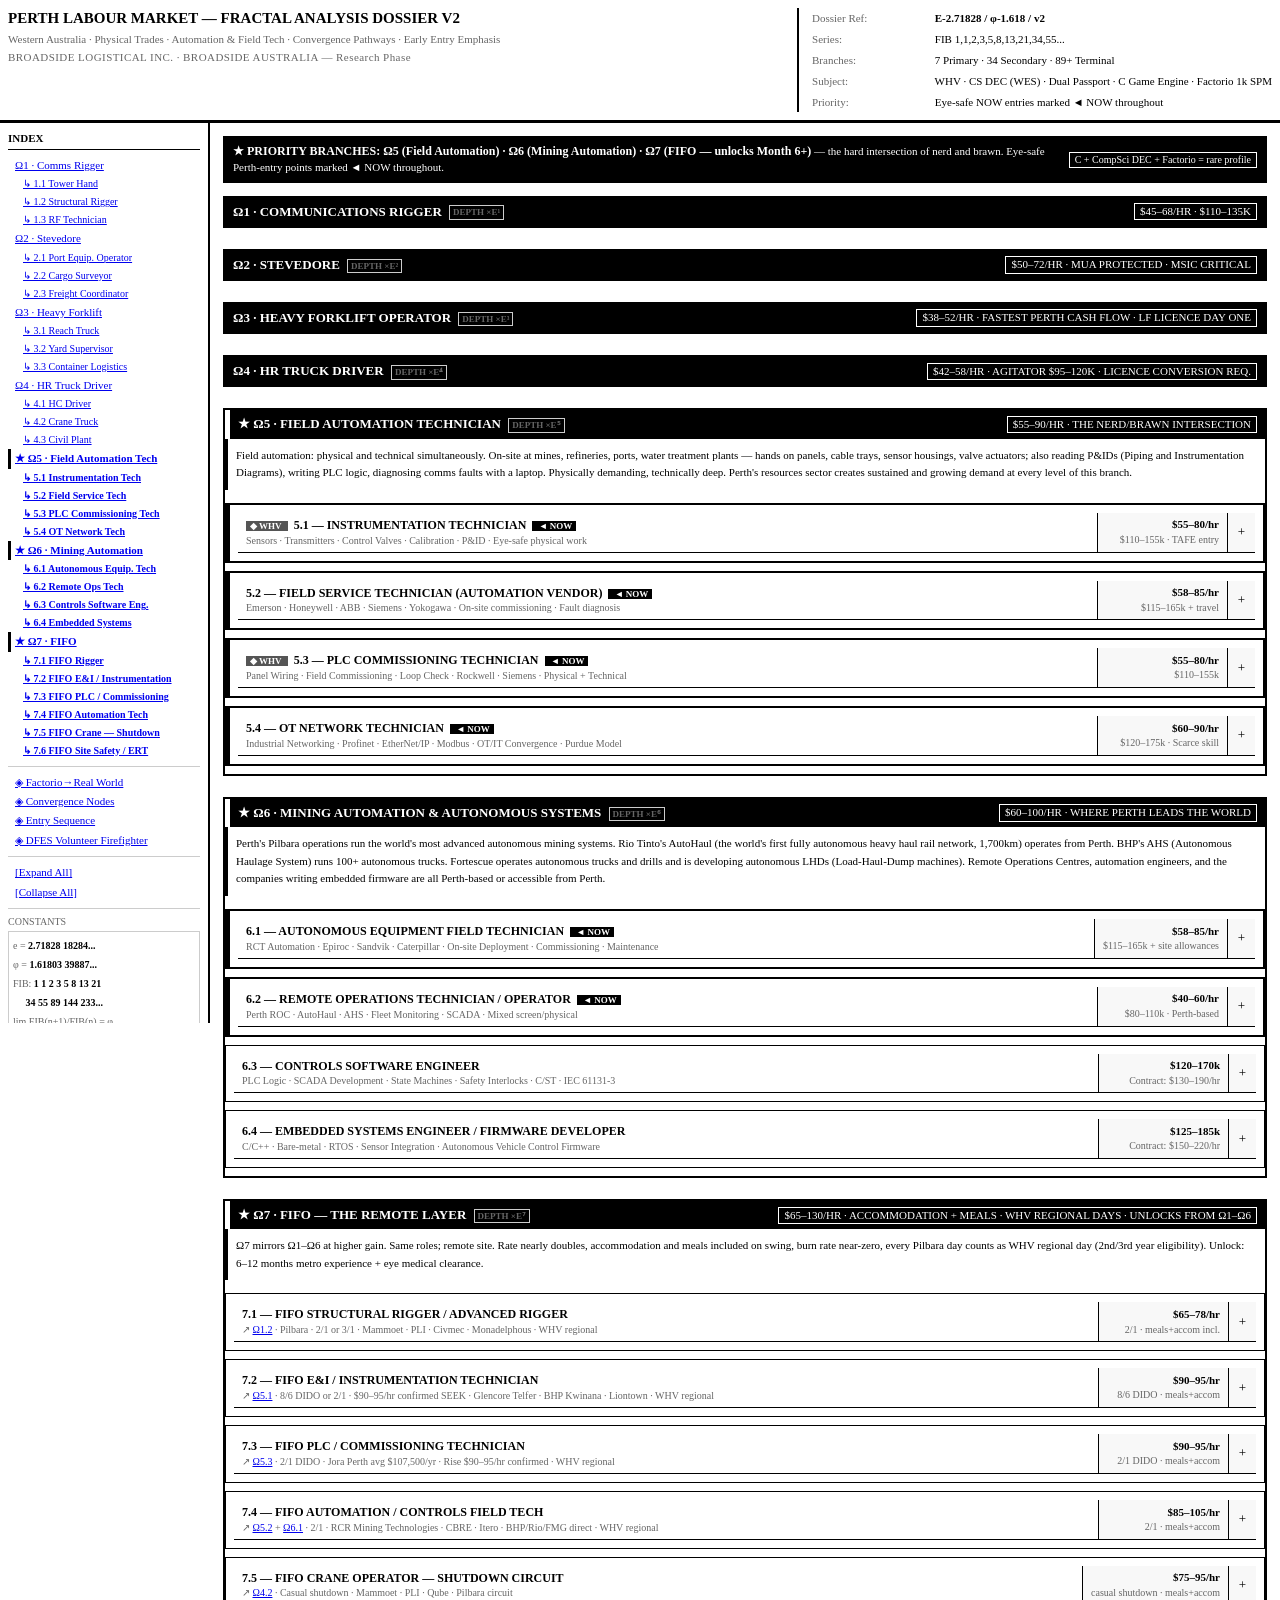
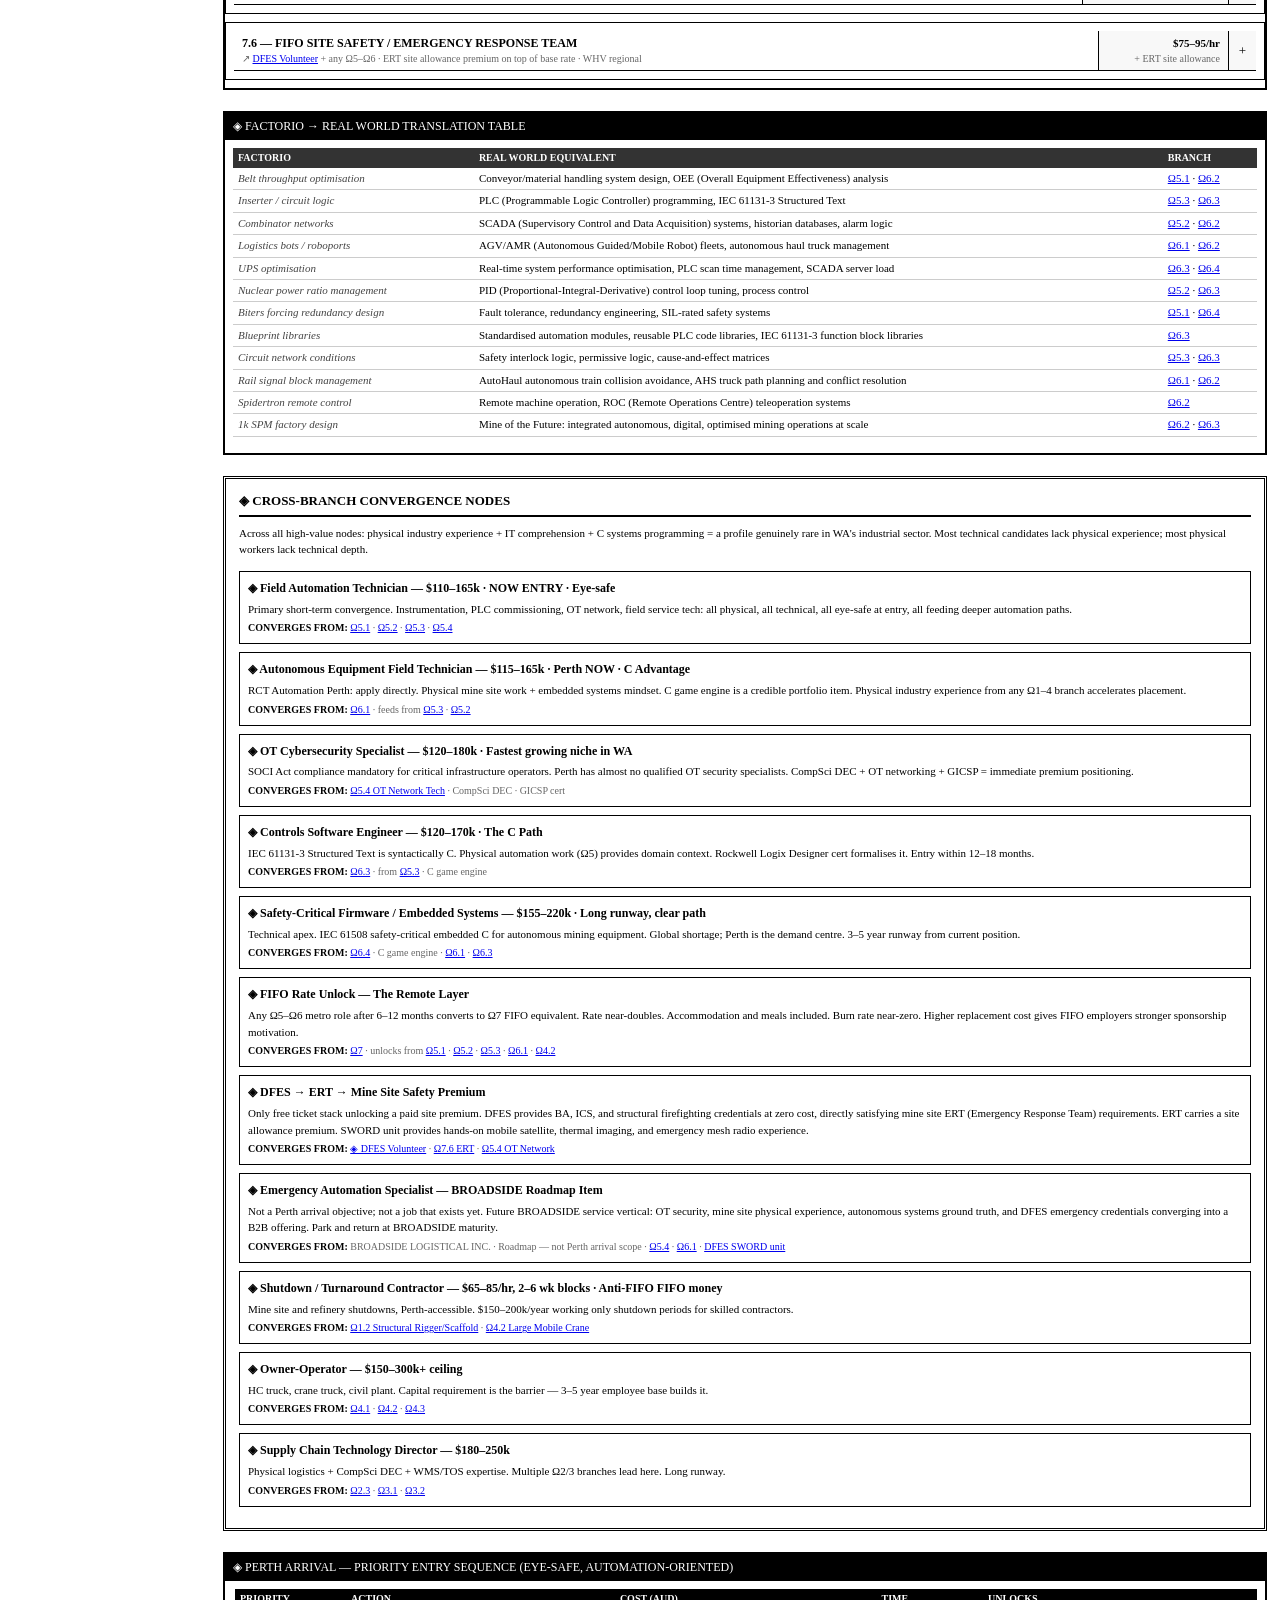
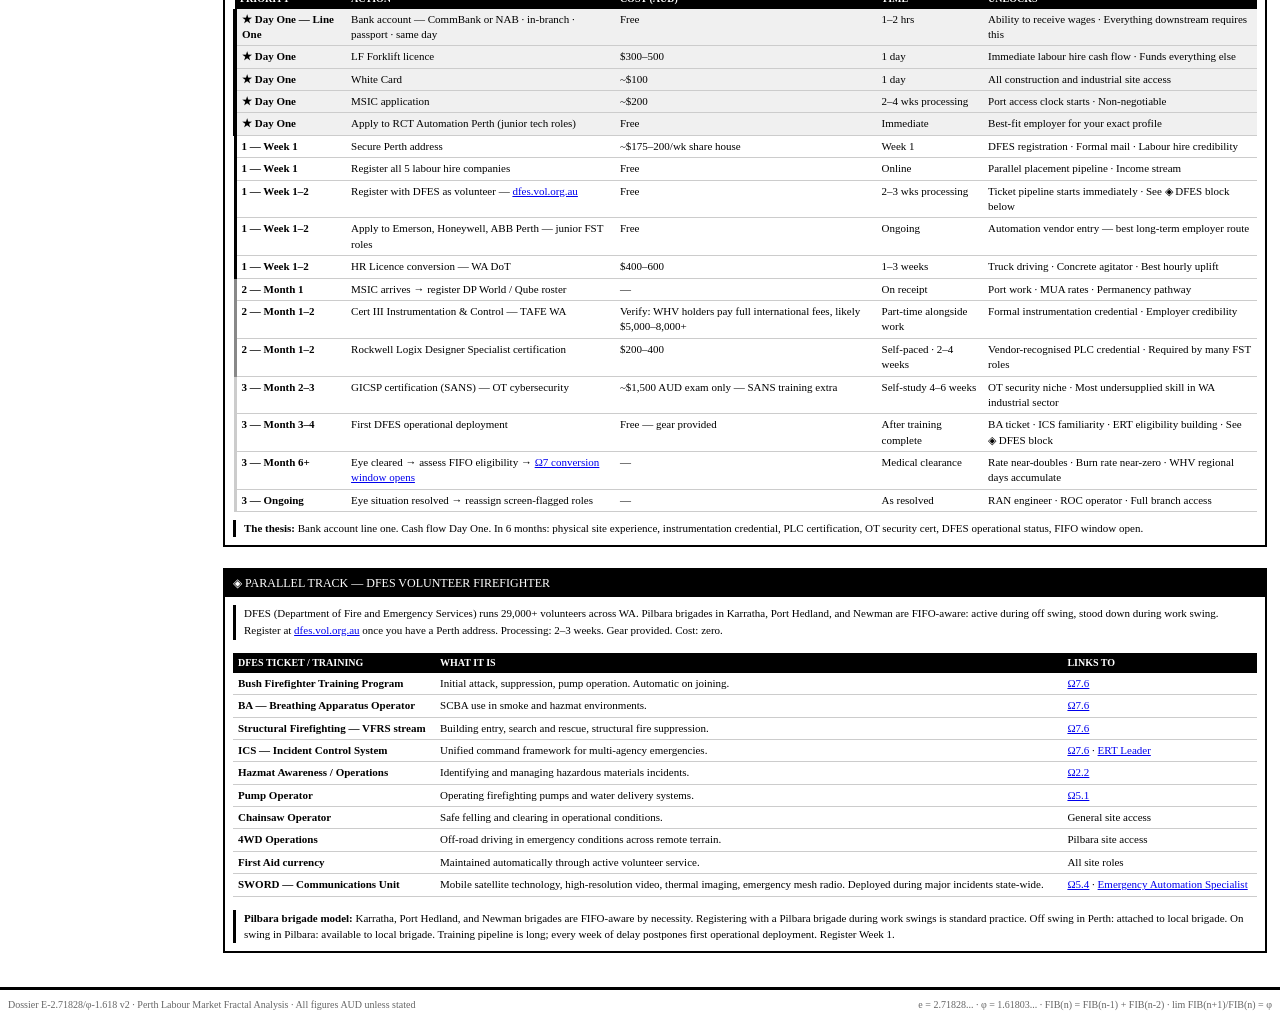
==== commit 11f4a9e3: "Condensed." ====
--- a/perth.html
+++ b/perth.html
@@ -207,13 +207,13 @@
 <div id="masthead">
   <div>
     <h1>Perth Labour Market — Fractal Analysis Dossier v2</h1>
-    <div class="sub">Western Australia · Physical Trades · Automation & Field Tech · Convergence Pathways · Early Entry Emphasis</div>
+    <div class="sub">Western Australia · Physical Trades · Automation &amp; Field Tech · Convergence Pathways · Early Entry Emphasis</div>
     <div style="font-size:11px;color:#666;margin-top:3px;letter-spacing:0.04em;">BROADSIDE LOGISTICAL INC. · BROADSIDE AUSTRALIA — Research Phase</div>
   </div>
   <div class="meta">
     <div><span>Dossier Ref:</span> <b>E-2.71828 / φ-1.618 / v2</b></div>
     <div><span>Series:</span> FIB 1,1,2,3,5,8,13,21,34,55...</div>
-    <div><span>Branches:</span> 6 Primary · 34 Secondary · 89+ Terminal</div>
+    <div><span>Branches:</span> 7 Primary · 34 Secondary · 89+ Terminal</div>
     <div><span>Subject:</span> WHV · CS DEC (WES) · Dual Passport · C Game Engine · Factorio 1k SPM</div>
     <div><span>Priority:</span> Eye-safe NOW entries marked ◄ NOW throughout</div>
   </div>
@@ -249,7 +249,7 @@
   <a class="toc-btn toc-hot" href="#b6-roc">↳ 6.2 Remote Ops Tech</a>
   <a class="toc-btn toc-hot" href="#b6-csw">↳ 6.3 Controls Software Eng.</a>
   <a class="toc-btn toc-hot" href="#b6-emb">↳ 6.4 Embedded Systems</a>
-  <a class="toc-btn hot" href="#b7">★ Ω7 · FIFO — The Remote Layer</a>
+  <a class="toc-btn hot" href="#b7">★ Ω7 · FIFO</a>
   <a class="toc-btn toc-hot" href="#b7-1">↳ 7.1 FIFO Rigger</a>
   <a class="toc-btn toc-hot" href="#b7-2">↳ 7.2 FIFO E&amp;I / Instrumentation</a>
   <a class="toc-btn toc-hot" href="#b7-3">↳ 7.3 FIFO PLC / Commissioning</a>
@@ -292,9 +292,172 @@
 
 
   <div class="now-banner">
-    <div><b>★ PRIORITY BRANCHES: Ω5 (Field Automation) and Ω6 (Mining Automation)</b> — the hard intersection of nerd and brawn. Early entry points marked ◄ NOW throughout. Eye-safe, Perth-entry, immediate.</div>
+    <div><b>★ PRIORITY BRANCHES: Ω5 (Field Automation) · Ω6 (Mining Automation) · Ω7 (FIFO — unlocks Month 6+)</b> — the hard intersection of nerd and brawn. Eye-safe Perth-entry points marked ◄ NOW throughout.</div>
     <div class="now-tag">C + CompSci DEC + Factorio = rare profile</div>
   </div>
+
+
+  <!-- ═══ BRANCHES 1–4 (CONDENSED) ═══ -->
+  <details class="branch-section" id="b1">
+    <summary class="branch-header">
+      <span>Ω1 · Communications Rigger <span class="dtag">depth ×e¹</span></span>
+      <span class="pay-badge">$45–68/hr · $110–135k</span>
+    </summary>
+    
+
+      <div style="font-size:11px;border-left:3px solid #000;padding-left:8px;margin-bottom:8px;">Cross-reference: Comms rigging overlaps with <a href="#b5-otn">Ω5.4 OT Network Tech</a> (industrial wireless on mine sites) and <a href="#b5-inst">Ω5.1 Instrumentation Tech</a> (sensor mounting and cabling). The RF Technician branch (Ω1.3) feeds directly into automation vendor roles at <a href="#b5-fst">Ω5.2</a>.</div>
+
+      <div class="role-node now-entry whv-ok" id="b1-th">
+        <div class="role-node-header" onclick="togR('r1-1')">
+          <div class="rtitle-cell"><div class="rtitle">1.1 — Tower Hand / Tower Technician</div><div class="rsub">Entry · Working at Heights + White Card · 2 weeks to employment</div></div>
+          <div class="rpay-cell">$36–52/hr<div class="rpay-sub">Entry level</div></div>
+          <div class="rexp-cell">+</div>
+        </div>
+        <div class="role-body" id="r1-1">
+          <div class="rdesc">General maintenance and assist work under a licensed rigger. Fastest physical entry point in Ω1. Employable within 2 weeks of Perth arrival. Many companies fund ticket progression on the job.</div>
+          <a class="xref" href="#b5-otn">↗ Industrial wireless comms on tower sites feeds into Ω5.4 OT Network Tech</a>
+          <div class="sub-branches"><div class="sub-branches-title">Key Progression</div>
+            <div class="sub-role"><div class="sub-role-header" onclick="togS('s1-rope')"><div class="sname"><span class="arr">→</span>Rope Access Technician — IRATA <span class="dtag">L2</span></div><div class="spay">5 days · ~$1,500 · $50–70/hr</div><div class="stoggle">+</div></div>
+              <div class="sub-body" id="s1-rope"><p>Opens industrial inspection, wind turbine, high-rise facade, mining structure inspection. Crossover with <a href="#b5-inst">Ω5.1 Instrumentation</a>: rope access + instrument calibration on elevated structures is a premium niche.</p></div>
+            </div>
+            <div class="sub-role"><div class="sub-role-header" onclick="togS('s1-lead')"><div class="sname"><span class="arr">→</span>Lead Hand → Tower Crew Supervisor → Project Coordinator <span class="dtag">L2–L4</span></div><div class="spay">$45–130k range</div><div class="stoggle">+</div></div>
+              <div class="sub-body" id="s1-lead"><p>Standard supervision pathway. Project Coordinator is screen-heavy — flag. <a href="#b5-fst">Ω5.2 Field Service Tech</a> roles at telco automation vendors are an adjacent transition.</p></div>
+            </div>
+          </div>
+        </div>
+      </div>
+
+      <div class="role-node whv-ok" id="b1-sr">
+        <div class="role-node-header" onclick="togR('r1-2')">
+          <div class="rtitle-cell"><div class="rtitle">1.2 — Structural Rigger</div><div class="rsub">RB/RI/RA · Construction · Industrial · Crane Coordination</div></div>
+          <div class="rpay-cell">$48–68/hr<div class="rpay-sub">RI adds $5–8/hr</div></div>
+          <div class="rexp-cell">+</div>
+        </div>
+        <div class="role-body" id="r1-2">
+          <div class="rdesc">Lifting and rigging heavy plant. Strong Perth market: Metronet, Westport, CBD towers. Shutdown/turnaround work is the convergence node — <a href="#conv">see Convergence Nodes</a>.</div>
+          <div class="sub-branches"><div class="sub-branches-title">Key Progression</div>
+            <div class="sub-role"><div class="sub-role-header" onclick="togS('s1-dog2')"><div class="sname"><span class="arr">→</span>Dogman → Mobile Crane Operator → Heavy Lift Specialist ◈ <span class="dtag">L2–L4</span></div><div class="spay">$40–110/hr range</div><div class="stoggle">+</div></div>
+              <div class="sub-body" id="s1-dog2"><p>Dogman + RB rigging = parallel tickets, strong combination. Mobile crane → shutdown specialist is the high-earning terminal node. <a href="#conv">See Convergence: Shutdown/Turnaround.</a></p></div>
+            </div>
+          </div>
+        </div>
+      </div>
+
+      <div class="role-node" id="b1-rf">
+        <div class="role-node-header" onclick="togR('r1-3')">
+          <div class="rtitle-cell"><div class="rtitle">1.3 — RF / Antenna Technician</div><div class="rsub">Spectrum Analysis · PIM Testing · LTE · 5G NR · CompSci Direct Advantage</div></div>
+          <div class="rpay-cell">$52–80/hr<div class="rpay-sub">$105–155k</div></div>
+          <div class="rexp-cell">+</div>
+        </div>
+        <div class="role-body" id="r1-3">
+          <div class="rdesc">Testing, alignment, commissioning of antenna systems. CompSci DEC is a direct advantage. RAN Engineer and senior RF consulting progression is screen-heavy — flag. Industrial wireless on mine sites (Rajant mesh radio, Nokia MXIE) uses RF skills in mining automation context. <a href="#b5-otn">Cross-reference Ω5.4 OT Network Tech.</a></div>
+          <div class="sub-branches"><div class="sub-branches-title">Key Progression</div>
+            <div class="sub-role"><div class="sub-role-header" onclick="togS('s1-ran2')"><div class="sname"><span class="arr">→</span>RAN Engineer → Network Optimisation → Senior RF/RAN Consultant <span class="dtag">L2–L4</span></div><div class="spay">$85–180/hr range · <span class="flag-tag">!</span></div><div class="stoggle">+</div></div>
+              <div class="sub-body" id="s1-ran2"><p>Screen-heavy. Post-resolution, high-value path. Mine site private wireless (LTE/5G) is a major Perth market; RF Technician with both RF propagation and industrial automation knowledge (OPC-UA, SCADA) is extremely rare. <a href="#b5-otn">See Ω5.4 OT Network for the industrial convergence.</a></p></div>
+            </div>
+          </div>
+        </div>
+      </div>
+
+    </details>
+
+  <details class="branch-section" id="b2">
+    <summary class="branch-header">
+      <span>Ω2 · Stevedore <span class="dtag">depth ×e²</span></span>
+      <span class="pay-badge">$50–72/hr · MUA Protected · MSIC Critical</span>
+    </summary>
+    
+
+      <div style="font-size:11px;border-left:3px solid #000;padding-left:8px;margin-bottom:8px;">Port automation crossover: Fremantle terminal automation (RTG cranes, TOS) feeds directly into <a href="#b5-fst">Ω5.2 Field Service Tech</a> and <a href="#b6-roc">Ω6.2 Remote Operations</a>. The Terminal Systems Analyst node is a direct convergence with <a href="#b5-otn">Ω5.4 OT Network</a>.</div>
+
+      <div class="role-node now-entry whv-ok" id="b2-core">
+        <div class="role-node-header" onclick="togR('r2m')">
+          <div class="rtitle-cell"><div class="rtitle">Stevedore — Core Role</div><div class="rsub">Fremantle (DP World) · Kwinana Bulk (Qube) · MSIC Day One</div></div>
+          <div class="rpay-cell">$50–72/hr<div class="rpay-sub">+ shift penalties</div></div>
+          <div class="rexp-cell">+</div>
+        </div>
+        <div class="role-body" id="r2m">
+          <div class="rdesc">Port labour, MUA protected. MSIC (Maritime Security ID Card) must be applied for Day One (2–4 week processing). Physical, well-paid, fast roster access once MSIC is in hand.</div>
+          <div class="info-grid">
+            <div class="info-box"><div class="info-box-title">MSIC — Apply Day One</div><ul><li>Federal background check · ~$200 · 2–4 weeks</li><li>Without it: zero port access</li><li>Processing clock runs parallel to forklift/other work</li></ul></div>
+            <div class="info-box"><div class="info-box-title">Automation Crossover</div><ul><li>Port automation (RTG, STS cranes) → <a href="#b5-fst">Ω5.2 FST</a></li><li>TOS systems → <a href="#b5-otn">Ω5.4 OT Network</a></li><li>Terminal Systems Analyst → <a href="#conv">Convergence Node</a></li></ul></div>
+          </div>
+        </div>
+      </div>
+
+      <div class="role-node" id="b2-pe">
+        <div class="role-node-header" onclick="togR('r2-1')">
+          <div class="rtitle-cell"><div class="rtitle">2.1 — Port Equipment Operator → Terminal Systems Analyst ◈</div><div class="rsub">Straddle · RTG · STS · Automation Crossover</div></div>
+          <div class="rpay-cell">$58–85/hr → $120–160k<div class="rpay-sub">Convergence node</div></div>
+          <div class="rexp-cell">+</div>
+        </div>
+        <div class="role-body" id="r2-1">
+          <div class="rdesc">Terminal automation progression: Equipment Operator → Automation Technician → Terminal Systems Analyst. <a href="#b5-fst">Cross-reference Ω5.2 Field Service Tech</a> — DeltaV and Experion are deployed in port environments.</div>
+        </div>
+      </div>
+      <div class="role-node" id="b2-cs"><div class="role-node-header" onclick="togR('r2-2')"><div class="rtitle-cell"><div class="rtitle">2.2 — Marine Cargo Surveyor → Draught Surveyor / DG Inspector / P&amp;I</div><div class="rsub">$45–75/hr · Multiple specialist paths</div></div><div class="rpay-cell">$45–75/hr</div><div class="rexp-cell">+</div></div><div class="role-body" id="r2-2"><div class="rdesc">Condition/quantity survey, DG (Dangerous Goods) classification, draught measurement. Specialist paths to P&amp;I (Protection and Indemnity) surveying and independent cargo inspection. CompSci applicable to cargo management software and automated measurement systems. <a href="#conv">Hazmat Consultant is a convergence node.</a></div></div></div>
+      <div class="role-node" id="b2-fc"><div class="role-node-header" onclick="togR('r2-3')"><div class="rtitle-cell"><div class="rtitle">2.3 — Freight Logistics Coordinator <span class="flag-tag">!</span></div><div class="rsub">Screen-heavy — revisit post-eye</div></div><div class="rpay-cell">$60–85k</div><div class="rexp-cell">+</div></div><div class="role-body" id="r2-3"><div class="rdesc">Screen-heavy. Flagged. Long-term path: Supply Chain Systems Manager → Digital Supply Chain Consultant ◈. <a href="#b5-otn">OT network background makes you useful in logistics technology integration.</a></div></div></div>
+
+    </details>
+
+  <details class="branch-section" id="b3">
+    <summary class="branch-header">
+      <span>Ω3 · Heavy Forklift Operator <span class="dtag">depth ×e³</span></span>
+      <span class="pay-badge">$38–52/hr · Fastest Perth cash flow · LF licence Day One</span>
+    </summary>
+    
+
+      <div style="font-size:11px;border-left:3px solid #000;padding-left:8px;margin-bottom:8px;">Primary value: fastest Perth cash flow while ticket-stacking. LF licence Day One, labour hire within days. WMS Superuser node crosses into <a href="#b5-fst">Ω5.2</a> and <a href="#b6-roc">Ω6.2</a> as warehouse automation grows in Perth.</div>
+
+      <div class="role-node now-entry whv-ok" id="b3-core"><div class="role-node-header" onclick="togR('r3m')"><div class="rtitle-cell"><div class="rtitle">Heavy Forklift — Core Role</div><div class="rsub">Kewdale/Welshpool · LF licence Day One · Labour hire within days</div></div><div class="rpay-cell">$38–52/hr<div class="rpay-sub">LF Day One</div></div><div class="rexp-cell">+</div></div>
+        <div class="role-body" id="r3m">
+          <div class="rdesc">Fastest Perth cash flow. LF forklift licence one day, $300–500, same-day card. Labour hire placement within days at WorkPac/Programmed/Adecco/Chandler Macleod/Hays. Funds parallel ticket-stacking and self-study.</div>
+          <div class="info-grid">
+            <div class="info-box"><div class="info-box-title">Do This Day One</div><ul><li>LF Forklift — 1 day · $300–500 · same-day card</li><li>Register all 5 labour hire companies online</li><li>Apply MSIC simultaneously (port access in 2–4 weeks)</li></ul></div>
+            <div class="info-box"><div class="info-box-title">Automation Crossover</div><ul><li>WMS Superuser → <a href="#b5-fst">Ω5.2</a> type roles in logistics automation</li><li>Warehouse automation (AMR fleets) growing fast in Perth</li><li>CompSci DEC makes WMS configuration fast to absorb</li></ul></div>
+          </div>
+        </div>
+      </div>
+
+      <div class="role-node" id="b3-rt"><div class="role-node-header" onclick="togR('r3-1')"><div class="rtitle-cell"><div class="rtitle">3.1 — Reach Truck / VNA → WMS Superuser → SC Technology Director ◈</div><div class="rsub">$42–58/hr → $90–250k</div></div><div class="rpay-cell">$42–58/hr</div><div class="rexp-cell">+</div></div><div class="role-body" id="r3-1"><div class="rdesc">High-bay racking, cold storage premium. WMS Superuser crossover (Manhattan, SAP EWM) is the IT-physical convergence node in this branch. WMS Implementation Consultant → SC Technology Director ◈ is the terminal convergence. <a href="#conv">See Convergence Nodes.</a></div></div></div>
+      <div class="role-node" id="b3-ys"><div class="role-node-header" onclick="togR('r3-2')"><div class="rtitle-cell"><div class="rtitle">3.2 — Yard Supervisor → Transport Technology Manager</div><div class="rsub">$65–130k range · Transport planner <span class="flag-tag">!</span></div></div><div class="rpay-cell">$65–130k</div><div class="rexp-cell">+</div></div><div class="role-body" id="r3-2"><div class="rdesc">Transport planning is screen-heavy — flag. Transport Technology Manager (telematics, fleet management platforms) is an IT-logistics hybrid with manageable screen intensity. <a href="#b6-roc">Cross-reference Ω6.2 Remote Operations</a> — remote fleet management at mine sites is conceptually adjacent.</div></div></div>
+      <div class="role-node" id="b3-cl"><div class="role-node-header" onclick="togR('r3-3')"><div class="rtitle-cell"><div class="rtitle">3.3 — Container Logistics Operative → Shipping Line Ops</div><div class="rsub">$35–100k range</div></div><div class="rpay-cell">$35–50/hr</div><div class="rexp-cell">+</div></div><div class="role-body" id="r3-3"><div class="rdesc">Container parks, empty depots, freight stations. Container Inspector → Shipping Line Ops Rep → Commercial Manager pathway. Perth-based with potential relocation to Singapore/Sydney hub offices.</div></div></div>
+
+    </details>
+
+  <details class="branch-section" id="b4">
+    <summary class="branch-header">
+      <span>Ω4 · HR Truck Driver <span class="dtag">depth ×e⁴</span></span>
+      <span class="pay-badge">$42–58/hr · Agitator $95–120k · Licence conversion req.</span>
+    </summary>
+    
+
+      <div style="font-size:11px;border-left:3px solid #000;padding-left:8px;margin-bottom:8px;">Civil Plant → Machine Control Specialist (Ω4.3) is a direct automation crossover: GPS/GNSS machine control is a real-world embedded systems application. <a href="#b6-emb">See Ω6.4 Embedded Systems.</a> OSOM logistics crossover with <a href="#b6-roc">Ω6.2</a>.</div>
+
+      <div class="role-node now-entry whv-ok" id="b4-core"><div class="role-node-header" onclick="togR('r4m')"><div class="rtitle-cell"><div class="rtitle">HR Truck Driver — Core Role</div><div class="rsub">Concrete Agitator dominant · Licence conversion 1–3 weeks · $95–120k</div></div><div class="rpay-cell">$42–58/hr<div class="rpay-sub">Agitator: $65–80/hr eff.</div></div><div class="rexp-cell">+</div></div>
+        <div class="role-body" id="r4m">
+          <div class="rdesc">HR (Heavy Rigid) class. Concrete agitator: antisocial hours + penalties = $55–70/hr effective. Chronic shortage across Boral/Holcim/Hanson/Cockburn Cement. Romanian licence requires WA DoT conversion: 1–3 weeks, $400–600.</div>
+        </div>
+      </div>
+
+      <div class="role-node" id="b4-hc"><div class="role-node-header" onclick="togR('r4-1')"><div class="rtitle-cell"><div class="rtitle">4.1 — HC Driver → Owner-Driver → Road Train → OSOM</div><div class="rsub">$38–95/hr · Owner-driver $150–250k net</div></div><div class="rpay-cell">$38–55/hr</div><div class="rexp-cell">+</div></div><div class="role-body" id="r4-1"><div class="rdesc">HC (Heavy Combination). Interstate linehaul (Perth→Adelaide 2,700km), port container transport, mining consumables. Owner-driver: $80–200k capex, $150–250k net. Road Train → OSOM (Oversize/Overmass) transport of mining equipment.</div></div></div>
+      <div class="role-node" id="b4-ct"><div class="role-node-header" onclick="togR('r4-2')"><div class="rtitle-cell"><div class="rtitle">4.2 — Crane Truck → Franna → Large Mobile Crane → Crane Hire Biz</div><div class="rsub">$42–58/hr entry · Large mobile crane $70–95/hr · Crane hire $500k–2M capex</div></div><div class="rpay-cell">$42–58/hr<div class="rpay-sub">Large crane: $70–95/hr</div></div><div class="rexp-cell">+</div></div><div class="role-body" id="r4-2"><div class="rdesc">Hiab/Fassi crane truck. C6 dogman endorsement. Franna → large mobile crane (Boom Logistics, Maxim, McKay). Shutdown periods: $85–110/hr. Crane hire business: $600–1,200/hr for a large all-terrain crane. <a href="#b6-aet">Cross-reference Ω6.1 Autonomous Equipment Tech.</a></div></div></div>
+
+      <div class="role-node" id="b4-cp">
+        <div class="role-node-header" onclick="togR('r4-3')">
+          <div class="rtitle-cell"><div class="rtitle">4.3 — Civil Plant → Grader → Machine Control Specialist ◈</div><div class="rsub">$38–85/hr · IT/automation crossover</div></div>
+          <div class="rpay-cell">$38–65/hr</div>
+          <div class="rexp-cell">+</div>
+        </div>
+        <div class="role-body" id="r4-3">
+          <div class="rdesc">Excavator, loader, grader, roller. Machine Control Specialist (GPS/GNSS calibration on civil plant) is a direct automation crossover and a convergence node.
+            <a class="xref" href="#b6-emb">see Ω6.4 Embedded Systems — GNSS/INS integration is an embedded systems application</a>
+            <a class="xref" href="#b6-aet">see Ω6.1 Autonomous Equipment Tech — machine control is the surface mining autonomy stack simplified</a>
+          </div>
+        </div>
+      </div>
+
+    </details>
 
 
   <!-- ═══════════════════════════════════════════════════════ -->
@@ -308,7 +471,7 @@
     
 
       <div style="font-size:11px;line-height:1.6;border-left:3px solid #000;padding-left:8px;margin-bottom:13px;">
-        Field automation is where the physical and technical worlds collide and nobody else wants to live in both simultaneously. You're on site — in a mine, a refinery, a port terminal, a water treatment plant — hands on panels, cable trays, sensor housings, valve actuators. You're also reading P&IDs — Piping and Instrumentation Diagrams — writing PLC logic, diagnosing comms faults with a laptop. Physically demanding, technically deep, outdoors or in industrial environments. This is what your profile was built for. Perth's resources sector creates sustained and growing demand at every level of this branch.
+        Field automation: physical and technical simultaneously. On-site at mines, refineries, ports, water treatment plants — hands on panels, cable trays, sensor housings, valve actuators; also reading P&amp;IDs (Piping and Instrumentation Diagrams), writing PLC logic, diagnosing comms faults with a laptop. Physically demanding, technically deep. Perth's resources sector creates sustained and growing demand at every level of this branch.
       </div>
 
       <!-- 5.1 INSTRUMENTATION TECH -->
@@ -316,23 +479,23 @@
         <div class="role-node-header" onclick="togR('r5-1')">
           <div class="rtitle-cell">
             <div class="rtitle">5.1 — Instrumentation Technician</div>
-            <div class="rsub">Sensors · Transmitters · Control Valves · Calibration · P&ID · Eye-safe physical work</div>
+            <div class="rsub">Sensors · Transmitters · Control Valves · Calibration · P&amp;ID · Eye-safe physical work</div>
           </div>
           <div class="rpay-cell">$55–80/hr<div class="rpay-sub">$110–155k · TAFE entry</div></div>
           <div class="rexp-cell">+</div>
         </div>
         <div class="role-body" id="r5-1">
           <div class="rdesc">
-            Instrumentation technicians install, calibrate, and maintain the sensors, transmitters, analysers, and control valves that feed data into process control systems. On a mine site or processing plant this means pressure transmitters, flow meters, level sensors, temperature probes, pH analysers, gas detectors — the nervous system of the facility. Work is physical and field-based: climbing structures, entering confined spaces, working in heat. The screen component is calibration software and documentation — intermittent, not sustained.
+            Instrumentation technicians install, calibrate, and maintain sensors, transmitters, analysers, and control valves feeding process control systems: pressure transmitters, flow meters, level sensors, temperature probes, pH analysers, gas detectors. Work is physical and field-based: climbing structures, confined spaces, heat. Screen component (calibration software, documentation) is intermittent.
           </div>
           <div class="info-grid">
             <div class="info-box">
               <div class="info-box-title">Entry Routes — Perth Now</div>
               <ul>
-                <li>Certificate III in Instrumentation &amp; Control (TAFE WA) — can begin immediately</li>
-                <li>Trainee/apprentice positions — mining companies and contractors hire directly</li>
+                <li>Certificate III in Instrumentation &amp; Control (TAFE WA) — begin immediately</li>
+                <li>Trainee/apprentice positions: mining companies and contractors hire directly</li>
                 <li>Labour hire instrumentation roles (Programmed, Skilled Group)</li>
-                <li>Shutdown instrumentation assist roles — no qual required for assist/hand</li>
+                <li>Shutdown instrumentation assist: no qual required</li>
               </ul>
             </div>
             <div class="info-box">
@@ -341,30 +504,30 @@
                 <li>Emerson (largest automation vendor in WA)</li>
                 <li>Honeywell Process Solutions</li>
                 <li>Yokogawa Australia</li>
-                <li>Wood (formerly Wood Group), Worley (engineering contractors)</li>
+                <li>Wood, Worley (engineering contractors)</li>
                 <li>BHP, Rio Tinto, Fortescue (direct trainee programmes)</li>
               </ul>
             </div>
           </div>
           <span class="it-tag">IT Crossover</span>
-          <p style="font-size:11px;line-height:1.5;margin-bottom:8px;">Instrumentation increasingly uses HART — Highway Addressable Remote Transducer — and Foundation Fieldbus protocols. Digital instrument configuration, asset management software (AMS Device Manager, FieldCare), and FOUNDATION Fieldbus diagnostics are all areas where IT comprehension accelerates you past trade-background techs who treat the device as a black box.</p>
+          <p style="font-size:11px;line-height:1.5;margin-bottom:8px;">Instrumentation increasingly uses HART (Highway Addressable Remote Transducer) and Foundation Fieldbus. Digital instrument configuration, asset management software (AMS Device Manager, FieldCare), and Fieldbus diagnostics are areas where IT comprehension accelerates past trade-background techs.</p>
           <div class="sub-branches"><div class="sub-branches-title">Progression Tree</div>
 
             <div class="sub-role now-sub"><div class="sub-role-header" onclick="togS('s5-instlead')"><div class="sname"><span class="arr">→</span>Senior Instrumentation Technician <span class="dtag">L2</span></div><div class="spay">2–3 yrs · $70–90/hr</div><div class="stoggle">+</div></div>
               <div class="sub-body" id="s5-instlead"><p>Lead calibration programmes, mentor juniors, complex fault diagnosis. Often responsible for instrument asset management database.</p>
                 <div class="l2">
                   <div class="sub-role"><div class="sub-role-header" onclick="togS('s5-insteng')"><div class="sname"><span class="arr">→</span>Instrumentation Engineer <span class="dtag">L3</span></div><div class="spay">3–5 yrs · $115–160k</div><div class="stoggle">+</div></div>
-                    <div class="sub-body" id="s5-insteng"><p>Design and specification of instrument systems for new projects. P&ID development, instrument data sheets, hazardous area classification. Degree or extensive experience pathway. CompSci DEC + field experience is a valid route via RPL — Recognition of Prior Learning.</p>
+                    <div class="sub-body" id="s5-insteng"><p>Design and specification of instrument systems. P&amp;ID development, instrument data sheets, hazardous area classification. CompSci DEC + field experience is a valid route via RPL (Recognition of Prior Learning).</p>
                       <a class="xref" href="#b5-plc">see Ω5.3 PLC Commissioning — natural co-specialisation</a>
                       <div class="l3">
                         <div class="sub-role"><div class="sub-role-header" onclick="togS('s5-funcspec')"><div class="sname"><span class="arr">→</span>Functional Safety Engineer — IEC 61511 <span class="dtag">L4</span></div><div class="spay">$150–200k · TÜV cert</div><div class="stoggle">+</div></div>
-                          <div class="sub-body" id="s5-funcspec"><p>SIS — Safety Instrumented System — design and verification. IEC 61511 standard. TÜV Rheinland certification is the global credential. Extremely scarce. Mining and oil &amp; gas pay top dollar. Perth's resources sector has chronic shortage of certified functional safety engineers.</p></div>
+                          <div class="sub-body" id="s5-funcspec"><p>SIS (Safety Instrumented System) design and verification. IEC 61511 standard. TÜV Rheinland certification is the global credential. Chronic shortage in Perth's resources sector.</p></div>
                         </div>
                       </div>
                     </div>
                   </div>
                   <div class="sub-role"><div class="sub-role-header" onclick="togS('s5-analyser')"><div class="sname"><span class="arr">→</span>Analyser Technician <span class="dtag">L3</span></div><div class="spay">$75–100/hr · High niche value</div><div class="stoggle">+</div></div>
-                    <div class="sub-body" id="s5-analyser"><p>Specialisation in process analysers — gas chromatographs, spectrometers, online analysers. One of the higher-paid instrumentation niches. Analyser techs are genuinely scarce. Understanding of analytical chemistry + instrumentation electronics + calibration protocols. CompSci background helps with the data interpretation and configuration layers.</p></div>
+                    <div class="sub-body" id="s5-analyser"><p>Specialisation in process analysers: gas chromatographs, spectrometers, online analysers. One of the higher-paid instrumentation niches; analyser techs are scarce. Analytical chemistry + instrumentation electronics + calibration protocols. CompSci background helps with data interpretation and configuration.</p></div>
                   </div>
                 </div>
               </div>
@@ -386,11 +549,11 @@
         </div>
         <div class="role-body" id="r5-2">
           <div class="rdesc">
-            Automation vendors send FSTs — Field Service Technicians — to customer sites to commission, troubleshoot, and maintain automation systems. You travel to mines, refineries, ports, water treatment plants. You carry a laptop and a multimeter. You commission DCS — Distributed Control System — loops, configure SCADA servers, replace faulty I/O modules, diagnose network faults, train client operators. The work is physically mobile, technically varied, and genuinely independent. Most FSTs are on the road 60–70% of the time. The eye component is intermittent — you're on-site doing physical work most of the time, with periodic configuration sessions.
+            Automation vendors deploy FSTs (Field Service Technicians) to commission, troubleshoot, and maintain automation systems at mines, refineries, ports, water treatment plants. Tasks: commissioning DCS (Distributed Control System) loops, configuring SCADA servers, replacing I/O modules, diagnosing network faults, training operators. Physically mobile, technically varied, 60–70% travel. Eye component intermittent.
           </div>
           <span class="it-tag">IT Crossover</span>
           <span class="c-tag">C Advantage</span>
-          <p style="font-size:11px;line-height:1.5;margin-bottom:8px;">Most FSTs come from electrical or instrumentation trade backgrounds and treat software as a black box. Someone who understands the system architecture, can read vendor source code, write configuration scripts, and diagnose protocol-level communication faults is a materially different class of FST. Vendors know this and promote these people fast.</p>
+          <p style="font-size:11px;line-height:1.5;margin-bottom:8px;">Most FSTs treat software as a black box. Understanding system architecture, reading vendor source code, writing configuration scripts, and diagnosing protocol-level faults makes a materially different class of FST. Vendors promote these people fast.</p>
           <div class="info-grid">
             <div class="info-box">
               <div class="info-box-title">DCS Platforms to Know</div>
@@ -407,28 +570,28 @@
               <div class="info-box-title">Entry — Perth Now</div>
               <ul>
                 <li>Apply directly to Emerson, Honeywell, ABB Perth offices</li>
-                <li>Junior FST / Commissioning Technician roles — exist</li>
+                <li>Junior FST / Commissioning Technician roles available</li>
                 <li>CompSci DEC + PLC self-study + physical industry experience = strong application</li>
-                <li>Emerson runs graduate/associate programmes — apply directly</li>
+                <li>Emerson graduate/associate programmes: apply directly</li>
               </ul>
             </div>
           </div>
           <div class="sub-branches"><div class="sub-branches-title">Progression Tree</div>
 
             <div class="sub-role"><div class="sub-role-header" onclick="togS('s5-srfst')"><div class="sname"><span class="arr">→</span>Senior Field Service Technician <span class="dtag">L2</span></div><div class="spay">2–4 yrs · $80–110/hr</div><div class="stoggle">+</div></div>
-              <div class="sub-body" id="s5-srfst"><p>Lead commissioning projects, manage junior techs on site, interface directly with client engineering teams. Often the person the mine calls at 2am when the DCS fails during a shutdown.</p>
+              <div class="sub-body" id="s5-srfst"><p>Lead commissioning projects, manage junior techs, interface with client engineering. The person the mine calls at 2am when the DCS fails during a shutdown.</p>
                 <div class="l2">
                   <div class="sub-role"><div class="sub-role-header" onclick="togS('s5-syseng')"><div class="sname"><span class="arr">→</span>Systems / Applications Engineer <span class="dtag">L3</span></div><div class="spay">4–6 yrs · $155–200k</div><div class="stoggle">+</div></div>
-                    <div class="sub-body" id="s5-syseng"><p>Technical design authority for a DCS platform. Develops standard configurations, application code libraries, best practices. The role where C background and systems thinking become directly applicable to industrial automation. <a class="xref" href="#b6-csw">see Ω6.3 Controls Software Engineer</a></p>
+                    <div class="sub-body" id="s5-syseng"><p>Technical design authority for a DCS platform. Develops standard configurations, code libraries, best practices. <a class="xref" href="#b6-csw">see Ω6.3 Controls Software Engineer</a></p>
                       <div class="l3">
                         <div class="sub-role"><div class="sub-role-header" onclick="togS('s5-solarch')"><div class="sname"><span class="arr">→</span>Automation Solutions Architect <span class="dtag">L4</span></div><div class="spay">$160–210k · Pre-sales + delivery</div><div class="stoggle">+</div></div>
-                          <div class="sub-body" id="s5-solarch"><p>Designs complete automation solutions for major capital projects. Pre-sales technical authority + delivery oversight. Works across hardware, software, networking, and process. The most senior individual contributor role in the automation vendor world. CompSci DEC + physical site experience + systems engineering = the full profile.</p></div>
+                          <div class="sub-body" id="s5-solarch"><p>Designs complete automation solutions for major capital projects. Pre-sales technical authority + delivery oversight. Most senior individual contributor in the automation vendor world.</p></div>
                         </div>
                       </div>
                     </div>
                   </div>
                   <div class="sub-role"><div class="sub-role-header" onclick="togS('s5-prodspec')"><div class="sname"><span class="arr">→</span>Product Specialist / Technical Consultant <span class="dtag">L3</span></div><div class="spay">$165–210k · Global travel</div><div class="stoggle">+</div></div>
-                    <div class="sub-body" id="s5-prodspec"><p>Deep expertise in one vendor platform, deployed globally on major projects. Emerson, Honeywell, ABB all have these roles. Perth-based but travelling to major projects in WA, NT, QLD, and internationally. High compensation, genuinely elite technical work.</p></div>
+                    <div class="sub-body" id="s5-prodspec"><p>Deep expertise in one vendor platform, deployed globally on major projects. Perth-based with travel to WA, NT, QLD, and internationally.</p></div>
                   </div>
                 </div>
               </div>
@@ -450,11 +613,11 @@
         </div>
         <div class="role-body" id="r5-3">
           <div class="rdesc">
-            PLC commissioning technicians take a control panel from the factory to a functioning system on site. This involves physical panel wiring, I/O loop checking — verifying every physical signal path from field instrument to PLC input — software upload, tag database verification, and functional testing. It's a hybrid role: 60% physical, 40% laptop. The laptop component is intermittent and close-range — not sustained screen staring. Rockwell and Siemens dominate Perth's mining and industrial automation market.
+            PLC commissioning technicians take control panels from factory to functioning on-site systems: physical panel wiring, I/O loop checking (verifying every signal path from field instrument to PLC input), software upload, tag database verification, functional testing. Hybrid: 60% physical, 40% laptop (intermittent, close-range). Rockwell and Siemens dominate Perth's market.
           </div>
           <span class="c-tag">C Advantage</span>
           <span class="it-tag">IT Crossover</span>
-          <p style="font-size:11px;line-height:1.5;margin-bottom:8px;">IEC 61131-3 Structured Text is syntactically C. If you wrote a game engine in C, you can write PLC Structured Text in an afternoon. Ladder Logic and Function Block Diagram are more visual — trivial to learn from a C background. The people who struggle with PLC programming came up through electrical trade and find the logical/software thinking hard. You come from the opposite direction.</p>
+          <p style="font-size:11px;line-height:1.5;margin-bottom:8px;">IEC 61131-3 Structured Text is syntactically C. Ladder Logic and Function Block Diagram are visual variants, trivial from a C background. Electrical trade-background techs struggle with the software thinking; C programmers have the inverse problem.</p>
           <div class="info-grid">
             <div class="info-box">
               <div class="info-box-title">Platforms — Learn These</div>
@@ -463,14 +626,14 @@
                 <li>Siemens TIA Portal — free trial available</li>
                 <li>Beckhoff TwinCAT 3 — free, runs on any PC, closest to C</li>
                 <li>Codesys — open-source IEC 61131-3 runtime, free</li>
-                <li>Learn all four — each 2–3 days to productive level from C background</li>
+                <li>Learn all four: 2–3 days each to productive level from C background</li>
               </ul>
             </div>
             <div class="info-box">
               <div class="info-box-title">Entry — Perth / Japan Now</div>
               <ul>
-                <li>Self-study: TIA Portal + Beckhoff TwinCAT — start tonight</li>
-                <li>Rockwell Logix Designer Specialist cert — vendor credential, widely recognised by Perth automation employers</li>
+                <li>TIA Portal + Beckhoff TwinCAT — both free, start immediately</li>
+                <li>Rockwell Logix Designer Specialist cert: widely recognised by Perth automation employers</li>
                 <li>Junior commissioning tech roles — engineering contractors (Downer, Ventia)</li>
                 <li>Panel wiring assistant — no PLC knowledge needed, learn on job</li>
               </ul>
@@ -482,7 +645,7 @@
               <div class="sub-body" id="s5-plclead"><p>Runs commissioning projects end-to-end. Writes loop check sheets, manages commissioning database, coordinates between electrical, instrumentation, and process teams.</p>
                 <div class="l2">
                   <div class="sub-role"><div class="sub-role-header" onclick="togS('s5-plceng')"><div class="sname"><span class="arr">→</span>PLC / Controls Engineer <span class="dtag">L3</span></div><div class="spay">3–6 yrs · $115–160k</div><div class="stoggle">+</div></div>
-                    <div class="sub-body" id="s5-plceng"><p>Writes the actual control logic — not just commissions it. Designs state machines, safety interlock logic, sequence control, PID loop tuning. This is where C programming background becomes a genuine structural advantage over electrical trade-background engineers.</p>
+                    <div class="sub-body" id="s5-plceng"><p>Writes control logic: state machines, safety interlock logic, sequence control, PID tuning. C background is a structural advantage over electrical trade-background engineers.</p>
                       <a class="xref" href="#b6-csw">see Ω6.3 Controls Software Engineer — direct continuation</a>
                       <a class="xref" href="#b5-fst">see Ω5.2 Field Service Tech — parallel career path</a>
                     </div>
@@ -507,14 +670,14 @@
         </div>
         <div class="role-body" id="r5-4">
           <div class="rdesc">
-            OT — Operational Technology — networks are the industrial cousin of IT networks. They run automation systems: PLCs, DCS, SCADA servers, historian databases, HMIs. They use industrial protocols (Profinet, EtherNet/IP, Modbus TCP, OPC-UA) rather than standard IT protocols, and have deterministic real-time requirements that standard IT networking doesn't. OT network techs configure switches, firewalls, and routers for industrial environments, troubleshoot protocol-level comms faults, and manage the increasingly complex OT/IT boundary. Physical work involves cable installation, patch panel work, switch racking. Configuration work is laptop-based but intermittent.
+            OT (Operational Technology) networks run automation systems: PLCs, DCS, SCADA servers, historian databases, HMIs. They use industrial protocols (Profinet, EtherNet/IP, Modbus TCP, OPC-UA) with deterministic real-time requirements. OT network techs configure industrial switches, firewalls, and routers; troubleshoot protocol-level comms faults; manage the OT/IT boundary. Physical work: cable installation, patch panels, switch racking. Configuration work: intermittent laptop.
           </div>
           <span class="it-tag">IT Crossover — Direct Advantage</span>
           <span class="c-tag">C Advantage</span>
-          <p style="font-size:11px;line-height:1.5;margin-bottom:8px;">A CompSci DEC who understands TCP/IP at the packet level is already 80% of the way to OT networking. The remaining 20% is learning the industrial protocols and the Purdue model for network segmentation. OT network techs who come from IT backgrounds and also understand the physical automation systems they're connecting are exceptionally rare and exceptionally valuable.</p>
+          <p style="font-size:11px;line-height:1.5;margin-bottom:8px;">TCP/IP comprehension at packet level covers 80% of OT networking. The remaining 20% is industrial protocols and the Purdue segmentation model. OT network techs with IT backgrounds who also understand the physical automation systems they connect are exceptionally rare and valuable.</p>
           <div class="info-grid">
             <div class="info-box">
-              <div class="info-box-title">Protocols to Learn — Start Now</div>
+              <div class="info-box-title">Protocols to Learn</div>
               <ul>
                 <li>Modbus TCP/RTU — oldest, simplest, ubiquitous</li>
                 <li>EtherNet/IP — Rockwell's industrial Ethernet (CIP protocol)</li>
@@ -525,9 +688,9 @@
               </ul>
             </div>
             <div class="info-box">
-              <div class="info-box-title">Certifications — Stackable Now</div>
+              <div class="info-box-title">Certifications</div>
               <ul>
-                <li>CCNA (Cisco) — if you don't have it, do it. Baseline.</li>
+                <li>CCNA (Cisco) — baseline, do it if absent</li>
                 <li>GICSP — Global Industrial Cyber Security Professional (SANS)</li>
                 <li>Claroty / Nozomi Networks certifications — OT security vendors</li>
                 <li>ISA/IEC 62443 — industrial cybersecurity standard, formal cert available</li>
@@ -537,17 +700,17 @@
           <div class="sub-branches"><div class="sub-branches-title">Progression Tree</div>
 
             <div class="sub-role"><div class="sub-role-header" onclick="togS('s5-otsec')"><div class="sname"><span class="arr">→</span>OT Cybersecurity Specialist <span class="dtag">L2</span></div><div class="spay">$120–180k · Fastest growing niche</div><div class="stoggle">+</div></div>
-              <div class="sub-body" id="s5-otsec"><p>Securing industrial control systems against cyber threats. Government mandated in critical infrastructure. Mining, utilities, oil &amp; gas all have significant compliance requirements under SOCI — Security of Critical Infrastructure Act. Perth has almost no qualified OT security specialists. This is one of the most undersupplied skills in WA's industrial sector.</p>
+              <div class="sub-body" id="s5-otsec"><p>Securing industrial control systems against cyber threats. Mandatory compliance under SOCI (Security of Critical Infrastructure Act) for mining, utilities, oil &amp; gas. Perth has almost no qualified OT security specialists.</p>
                 <div class="l2">
                   <div class="sub-role"><div class="sub-role-header" onclick="togS('s5-otarchitect')"><div class="sname"><span class="arr">→</span>OT/ICS Security Architect <span class="dtag">L3</span></div><div class="spay">$180–240k · Contract $250+/hr</div><div class="stoggle">+</div></div>
-                    <div class="sub-body" id="s5-otarchitect"><p>Designing security architectures for industrial control systems. Works across network segmentation, asset inventory, vulnerability management, incident response. Contract consulting rates are extreme because the skill is so rare. CompSci DEC + OT networking + physical site experience = the complete profile.</p></div>
+                    <div class="sub-body" id="s5-otarchitect"><p>Security architectures for ICS: network segmentation, asset inventory, vulnerability management, incident response. Contract rates are extreme due to scarcity.</p></div>
                   </div>
                 </div>
               </div>
             </div>
 
             <div class="sub-role"><div class="sub-role-header" onclick="togS('s5-opcua')"><div class="sname"><span class="arr">→</span>OPC-UA / Industrial Integration Specialist <span class="dtag">L2</span></div><div class="spay">$110–155k · IT crossover</div><div class="stoggle">+</div></div>
-              <div class="sub-body" id="s5-opcua"><p>OPC-UA — OPC Unified Architecture — is the standard for industrial data exchange. Integrating PLCs, DCS, historians, ERP systems, and cloud platforms via OPC-UA is increasingly critical infrastructure work. Python + OPC-UA libraries (opcua-asyncio) is a real-world skill stack.</p>
+              <div class="sub-body" id="s5-opcua"><p>OPC-UA (OPC Unified Architecture) is the standard for industrial data exchange. Integrating PLCs, DCS, historians, ERP, and cloud platforms via OPC-UA is critical infrastructure work. Python + OPC-UA libraries (opcua-asyncio) is the relevant skill stack.</p>
                 <a class="xref" href="#b6-roc">see Ω6.2 Remote Operations Tech — OPC-UA feeds remote ops data</a>
               </div>
             </div>
@@ -564,13 +727,13 @@
   <!-- ═══════════════════════════════════════════════════════ -->
   <details class="branch-section" id="b6" open>
     <summary class="branch-header hot-branch">
-      <span>★ Ω6 · Mining Automation & Autonomous Systems <span class="dtag">depth ×e⁶</span></span>
+      <span>★ Ω6 · Mining Automation &amp; Autonomous Systems <span class="dtag">depth ×e⁶</span></span>
       <span class="pay-badge">$60–100/hr · Where Perth leads the world</span>
     </summary>
     
 
       <div style="font-size:11px;line-height:1.6;border-left:3px solid #000;padding-left:8px;margin-bottom:13px;">
-        Perth's Pilbara mining operations run the world's most advanced autonomous mining systems. Rio Tinto's AutoHaul — the world's first fully autonomous heavy haul rail network, 1,700km of track — is operated from Perth. BHP's AHS — Autonomous Haulage System — runs 100+ autonomous trucks at Pilbara iron ore operations. Fortescue is running autonomous trucks, drills, and is developing autonomous LHDs — Load-Haul-Dump machines — underground. All of this is controlled, monitored, and increasingly engineered from Perth. The Remote Operations Centres are here. The automation engineers are here. The companies writing the embedded firmware for the machines are here or accessible from here. You are going to the right city.
+        Perth's Pilbara operations run the world's most advanced autonomous mining systems. Rio Tinto's AutoHaul (the world's first fully autonomous heavy haul rail network, 1,700km) operates from Perth. BHP's AHS (Autonomous Haulage System) runs 100+ autonomous trucks. Fortescue operates autonomous trucks and drills and is developing autonomous LHDs (Load-Haul-Dump machines). Remote Operations Centres, automation engineers, and the companies writing embedded firmware are all Perth-based or accessible from Perth.
       </div>
 
       <!-- 6.1 AUTONOMOUS EQUIPMENT TECH -->
@@ -585,16 +748,16 @@
         </div>
         <div class="role-body" id="r6-1">
           <div class="rdesc">
-            Autonomous equipment field technicians deploy, commission, and maintain the hardware and software systems that make mining equipment autonomous. This means fitting trucks, drills, and loaders with sensor arrays — LiDAR, radar, GPS/INS, cameras — configuring the autonomy stack, commissioning the communication infrastructure (mesh radio, high-bandwidth wireless), and diagnosing faults in deployed systems. The work is physically demanding and technically deep. You're on a mine site, in the dirt, working on a 300-tonne haul truck. You're also SSH'd into the vehicle's onboard computer diagnosing a sensor fusion failure.
+            Autonomous equipment field technicians deploy, commission, and maintain the hardware and software making mining equipment autonomous: fitting sensor arrays (LiDAR, radar, GPS/INS, cameras), configuring the autonomy stack, commissioning communication infrastructure (mesh radio, high-bandwidth wireless), diagnosing faults. Physically demanding and technically deep: working on 300-tonne haul trucks while diagnosing sensor fusion failures over SSH.
           </div>
           <span class="c-tag">C Advantage — Direct</span>
           <span class="it-tag">IT Crossover</span>
-          <p style="font-size:11px;line-height:1.5;margin-bottom:8px;">The onboard systems on autonomous mining equipment run embedded Linux. The sensor fusion and path planning code is C/C++. A technician who can read the source code, write diagnostic scripts, and understand the system architecture at a software level is not the same as a technician who can only follow the vendor troubleshooting guide. RCT Automation, Epiroc, and Sandvik all know this and promote accordingly.</p>
+          <p style="font-size:11px;line-height:1.5;margin-bottom:8px;">Onboard systems run embedded Linux; sensor fusion and path planning code is C/C++. A technician who reads source code, writes diagnostic scripts, and understands software architecture is a different tier from one who follows the vendor troubleshooting guide. RCT, Epiroc, and Sandvik promote accordingly.</p>
           <div class="info-grid">
             <div class="info-box">
               <div class="info-box-title">Key Companies — Perth Based</div>
               <ul>
-                <li><b>RCT Automation</b> — Perth HQ, global mining automation. Operator Cab (OC) remote systems. Hire directly.</li>
+                <li><b>RCT Automation</b> — Perth HQ, global mining automation. Hire directly.</li>
                 <li>Epiroc — autonomous drill and LHD systems</li>
                 <li>Sandvik — AutoMine autonomous fleet system</li>
                 <li>Caterpillar (MineStar) — AHS for surface mining</li>
@@ -604,25 +767,25 @@
             <div class="info-box">
               <div class="info-box-title">Entry — Perth Now</div>
               <ul>
-                <li>RCT Automation hire junior/associate tech roles directly — apply now</li>
+                <li>RCT Automation: junior/associate tech roles — apply now</li>
                 <li>Physical industry experience + CompSci DEC = strong application</li>
                 <li>Forklift + White Card as baseline physical site access</li>
                 <li>Linux/bash proficiency — document and demonstrate</li>
-                <li>Basic electronics knowledge useful — not required at entry</li>
+                <li>Basic electronics knowledge useful, not required at entry</li>
               </ul>
             </div>
           </div>
           <div class="sub-branches"><div class="sub-branches-title">Progression Tree</div>
 
             <div class="sub-role"><div class="sub-role-header" onclick="togS('s6-autonomylead')"><div class="sname"><span class="arr">→</span>Autonomy Systems Lead Technician <span class="dtag">L2</span></div><div class="spay">2–3 yrs · $80–110/hr</div><div class="stoggle">+</div></div>
-              <div class="sub-body" id="s6-autonomylead"><p>Technical lead on autonomous fleet deployments. Responsible for system performance, fault resolution, customer technical interface. Often the most technically capable person on a mine site deployment.</p>
+              <div class="sub-body" id="s6-autonomylead"><p>Technical lead on autonomous fleet deployments: system performance, fault resolution, customer technical interface.</p>
                 <div class="l2">
                   <div class="sub-role"><div class="sub-role-header" onclick="togS('s6-atseng')"><div class="sname"><span class="arr">→</span>Autonomous Systems Engineer <span class="dtag">L3</span></div><div class="spay">$110–150k</div><div class="stoggle">+</div></div>
-                    <div class="sub-body" id="s6-atseng"><p>Engineering development of autonomous systems — sensor integration, perception algorithms, localisation, path planning. Where the C background becomes central rather than supplementary. Perth-based R&D roles exist at RCT, Caterpillar, and Fortescue's own technology division.</p>
+                    <div class="sub-body" id="s6-atseng"><p>Engineering development: sensor integration, perception algorithms, localisation, path planning. Perth-based R&amp;D at RCT, Caterpillar, and Fortescue's technology division.</p>
                       <a class="xref" href="#b6-emb">see Ω6.4 Embedded Systems — parallel technical depth</a>
                       <div class="l3">
                         <div class="sub-role"><div class="sub-role-header" onclick="togS('s6-autonomyarch')"><div class="sname"><span class="arr">→</span>Autonomy Architecture Lead <span class="dtag">L4</span></div><div class="spay">$180–230k+</div><div class="stoggle">+</div></div>
-                          <div class="sub-body" id="s6-autonomyarch"><p>Technical authority for an autonomous fleet product. Defines the system architecture, sensor suite, software stack, and integration standards. The Factorio factory designer role, for real mining equipment. Limited supply of people globally who combine embedded systems depth, physical mining experience, and system design capability.</p></div>
+                          <div class="sub-body" id="s6-autonomyarch"><p>Technical authority for an autonomous fleet product: system architecture, sensor suite, software stack, integration standards. Limited global supply of people combining embedded systems depth, physical mining experience, and system design capability.</p></div>
                         </div>
                       </div>
                     </div>
@@ -647,7 +810,7 @@
         </div>
         <div class="role-body" id="r6-2">
           <div class="rdesc">
-            Remote Operations Centres in Perth control mining equipment operating in the Pilbara — 1,500km away. ROC operators monitor autonomous truck fleets, autonomous trains, remote drilling systems. They intervene on exceptions, manage system faults, coordinate with on-site crews. The screen component is real — this is a screen-based role during operation — but the intensity is closer to process control operator than office work, and the screen distance and refresh rates are typically better configured for eye health than standard office environments. Flag this: revisit once eye situation is confirmed stable. ROC technician roles involve more field work — visiting the ROC systems, maintaining hardware, commissioning new remote capabilities.
+            Perth ROCs control Pilbara mining equipment 1,500km away. Operators monitor autonomous truck fleets, trains, and drilling systems; intervene on exceptions; manage faults; coordinate with on-site crews. Screen-based during operation, but intensity closer to process control than office work. ROC technician roles involve more field work: maintaining ROC hardware, commissioning new remote capabilities. Confirm eye stability before pursuing.
           </div>
           <span class="flag-tag">! Mixed screen — confirm eye stability first</span>
           <div class="info-grid">
@@ -665,21 +828,21 @@
               <ul>
                 <li>ROC Operator roles — open to physical mining background</li>
                 <li>ROC Systems Technician — IT/automation background prioritised</li>
-                <li>Physical site experience strongly preferred — you understand what you're watching</li>
+                <li>Physical site experience strongly preferred</li>
               </ul>
             </div>
           </div>
           <div class="sub-branches"><div class="sub-branches-title">Progression Tree</div>
 
             <div class="sub-role"><div class="sub-role-header" onclick="togS('s6-roceng')"><div class="sname"><span class="arr">→</span>ROC Systems Engineer <span class="dtag">L2</span></div><div class="spay">$150–190k · IT crossover</div><div class="stoggle">+</div></div>
-              <div class="sub-body" id="s6-roceng"><p>Designs and maintains the systems architecture of a Remote Operations Centre — SCADA platforms, data historians, network infrastructure, display systems, integration with autonomous fleet management software.</p>
+              <div class="sub-body" id="s6-roceng"><p>Designs and maintains ROC systems architecture: SCADA platforms, data historians, network infrastructure, display systems, autonomous fleet management integration.</p>
                 <a class="xref" href="#b5-otn">see Ω5.4 OT Network Tech — OT/IT convergence is central here</a>
                 <div class="l2">
                   <div class="sub-role"><div class="sub-role-header" onclick="togS('s6-digitalmine')"><div class="sname"><span class="arr">→</span>Digital Mine / Smart Mine Engineer <span class="dtag">L3</span></div><div class="spay">$145–185k · BHP/Rio/FMG</div><div class="stoggle">+</div></div>
-                    <div class="sub-body" id="s6-digitalmine"><p>Designs and implements the integrated digital systems of a modern mine — autonomous equipment, real-time data platforms, predictive maintenance systems, optimisation algorithms. BHP calls this their "Data and Analytics" function. Rio calls it "Operations Technology". Fortescue has a dedicated technology division. All hire heavily in Perth. The Factorio brain applied to mining operations at scale.</p>
+                    <div class="sub-body" id="s6-digitalmine"><p>Designs and implements integrated digital systems: autonomous equipment, real-time data platforms, predictive maintenance, optimisation algorithms. BHP (Data and Analytics), Rio (Operations Technology), and Fortescue (technology division) all hire heavily in Perth.</p>
                       <div class="l3">
                         <div class="sub-role"><div class="sub-role-header" onclick="togS('s6-futuremine')"><div class="sname"><span class="arr">→</span>Mine of the Future Programme Lead <span class="dtag">L4</span></div><div class="spay">$160–220k</div><div class="stoggle">+</div></div>
-                          <div class="sub-body" id="s6-futuremine"><p>Rio Tinto and BHP both run formal "Mine of the Future" technology programmes. These are senior roles directing the multi-year technology roadmap for autonomous and digital mining. The people who run these programmes are the ones who built the systems below them first. Long runway from current position but a clear line of sight.</p></div>
+                          <div class="sub-body" id="s6-futuremine"><p>Rio Tinto and BHP run formal Mine of the Future programmes directing multi-year autonomous and digital mining technology roadmaps. Senior roles; built on prior systems experience.</p></div>
                         </div>
                       </div>
                     </div>
@@ -704,23 +867,23 @@
         </div>
         <div class="role-body" id="r6-3">
           <div class="rdesc">
-            Controls software engineers write the actual logic that runs industrial automation systems — not just configure existing templates, but design and implement the state machines, sequence logic, safety interlocks, and control algorithms that run mines, refineries, and processing plants. This is where writing a C game engine is directly applicable: you already understand real-time loops, state machines, deterministic execution, and memory-constrained environments. IEC 61131-3 Structured Text will feel like a restricted dialect of C. The entry barrier is typically a physical automation background plus demonstrated programming competence — both of which you have or are building.
+            Controls software engineers design and implement state machines, sequence logic, safety interlocks, and control algorithms for mines, refineries, and processing plants — not merely configuring templates. IEC 61131-3 Structured Text reads as a restricted dialect of C. Entry barrier: physical automation background plus demonstrated programming competence.
           </div>
           <span class="c-tag">C Advantage — Central</span>
           <span class="it-tag">IT Crossover — Central</span>
-          <p style="font-size:11px;line-height:1.5;margin-bottom:8px;">The game engine is the proof of concept. When you apply for a junior controls software role and you can show a C game engine with a real-time loop, a state machine, and memory management — that's a stronger portfolio than most electrical engineers who come up through trade and learn PLC programming by copy-paste. Build Structured Text projects on Codesys or Beckhoff TwinCAT and put them on GitHub. That's your application.</p>
+          <p style="font-size:11px;line-height:1.5;margin-bottom:8px;">A C game engine with a real-time loop, state machine, and memory management is a stronger portfolio than most trade-background electrical engineers bring to junior controls software applications. Build Structured Text projects on Codesys or Beckhoff TwinCAT and put them on GitHub.</p>
           <a class="xref" href="#b5-plc">see Ω5.3 PLC Commissioning Tech — natural entry point to this role</a>
           <a class="xref" href="#b6-emb">see Ω6.4 Embedded Systems — the deeper C path</a>
           <div class="sub-branches"><div class="sub-branches-title">Progression Tree</div>
 
             <div class="sub-role"><div class="sub-role-header" onclick="togS('s6-srlead')"><div class="sname"><span class="arr">→</span>Senior Controls / Lead Software Engineer <span class="dtag">L2</span></div><div class="spay">$120–160k</div><div class="stoggle">+</div></div>
-              <div class="sub-body" id="s6-srlead"><p>Technical lead on control system projects. Responsible for software architecture, code review, standards development, and mentoring junior engineers. Often the highest individual contributor in an automation team.</p>
+              <div class="sub-body" id="s6-srlead"><p>Technical lead: software architecture, code review, standards development, junior mentoring.</p>
                 <div class="l2">
                   <div class="sub-role"><div class="sub-role-header" onclick="togS('s6-automgr')"><div class="sname"><span class="arr">→</span>Automation Engineering Manager <span class="dtag">L3</span></div><div class="spay">$140–180k</div><div class="stoggle">+</div></div>
-                    <div class="sub-body" id="s6-automgr"><p>Management of an automation engineering team. Technical authority + people management. The point at which the Factorio systems design brain becomes directly applicable to managing a team of people building systems.</p>
+                    <div class="sub-body" id="s6-automgr"><p>Automation engineering team management. Technical authority + people management.</p>
                       <div class="l3">
                         <div class="sub-role"><div class="sub-role-header" onclick="togS('s6-ctocto')"><div class="sname"><span class="arr">→</span>CTO / VP Automation — Mining Technology Company <span class="dtag">L4</span></div><div class="spay">$200k+ · Equity possible</div><div class="stoggle">+</div></div>
-                          <div class="sub-body" id="s6-ctocto"><p>RCT Automation, smaller autonomous mining tech startups, WA-based robotics companies. Perth has a growing mining technology startup ecosystem. The people who become CTOs of these companies built the physical systems first.</p></div>
+                          <div class="sub-body" id="s6-ctocto"><p>RCT Automation, autonomous mining tech startups, WA-based robotics companies. Perth has a growing mining technology startup ecosystem.</p></div>
                         </div>
                       </div>
                     </div>
@@ -745,10 +908,10 @@
         </div>
         <div class="role-body" id="r6-4">
           <div class="rdesc">
-            The deepest technical branch in this dossier. Embedded firmware engineers write the C/C++ code that runs on the microcontrollers and SoCs inside industrial and mining equipment — the motor drive controllers, the sensor fusion boards, the autonomous vehicle safety systems, the real-time communication stacks. PLC runtime environments are often themselves C programs. The firmware in a Caterpillar AHS truck's safety controller is C. The localisation stack in an Epiroc autonomous drill is C++. This is the role where writing a game engine in C is not just relevant — it is the closest civilian analogue to what the job requires.
+            Embedded firmware engineers write C/C++ for microcontrollers and SoCs in industrial and mining equipment: motor drive controllers, sensor fusion boards, autonomous vehicle safety systems, real-time comms stacks. PLC runtimes are often C programs. Caterpillar AHS safety controller firmware is C; Epiroc autonomous drill localisation stack is C++.
           </div>
           <span class="c-tag">C Advantage — This IS the role</span>
-          <p style="font-size:11px;line-height:1.5;margin-bottom:8px;">Real-time loops, deterministic execution, memory management without GC, hardware abstraction layers, interrupt service routines — you wrote all of these in your game engine. The industrial application is different but the engineering thinking is identical. Most people in this role came from electronics engineering and learned C. You came from C and need to learn electronics fundamentals. That's a shorter path.</p>
+          <p style="font-size:11px;line-height:1.5;margin-bottom:8px;">Real-time loops, deterministic execution, memory management without GC, hardware abstraction layers, interrupt service routines: all standard in a C game engine. Most embedded engineers come from electronics and learn C; the reverse path (C to electronics fundamentals) is shorter.</p>
           <div class="info-grid">
             <div class="info-box">
               <div class="info-box-title">Technology Stack — Learn Now</div>
@@ -774,14 +937,14 @@
           <div class="sub-branches"><div class="sub-branches-title">Progression Tree</div>
 
             <div class="sub-role"><div class="sub-role-header" onclick="togS('s6-embsr')"><div class="sname"><span class="arr">→</span>Senior Embedded / Firmware Engineer <span class="dtag">L2</span></div><div class="spay">$130–170k</div><div class="stoggle">+</div></div>
-              <div class="sub-body" id="s6-embsr"><p>Technical authority for an embedded platform. Defines architecture, reviews code, sets standards. Mentors juniors. Often the best-paid individual contributor in a mining technology company.</p>
+              <div class="sub-body" id="s6-embsr"><p>Technical authority for an embedded platform: architecture, code review, standards. Often the best-paid individual contributor in a mining technology company.</p>
                 <div class="l2">
                   <div class="sub-role"><div class="sub-role-header" onclick="togS('s6-safetyfirmware')"><div class="sname"><span class="arr">→</span>Safety-Critical Firmware Engineer — IEC 61508 <span class="dtag">L3</span></div><div class="spay">$170–220k · Extremely scarce</div><div class="stoggle">+</div></div>
-                    <div class="sub-body" id="s6-safetyfirmware"><p>Writes firmware for safety-critical systems — autonomous vehicle emergency stops, safety controllers, SIL — Safety Integrity Level — rated systems. IEC 61508 standard. Global shortage of engineers who can do this. Perth's autonomous mining industry needs them. This is the highest technical ceiling in this entire dossier.</p>
+                    <div class="sub-body" id="s6-safetyfirmware"><p>Firmware for safety-critical systems: autonomous vehicle emergency stops, safety controllers, SIL (Safety Integrity Level) rated systems. IEC 61508 standard. Global shortage; Perth's autonomous mining industry is the demand centre. Highest technical ceiling in this dossier.</p>
                       <a class="xref" href="#b5-inst">see Ω5.1 Instrumentation Tech — IEC 61511 functional safety is the field-side equivalent</a>
                       <div class="l3">
                         <div class="sub-role"><div class="sub-role-header" onclick="togS('s6-principaleng')"><div class="sname"><span class="arr">→</span>Principal Engineer — Autonomous Systems <span class="dtag">L4</span></div><div class="spay">$200–280k+ · Rare</div><div class="stoggle">+</div></div>
-                          <div class="sub-body" id="s6-principaleng"><p>The technical apex of autonomous mining technology. Defines the engineering standards for safety-critical autonomous systems. Works at the intersection of functional safety, embedded software, systems engineering, and mining operations. A handful of people in WA hold this profile. That number is growing as the autonomous mining industry matures. The pipeline starts with the physical site work and the C skills you already have.</p></div>
+                          <div class="sub-body" id="s6-principaleng"><p>Defines engineering standards for safety-critical autonomous systems at the intersection of functional safety, embedded software, systems engineering, and mining operations. A handful of people in WA hold this profile; the number is growing.</p></div>
                         </div>
                       </div>
                     </div>
@@ -790,6 +953,160 @@
               </div>
             </div>
 
+          </div>
+        </div>
+      </div>
+
+    </details>
+
+
+  <!-- ═══ OMEGA 7: FIFO — THE REMOTE LAYER ═══ -->
+  <details class="branch-section" id="b7" open>
+    <summary class="branch-header hot-branch">
+      <span>★ Ω7 · FIFO — The Remote Layer <span class="dtag">depth ×e⁷</span></span>
+      <span class="pay-badge">$65–130/hr · accommodation + meals · WHV regional days · unlocks from Ω1–Ω6</span>
+    </summary>
+    
+
+      <div style="font-size:11px;line-height:1.6;border-left:3px solid #000;padding-left:8px;margin-bottom:13px;">
+        Ω7 mirrors Ω1–Ω6 at higher gain. Same roles; remote site. Rate nearly doubles, accommodation and meals included on swing, burn rate near-zero, every Pilbara day counts as WHV regional day (2nd/3rd year eligibility). Unlock: 6–12 months metro experience + eye medical clearance.
+      </div>
+
+      <div class="role-node" id="b7-1">
+        <div class="role-node-header" onclick="togR('r7-1')">
+          <div class="rtitle-cell">
+            <div class="rtitle">7.1 — FIFO Structural Rigger / Advanced Rigger</div>
+            <div class="rsub">↗ <a href="#b1-sr">Ω1.2</a> · Pilbara · 2/1 or 3/1 · Mammoet · PLI · Civmec · Monadelphous · WHV regional</div>
+          </div>
+          <div class="rpay-cell">$65–78/hr<div class="rpay-sub">2/1 · meals+accom incl.</div></div>
+          <div class="rexp-cell">+</div>
+        </div>
+        <div class="role-body" id="r7-1">
+          <div class="rdesc">Same work as <a href="#b1-sr">Ω1.2</a>, different economics. Active SEEK listings: $58–68/hr base + travel allowance. Monadelphous Scarborough HUC 3/3, Civmec BHP Car Dumper Vault, PLI Pilbara shutdown circuit. 2/1: 14 days on, 7 off. Accommodation and meals on swing: $0.</div>
+          <div class="info-grid">
+            <div class="info-box"><div class="info-box-title">Roster Economics</div><ul><li>2/1: 14 on · 7 off · repeat</li><li>3/1: 21 on · 7 off · higher base</li><li>Accommodation + meals: $0 cost on swing</li><li>WHV: Pilbara = regional = 2nd year (88 days) / 3rd year (179 days)</li><li>Net savings rate: extraordinary</li></ul></div>
+            <div class="info-box"><div class="info-box-title">Site Induction Requirements</div><ul><li>BSMS or site-equivalent safety induction</li><li>Site-specific induction: 1–2 days on arrival</li><li>Drug and alcohol testing — pre-employment + random</li><li>Site medical: standard fitness-for-duty</li><li>Fit for duty declaration</li></ul></div>
+          </div>
+          <div class="sub-branches"><div class="sub-branches-title">Progression Tree</div>
+            <div class="sub-role"><div class="sub-role-header" onclick="togS('s7-1-shut')"><div class="sname"><span class="arr">→</span>Shutdown Specialist FIFO ◈ <span class="dtag">L2</span></div><div class="spay">$75–95/hr · shutdown circuit</div><div class="stoggle">+</div></div>
+              <div class="sub-body" id="s7-1-shut"><p>Rotate through Pilbara shutdowns year-round, 2–6 week blocks at top rates. Build the contractor network on the circuit. <a href="#conv">See Convergence: Shutdown/Turnaround.</a></p>
+                <div class="l2"><div class="sub-role"><div class="sub-role-header" onclick="togS('s7-1-hl')"><div class="sname"><span class="arr">→</span>Heavy Lift Specialist FIFO <span class="dtag">L3</span></div><div class="spay">$100–130/hr shutdown</div><div class="stoggle">+</div></div>
+                  <div class="sub-body" id="s7-1-hl"><p>Multi-crane lifts, oversized loads, mine capital shutdowns. Mammoet and Boom Logistics deploy from Perth to Pilbara. Top-tier contractor rates.</p></div>
+                </div></div>
+              </div>
+            </div>
+          </div>
+        </div>
+      </div>
+
+      <div class="role-node" id="b7-2">
+        <div class="role-node-header" onclick="togR('r7-2')">
+          <div class="rtitle-cell">
+            <div class="rtitle">7.2 — FIFO E&amp;I / Instrumentation Technician</div>
+            <div class="rsub">↗ <a href="#b5-inst">Ω5.1</a> · 8/6 DIDO or 2/1 · $90–95/hr confirmed SEEK · Glencore Telfer · BHP Kwinana · Liontown · WHV regional</div>
+          </div>
+          <div class="rpay-cell">$90–95/hr<div class="rpay-sub">8/6 DIDO · meals+accom</div></div>
+          <div class="rexp-cell">+</div>
+        </div>
+        <div class="role-body" id="r7-2">
+          <div class="rdesc">Metro instrumentation at $55–80/hr becomes $90–95/hr DIDO. LNG contractor roles confirmed at $93.17 day / $107.15 night. EEHA (Explosive Atmosphere) ticket adds further premium. Active listings: Rise Specialised Services, Glencore Telfer, Liontown Resources, BOC Welshpool, BHP Kwinana.</div>
+          <div class="sub-branches"><div class="sub-branches-title">Progression Tree</div>
+            <div class="sub-role"><div class="sub-role-header" onclick="togS('s7-2-sr')"><div class="sname"><span class="arr">→</span>Senior E&amp;I Technician FIFO <span class="dtag">L2</span></div><div class="spay">$100–115/hr</div><div class="stoggle">+</div></div>
+              <div class="sub-body" id="s7-2-sr"><p>Lead instrument tech on a mine site or processing plant. Calibration programmes, complex fault diagnosis, shutdown instrument work.</p>
+                <div class="l2"><div class="sub-role"><div class="sub-role-header" onclick="togS('s7-2-fs')"><div class="sname"><span class="arr">→</span>Functional Safety Engineer FIFO — IEC 61511 <span class="dtag">L3</span></div><div class="spay">$150–200k · TÜV cert</div><div class="stoggle">+</div></div>
+                  <div class="sub-body" id="s7-2-fs"><p>SIS design and verification on site. FIFO functional safety engineers are among the highest-paid individual contributors on mine sites. <a class="xref" href="#b5-inst">see Ω5.1 Functional Safety</a></p></div>
+                </div></div>
+              </div>
+            </div>
+          </div>
+        </div>
+      </div>
+
+      <div class="role-node" id="b7-3">
+        <div class="role-node-header" onclick="togR('r7-3')">
+          <div class="rtitle-cell">
+            <div class="rtitle">7.3 — FIFO PLC / Commissioning Technician</div>
+            <div class="rsub">↗ <a href="#b5-plc">Ω5.3</a> · 2/1 DIDO · Jora Perth avg $107,500/yr · Rise $90–95/hr confirmed · WHV regional</div>
+          </div>
+          <div class="rpay-cell">$90–95/hr<div class="rpay-sub">2/1 DIDO · meals+accom</div></div>
+          <div class="rexp-cell">+</div>
+        </div>
+        <div class="role-body" id="r7-3">
+          <div class="rdesc">Commissioning work is project-based and naturally FIFO. Mine expansions, new plants, and automation upgrades require on-site techs for the project duration. Jora Perth average $107,500/yr; DIDO rates significantly higher. Rockwell Studio 5000 and Siemens TIA Portal are the primary requirements.</div>
+          <div class="sub-branches"><div class="sub-branches-title">Progression Tree</div>
+            <div class="sub-role"><div class="sub-role-header" onclick="togS('s7-3-lead')"><div class="sname"><span class="arr">→</span>Lead Commissioning Technician FIFO <span class="dtag">L2</span></div><div class="spay">$100–120/hr</div><div class="stoggle">+</div></div>
+              <div class="sub-body" id="s7-3-lead"><p>Runs commissioning projects end-to-end on site. Loop check database, E&amp;I and process team coordination, client engineering interface. Often billable at contractor rates rather than direct hire.</p>
+                <div class="l2"><div class="sub-role"><div class="sub-role-header" onclick="togS('s7-3-cse')"><div class="sname"><span class="arr">→</span>Controls Engineer FIFO <span class="dtag">L3</span></div><div class="spay">$130–170k · <a href="#b6-csw">mirrors Ω6.3</a></div><div class="stoggle">+</div></div>
+                  <div class="sub-body" id="s7-3-cse"><p>Writing and modifying PLC logic on site during commissioning and shutdown. Structured Text is syntactically C.</p></div>
+                </div></div>
+              </div>
+            </div>
+          </div>
+        </div>
+      </div>
+
+      <div class="role-node" id="b7-4">
+        <div class="role-node-header" onclick="togR('r7-4')">
+          <div class="rtitle-cell">
+            <div class="rtitle">7.4 — FIFO Automation / Controls Field Tech</div>
+            <div class="rsub">↗ <a href="#b5-fst">Ω5.2</a> + <a href="#b6-aet">Ω6.1</a> · 2/1 · RCR Mining Technologies · CBRE · Itero · BHP/Rio/FMG direct · WHV regional</div>
+          </div>
+          <div class="rpay-cell">$85–105/hr<div class="rpay-sub">2/1 · meals+accom</div></div>
+          <div class="rexp-cell">+</div>
+        </div>
+        <div class="role-body" id="r7-4">
+          <div class="rdesc">FIFO field automation and autonomous systems: deploying, commissioning, and maintaining automation systems on operating mine sites. RCR Mining Technologies, Epiroc, Sandvik, Caterpillar MineStar all deploy FIFO techs from Perth. Metro automation experience + site medical unlocks these roles at significantly higher rates.</div>
+          <div class="sub-branches"><div class="sub-branches-title">Progression Tree</div>
+            <div class="sub-role"><div class="sub-role-header" onclick="togS('s7-4-lead')"><div class="sname"><span class="arr">→</span>Autonomy Systems Lead Technician FIFO <span class="dtag">L2</span></div><div class="spay">$100–130/hr · <a href="#b6-aet">mirrors Ω6.1</a></div><div class="stoggle">+</div></div>
+              <div class="sub-body" id="s7-4-lead"><p>Technical lead on autonomous fleet deployment at FIFO mine site. System performance, fault resolution, client technical interface. C background + embedded Linux + physical site experience makes this role hard to fill and harder to replace.</p></div>
+            </div>
+          </div>
+        </div>
+      </div>
+
+      <div class="role-node" id="b7-5">
+        <div class="role-node-header" onclick="togR('r7-5')">
+          <div class="rtitle-cell">
+            <div class="rtitle">7.5 — FIFO Crane Operator — Shutdown Circuit</div>
+            <div class="rsub">↗ <a href="#b4-ct">Ω4.2</a> · Casual shutdown · Mammoet · PLI · Qube · Pilbara circuit</div>
+          </div>
+          <div class="rpay-cell">$75–95/hr<div class="rpay-sub">casual shutdown · meals+accom</div></div>
+          <div class="rexp-cell">+</div>
+        </div>
+        <div class="role-body" id="r7-5">
+          <div class="rdesc">Pilbara shutdown circuit: rotate through mine and refinery shutdowns year-round, 2–6 week blocks. Mammoet Perth deploys casual teams. Large all-terrain crane operators are the premium tier.</div>
+          <div class="sub-branches"><div class="sub-branches-title">Progression Tree</div>
+            <div class="sub-role"><div class="sub-role-header" onclick="togS('s7-5-hl')"><div class="sname"><span class="arr">→</span>Heavy Lift Specialist FIFO ◈ <span class="dtag">L2</span></div><div class="spay">$100–130/hr shutdown</div><div class="stoggle">+</div></div>
+              <div class="sub-body" id="s7-5-hl"><p>Multi-crane lifts, oversized loads, mine capital shutdowns. Among the highest casual hourly rates in WA. <a href="#conv">See Convergence: Shutdown/Turnaround.</a></p></div>
+            </div>
+          </div>
+        </div>
+      </div>
+
+      <div class="role-node" id="b7-6">
+        <div class="role-node-header" onclick="togR('r7-6')">
+          <div class="rtitle-cell">
+            <div class="rtitle">7.6 — FIFO Site Safety / Emergency Response Team</div>
+            <div class="rsub">↗ <a href="#dfes">DFES Volunteer</a> + any Ω5–Ω6 · ERT site allowance premium on top of base rate · WHV regional</div>
+          </div>
+          <div class="rpay-cell">$75–95/hr<div class="rpay-sub">+ ERT site allowance</div></div>
+          <div class="rexp-cell">+</div>
+        </div>
+        <div class="role-body" id="r7-6">
+          <div class="rdesc">Mine sites require ERTs (Emergency Response Teams) at all times. ERT members receive a site allowance premium on top of base rate. DFES ticket stack (BA, ICS, structural firefighting) directly satisfies ERT qualification requirements at zero cost. FIFO automation tech + ERT qualification carries two value streams simultaneously.</div>
+          <a class="xref" href="#dfes">see ◈ DFES Volunteer Firefighter — full ticket crossover table</a>
+          <div class="sub-branches"><div class="sub-branches-title">Progression Tree</div>
+            <div class="sub-role"><div class="sub-role-header" onclick="togS('s7-6-ertl')"><div class="sname"><span class="arr">→</span>ERT Leader <span class="dtag">L2</span></div><div class="spay">$90–110/hr + allowance</div><div class="stoggle">+</div></div>
+              <div class="sub-body" id="s7-6-ertl"><p>Leads emergency response on site. ICS command from DFES directly applicable. Real incident response as a DFES volunteer provides credibility that training cannot replicate.</p>
+                <div class="l2"><div class="sub-role"><div class="sub-role-header" onclick="togS('s7-6-sso')"><div class="sname"><span class="arr">→</span>Site Safety Officer <span class="dtag">L3</span></div><div class="spay">$110–140/hr</div><div class="stoggle">+</div></div>
+                  <div class="sub-body" id="s7-6-sso"><p>Site safety management system compliance, incident investigation, emergency preparedness. Formal HSE qualification pathway. CompSci applicable to safety management software.</p>
+                    <div class="l3"><div class="sub-role"><div class="sub-role-header" onclick="togS('s7-6-hse')"><div class="sname"><span class="arr">→</span>HSE Advisor / Manager <span class="dtag">L4</span></div><div class="spay">$130–160/hr</div><div class="stoggle">+</div></div>
+                      <div class="sub-body" id="s7-6-hse"><p>Senior HSE advisory across multiple sites or at corporate level. Almost nobody walks this path with an automation background underneath it.</p></div>
+                    </div></div>
+                  </div>
+                </div></div>
+              </div>
+            </div>
           </div>
         </div>
       </div>
@@ -806,237 +1123,74 @@
       <table class="factorio-table">
         <thead><tr><th>Factorio</th><th>Real World Equivalent</th><th>Branch</th></tr></thead>
         <tbody>
-          <tr><td>Belt throughput optimisation</td><td>Conveyor and material handling system design, OEE — Overall Equipment Effectiveness — analysis</td><td><a href="#b5-inst">Ω5.1</a> · <a href="#b6-roc">Ω6.2</a></td></tr>
-          <tr><td>Inserter / circuit logic</td><td>PLC — Programmable Logic Controller — programming, IEC 61131-3 Structured Text</td><td><a href="#b5-plc">Ω5.3</a> · <a href="#b6-csw">Ω6.3</a></td></tr>
-          <tr><td>Combinator networks</td><td>SCADA — Supervisory Control and Data Acquisition — systems, historian databases, alarm logic</td><td><a href="#b5-fst">Ω5.2</a> · <a href="#b6-roc">Ω6.2</a></td></tr>
-          <tr><td>Logistics bots / roboports</td><td>AGV/AMR — Autonomous Guided/Mobile Robot — fleets, autonomous haul truck management</td><td><a href="#b6-aet">Ω6.1</a> · <a href="#b6-roc">Ω6.2</a></td></tr>
+          <tr><td>Belt throughput optimisation</td><td>Conveyor/material handling system design, OEE (Overall Equipment Effectiveness) analysis</td><td><a href="#b5-inst">Ω5.1</a> · <a href="#b6-roc">Ω6.2</a></td></tr>
+          <tr><td>Inserter / circuit logic</td><td>PLC (Programmable Logic Controller) programming, IEC 61131-3 Structured Text</td><td><a href="#b5-plc">Ω5.3</a> · <a href="#b6-csw">Ω6.3</a></td></tr>
+          <tr><td>Combinator networks</td><td>SCADA (Supervisory Control and Data Acquisition) systems, historian databases, alarm logic</td><td><a href="#b5-fst">Ω5.2</a> · <a href="#b6-roc">Ω6.2</a></td></tr>
+          <tr><td>Logistics bots / roboports</td><td>AGV/AMR (Autonomous Guided/Mobile Robot) fleets, autonomous haul truck management</td><td><a href="#b6-aet">Ω6.1</a> · <a href="#b6-roc">Ω6.2</a></td></tr>
           <tr><td>UPS optimisation</td><td>Real-time system performance optimisation, PLC scan time management, SCADA server load</td><td><a href="#b6-csw">Ω6.3</a> · <a href="#b6-emb">Ω6.4</a></td></tr>
-          <tr><td>Nuclear power ratio management</td><td>PID — Proportional-Integral-Derivative — control loop tuning, process control</td><td><a href="#b5-fst">Ω5.2</a> · <a href="#b6-csw">Ω6.3</a></td></tr>
+          <tr><td>Nuclear power ratio management</td><td>PID (Proportional-Integral-Derivative) control loop tuning, process control</td><td><a href="#b5-fst">Ω5.2</a> · <a href="#b6-csw">Ω6.3</a></td></tr>
           <tr><td>Biters forcing redundancy design</td><td>Fault tolerance, redundancy engineering, SIL-rated safety systems</td><td><a href="#b5-inst">Ω5.1</a> · <a href="#b6-emb">Ω6.4</a></td></tr>
           <tr><td>Blueprint libraries</td><td>Standardised automation modules, reusable PLC code libraries, IEC 61131-3 function block libraries</td><td><a href="#b6-csw">Ω6.3</a></td></tr>
           <tr><td>Circuit network conditions</td><td>Safety interlock logic, permissive logic, cause-and-effect matrices</td><td><a href="#b5-plc">Ω5.3</a> · <a href="#b6-csw">Ω6.3</a></td></tr>
           <tr><td>Rail signal block management</td><td>AutoHaul autonomous train collision avoidance, AHS truck path planning and conflict resolution</td><td><a href="#b6-aet">Ω6.1</a> · <a href="#b6-roc">Ω6.2</a></td></tr>
-          <tr><td>Spidertron remote control</td><td>Remote machine operation, ROC — Remote Operations Centre — teleoperation systems</td><td><a href="#b6-roc">Ω6.2</a></td></tr>
-          <tr><td>1k SPM factory design</td><td>Mine of the Future — integrated autonomous, digital, and optimised mining operations at scale</td><td><a href="#b6-roc">Ω6.2</a> · <a href="#b6-csw">Ω6.3</a></td></tr>
+          <tr><td>Spidertron remote control</td><td>Remote machine operation, ROC (Remote Operations Centre) teleoperation systems</td><td><a href="#b6-roc">Ω6.2</a></td></tr>
+          <tr><td>1k SPM factory design</td><td>Mine of the Future: integrated autonomous, digital, optimised mining operations at scale</td><td><a href="#b6-roc">Ω6.2</a> · <a href="#b6-csw">Ω6.3</a></td></tr>
         </tbody>
       </table>
     </div>
   </div>
 
 
-  <!-- ═══ BRANCHES 1–4 (CONDENSED) ═══ -->
-  <details class="branch-section" id="b1">
-    <summary class="branch-header">
-      <span>Ω1 · Communications Rigger <span class="dtag">depth ×e¹</span></span>
-      <span class="pay-badge">$45–68/hr · $110–135k</span>
-    </summary>
-    
-
-      <div style="font-size:11px;border-left:3px solid #000;padding-left:8px;margin-bottom:8px;">Cross-reference: Comms rigging overlaps with <a href="#b5-otn">Ω5.4 OT Network Tech</a> (industrial wireless infrastructure on mine sites) and <a href="#b5-inst">Ω5.1 Instrumentation Tech</a> (sensor mounting and cabling). The RF Technician branch (Ω1.3) feeds directly into automation vendor roles at <a href="#b5-fst">Ω5.2</a>.</div>
-
-      <div class="role-node now-entry whv-ok" id="b1-th">
-        <div class="role-node-header" onclick="togR('r1-1')">
-          <div class="rtitle-cell"><div class="rtitle">1.1 — Tower Hand / Tower Technician</div><div class="rsub">Entry · Working at Heights + White Card · 2 weeks to employment</div></div>
-          <div class="rpay-cell">$36–52/hr<div class="rpay-sub">Entry level</div></div>
-          <div class="rexp-cell">+</div>
-        </div>
-        <div class="role-body" id="r1-1">
-          <div class="rdesc">General maintenance and assist work under a licensed rigger. Fastest physical entry point in Ω1. Can be employed within 2 weeks of Perth arrival. Many companies fund ticket progression on the job.</div>
-          <a class="xref" href="#b5-otn">↗ Industrial wireless comms on tower sites feeds into Ω5.4 OT Network Tech</a>
-          <div class="sub-branches"><div class="sub-branches-title">Key Progression</div>
-            <div class="sub-role"><div class="sub-role-header" onclick="togS('s1-rope')"><div class="sname"><span class="arr">→</span>Rope Access Technician — IRATA <span class="dtag">L2</span></div><div class="spay">5 days · ~$1,500 · $50–70/hr</div><div class="stoggle">+</div></div>
-              <div class="sub-body" id="s1-rope"><p>Opens industrial inspection, wind turbine, high-rise facade, mining structure inspection. Crossover with <a href="#b5-inst">Ω5.1 Instrumentation</a> — rope access + instrument calibration on elevated structures is a premium niche.</p></div>
-            </div>
-            <div class="sub-role"><div class="sub-role-header" onclick="togS('s1-lead')"><div class="sname"><span class="arr">→</span>Lead Hand → Tower Crew Supervisor → Project Coordinator <span class="dtag">L2–L4</span></div><div class="spay">$45–130k range</div><div class="stoggle">+</div></div>
-              <div class="sub-body" id="s1-lead"><p>Standard supervision pathway. Project Coordinator is screen-heavy — flag against eye situation. <a href="#b5-fst">Ω5.2 Field Service Tech</a> roles at telco automation vendors are an adjacent transition.</p></div>
-            </div>
-          </div>
-        </div>
-      </div>
-
-      <div class="role-node whv-ok" id="b1-sr">
-        <div class="role-node-header" onclick="togR('r1-2')">
-          <div class="rtitle-cell"><div class="rtitle">1.2 — Structural Rigger</div><div class="rsub">RB/RI/RA · Construction · Industrial · Crane Coordination</div></div>
-          <div class="rpay-cell">$48–68/hr<div class="rpay-sub">RI adds $5–8/hr</div></div>
-          <div class="rexp-cell">+</div>
-        </div>
-        <div class="role-body" id="r1-2">
-          <div class="rdesc">Lifting and rigging heavy plant. Strong Perth market: Metronet, Westport, CBD towers. Shutdown/turnaround work is the convergence node — <a href="#conv">see Convergence Nodes</a>.</div>
-          <div class="sub-branches"><div class="sub-branches-title">Key Progression</div>
-            <div class="sub-role"><div class="sub-role-header" onclick="togS('s1-dog2')"><div class="sname"><span class="arr">→</span>Dogman → Mobile Crane Operator → Heavy Lift Specialist ◈ <span class="dtag">L2–L4</span></div><div class="spay">$40–110/hr range</div><div class="stoggle">+</div></div>
-              <div class="sub-body" id="s1-dog2"><p>Dogman + RB rigging = parallel tickets, strong combination. Mobile crane → shutdown specialist is the high-earning terminal node. <a href="#conv">See Convergence: Shutdown/Turnaround.</a></p></div>
-            </div>
-          </div>
-        </div>
-      </div>
-
-      <div class="role-node" id="b1-rf">
-        <div class="role-node-header" onclick="togR('r1-3')">
-          <div class="rtitle-cell"><div class="rtitle">1.3 — RF / Antenna Technician</div><div class="rsub">Spectrum Analysis · PIM Testing · LTE · 5G NR · CompSci Direct Advantage</div></div>
-          <div class="rpay-cell">$52–80/hr<div class="rpay-sub">$105–155k</div></div>
-          <div class="rexp-cell">+</div>
-        </div>
-        <div class="role-body" id="r1-3">
-          <div class="rdesc">Testing, alignment, commissioning of antenna systems. CompSci DEC is a direct advantage. Progression toward RAN Engineer and senior RF consulting is screen-heavy — flag against eye. <a href="#b5-otn">Cross-reference Ω5.4 OT Network Tech</a> — industrial wireless on mine sites (Rajant mesh radio, Nokia MXIE) uses RF skills in a mining automation context.</div>
-          <div class="sub-branches"><div class="sub-branches-title">Key Progression</div>
-            <div class="sub-role"><div class="sub-role-header" onclick="togS('s1-ran2')"><div class="sname"><span class="arr">→</span>RAN Engineer → Network Optimisation → Senior RF/RAN Consultant <span class="dtag">L2–L4</span></div><div class="spay">$85–180/hr range · <span class="flag-tag">!</span></div><div class="stoggle">+</div></div>
-              <div class="sub-body" id="s1-ran2"><p>Screen-heavy. Flag against eye situation. Post-resolution, this is a high-value path. Mine site private wireless networks (LTE/5G) are now a major Perth market — the RF Technician who understands both RF propagation and industrial automation (OPC-UA, SCADA) is extremely rare. <a href="#b5-otn">See Ω5.4 OT Network for the industrial convergence.</a></p></div>
-            </div>
-          </div>
-        </div>
-      </div>
-
-    </details>
-
-  <details class="branch-section" id="b2">
-    <summary class="branch-header">
-      <span>Ω2 · Stevedore <span class="dtag">depth ×e²</span></span>
-      <span class="pay-badge">$50–72/hr · MUA Protected · MSIC Critical</span>
-    </summary>
-    
-
-      <div style="font-size:11px;border-left:3px solid #000;padding-left:8px;margin-bottom:8px;">Port automation crossover: Fremantle terminal automation (RTG cranes, TOS) feeds directly into <a href="#b5-fst">Ω5.2 Field Service Tech</a> and <a href="#b6-roc">Ω6.2 Remote Operations</a>. The Terminal Systems Analyst node is a direct convergence with <a href="#b5-otn">Ω5.4 OT Network</a>.</div>
-
-      <div class="role-node now-entry whv-ok" id="b2-core">
-        <div class="role-node-header" onclick="togR('r2m')">
-          <div class="rtitle-cell"><div class="rtitle">Stevedore — Core Role</div><div class="rsub">Fremantle (DP World) · Kwinana Bulk (Qube) · MSIC Day One</div></div>
-          <div class="rpay-cell">$50–72/hr<div class="rpay-sub">+ shift penalties</div></div>
-          <div class="rexp-cell">+</div>
-        </div>
-        <div class="role-body" id="r2m">
-          <div class="rdesc">Port labour, MUA protected. MSIC — Maritime Security ID Card — must be applied for Day One (2–4 week processing). Physical, well-paid, fast roster access once MSIC is in hand.</div>
-          <div class="info-grid">
-            <div class="info-box"><div class="info-box-title">MSIC — Apply Day One</div><ul><li>Federal background check · ~$200 · 2–4 weeks</li><li>Without it: zero port access</li><li>Processing clock runs parallel to forklift/other work</li></ul></div>
-            <div class="info-box"><div class="info-box-title">Automation Crossover</div><ul><li>Port automation (RTG, STS cranes) → <a href="#b5-fst">Ω5.2 FST</a></li><li>TOS systems → <a href="#b5-otn">Ω5.4 OT Network</a></li><li>Terminal Systems Analyst → <a href="#conv">Convergence Node</a></li></ul></div>
-          </div>
-        </div>
-      </div>
-
-      <div class="role-node" id="b2-pe">
-        <div class="role-node-header" onclick="togR('r2-1')">
-          <div class="rtitle-cell"><div class="rtitle">2.1 — Port Equipment Operator → Terminal Systems Analyst ◈</div><div class="rsub">Straddle · RTG · STS · Automation Crossover</div></div>
-          <div class="rpay-cell">$58–85/hr → $120–160k<div class="rpay-sub">Convergence node</div></div>
-          <div class="rexp-cell">+</div>
-        </div>
-        <div class="role-body" id="r2-1">
-          <div class="rdesc">Terminal automation progression: Equipment Operator → Automation Technician → Terminal Systems Analyst. Full detail in earlier dossier version. <a href="#b5-fst">Cross-reference Ω5.2 Field Service Tech</a> — DeltaV and Experion are deployed in port environments.</div>
-        </div>
-      </div>
-      <div class="role-node" id="b2-cs"><div class="role-node-header" onclick="togR('r2-2')"><div class="rtitle-cell"><div class="rtitle">2.2 — Marine Cargo Surveyor → Draught Surveyor / DG Inspector / P&I</div><div class="rsub">$45–75/hr · Multiple specialist paths</div></div><div class="rpay-cell">$45–75/hr</div><div class="rexp-cell">+</div></div><div class="role-body" id="r2-2"><div class="rdesc">Condition inspection, DG classification, draught measurement. Full progression detail available — see earlier version. <a href="#conv">Hazmat Consultant is a convergence node.</a></div></div></div>
-      <div class="role-node" id="b2-fc"><div class="role-node-header" onclick="togR('r2-3')"><div class="rtitle-cell"><div class="rtitle">2.3 — Freight Logistics Coordinator <span class="flag-tag">!</span></div><div class="rsub">Screen-heavy — revisit post-eye</div></div><div class="rpay-cell">$60–85k</div><div class="rexp-cell">+</div></div><div class="role-body" id="r2-3"><div class="rdesc">Screen-heavy. Flagged. Long-term path: Supply Chain Systems Manager → Digital Supply Chain Consultant ◈. <a href="#b5-otn">OT network background makes you useful in logistics technology integration.</a></div></div></div>
-
-    </details>
-
-  <details class="branch-section" id="b3">
-    <summary class="branch-header">
-      <span>Ω3 · Heavy Forklift Operator <span class="dtag">depth ×e³</span></span>
-      <span class="pay-badge">$38–52/hr · Fastest Perth cash flow · LF licence Day One</span>
-    </summary>
-    
-
-      <div style="font-size:11px;border-left:3px solid #000;padding-left:8px;margin-bottom:8px;">Primary value in this dossier: fastest path to Perth cash flow while ticket-stacking and self-studying. LF licence Day One, labour hire placement within days. WMS Superuser node crosses into <a href="#b5-fst">Ω5.2</a> and <a href="#b6-roc">Ω6.2</a> — warehouse and logistics automation is growing rapidly in Perth.</div>
-
-      <div class="role-node now-entry whv-ok" id="b3-core"><div class="role-node-header" onclick="togR('r3m')"><div class="rtitle-cell"><div class="rtitle">Heavy Forklift — Core Role</div><div class="rsub">Kewdale/Welshpool · LF licence Day One · Labour hire within days</div></div><div class="rpay-cell">$38–52/hr<div class="rpay-sub">LF Day One</div></div><div class="rexp-cell">+</div></div>
-        <div class="role-body" id="r3m">
-          <div class="rdesc">Primary strategic value: fastest Perth cash flow. LF forklift licence one day, $300–500, same-day card. Labour hire placement within days at WorkPac/Programmed/Adecco/Chandler Macleod/Hays. Burns no WHV days unnecessarily. Funds parallel ticket-stacking and self-study.</div>
-          <div class="info-grid">
-            <div class="info-box"><div class="info-box-title">Do This Day One</div><ul><li>LF Forklift — 1 day · $300–500 · same-day card</li><li>Register all 5 labour hire companies online</li><li>Apply MSIC simultaneously (port access in 2–4 weeks)</li></ul></div>
-            <div class="info-box"><div class="info-box-title">Automation Crossover</div><ul><li>WMS Superuser → <a href="#b5-fst">Ω5.2</a> type roles in logistics automation</li><li>Warehouse automation (AMR fleets) growing fast in Perth</li><li>CompSci DEC makes WMS configuration fast to absorb</li></ul></div>
-          </div>
-        </div>
-      </div>
-
-      <div class="role-node" id="b3-rt"><div class="role-node-header" onclick="togR('r3-1')"><div class="rtitle-cell"><div class="rtitle">3.1 — Reach Truck / VNA → WMS Superuser → SC Technology Director ◈</div><div class="rsub">$42–58/hr → $90–250k</div></div><div class="rpay-cell">$42–58/hr</div><div class="rexp-cell">+</div></div><div class="role-body" id="r3-1"><div class="rdesc">High-bay racking, cold storage premium. WMS Superuser crossover (Manhattan, SAP EWM) is the IT-physical convergence node in this branch. WMS Implementation Consultant → SC Technology Director ◈ is the terminal convergence. <a href="#conv">See Convergence Nodes.</a></div></div></div>
-      <div class="role-node" id="b3-ys"><div class="role-node-header" onclick="togR('r3-2')"><div class="rtitle-cell"><div class="rtitle">3.2 — Yard Supervisor → Transport Technology Manager</div><div class="rsub">$65–130k range · Transport planner <span class="flag-tag">!</span></div></div><div class="rpay-cell">$65–130k</div><div class="rexp-cell">+</div></div><div class="role-body" id="r3-2"><div class="rdesc">Transport planning is screen-heavy — flag. Transport Technology Manager (telematics, fleet management platforms) is an IT-logistics hybrid with manageable screen intensity. Cross-reference <a href="#b6-roc">Ω6.2 Remote Operations</a> — remote fleet management at mine sites is conceptually adjacent.</div></div></div>
-      <div class="role-node" id="b3-cl"><div class="role-node-header" onclick="togR('r3-3')"><div class="rtitle-cell"><div class="rtitle">3.3 — Container Logistics Operative → Shipping Line Ops</div><div class="rsub">$35–100k range</div></div><div class="rpay-cell">$35–50/hr</div><div class="rexp-cell">+</div></div><div class="role-body" id="r3-3"><div class="rdesc">Container parks, empty depots, freight stations. Container Inspector → Shipping Line Ops Rep → Commercial Manager pathway. Perth-based with potential relocation to Singapore/Sydney hub offices.</div></div></div>
-
-    </details>
-
-  <details class="branch-section" id="b4">
-    <summary class="branch-header">
-      <span>Ω4 · HR Truck Driver <span class="dtag">depth ×e⁴</span></span>
-      <span class="pay-badge">$42–58/hr · Agitator $95–120k · Licence conversion req.</span>
-    </summary>
-    
-
-      <div style="font-size:11px;border-left:3px solid #000;padding-left:8px;margin-bottom:8px;">Cross-reference: Civil Plant Operator → Machine Control Specialist (Ω4.3) is a direct automation crossover — GPS/GNSS machine control systems are a real-world embedded systems application. <a href="#b6-emb">See Ω6.4 Embedded Systems</a> for the deep technical path. OSOM Logistics Coordinator crossover with <a href="#b6-roc">Ω6.2</a> — heavy equipment transport to and from autonomous mine sites.</div>
-
-      <div class="role-node now-entry whv-ok" id="b4-core"><div class="role-node-header" onclick="togR('r4m')"><div class="rtitle-cell"><div class="rtitle">HR Truck Driver — Core Role</div><div class="rsub">Concrete Agitator dominant · Licence conversion 1–3 weeks · $95–120k</div></div><div class="rpay-cell">$42–58/hr<div class="rpay-sub">Agitator: $65–80/hr eff.</div></div><div class="rexp-cell">+</div></div>
-        <div class="role-body" id="r4m">
-          <div class="rdesc">HR — Heavy Rigid — class. Concrete agitator: antisocial hours + penalties = $55–70/hr effective. Chronic shortage across Boral/Holcim/Hanson/Cockburn Cement. Romanian licence requires WA DoT conversion — 1–3 weeks, $400–600. Study WA road rules handbook now.</div>
-        </div>
-      </div>
-
-      <div class="role-node" id="b4-hc"><div class="role-node-header" onclick="togR('r4-1')"><div class="rtitle-cell"><div class="rtitle">4.1 — HC Driver → Owner-Driver → Road Train → OSOM</div><div class="rsub">$38–95/hr · Owner-driver $150–250k net</div></div><div class="rpay-cell">$38–55/hr</div><div class="rexp-cell">+</div></div><div class="role-body" id="r4-1"><div class="rdesc">HC — Heavy Combination. Interstate linehaul (Perth→Adelaide 2,700km), Fremantle port container transport, mining consumables. Owner-driver pathway: $80–200k capex, $150–250k net. Road Train → OSOM — Oversize/Overmass — transport of mining equipment. OSOM logistics coordination is analytical and not screen-intensive.</div></div></div>
-      <div class="role-node" id="b4-ct"><div class="role-node-header" onclick="togR('r4-2')"><div class="rtitle-cell"><div class="rtitle">4.2 — Crane Truck → Franna → Large Mobile Crane → Crane Hire Biz</div><div class="rsub">$42–58/hr entry · Large mobile crane $70–95/hr · Crane hire $500k–2M capex</div></div><div class="rpay-cell">$42–58/hr<div class="rpay-sub">Large crane: $70–95/hr</div></div><div class="rexp-cell">+</div></div><div class="role-body" id="r4-2"><div class="rdesc">Hiab/Fassi crane truck. C6 dogman endorsement. Franna → large mobile crane (Boom Logistics, Maxim, McKay). Shutdown periods: $85–110/hr. Crane hire business: $600–1,200/hr for a large all-terrain crane. Cross-reference <a href="#b6-aet">Ω6.1 Autonomous Equipment Tech</a> — crane trucks deliver and position autonomous system hardware on mine sites.</div></div></div>
-
-      <div class="role-node" id="b4-cp">
-        <div class="role-node-header" onclick="togR('r4-3')">
-          <div class="rtitle-cell"><div class="rtitle">4.3 — Civil Plant → Grader → Machine Control Specialist ◈</div><div class="rsub">$38–85/hr · IT/automation crossover</div></div>
-          <div class="rpay-cell">$38–65/hr</div>
-          <div class="rexp-cell">+</div>
-        </div>
-        <div class="role-body" id="r4-3">
-          <div class="rdesc">Excavator, loader, grader, roller. Machine Control Specialist — GPS/GNSS calibration on civil plant — is a direct automation crossover and a convergence node.
-            <a class="xref" href="#b6-emb">see Ω6.4 Embedded Systems — GNSS/INS integration is an embedded systems application</a>
-            <a class="xref" href="#b6-aet">see Ω6.1 Autonomous Equipment Tech — machine control is the surface mining autonomy stack simplified</a>
-          </div>
-        </div>
-      </div>
-
-    </details>
-
-
   <!-- ═══ CONVERGENCE ═══ -->
   <div class="conv-block" id="conv">
     <h3>◈ Cross-Branch Convergence Nodes</h3>
-    <p style="font-size:11px;margin-bottom:13px;line-height:1.5;">The pattern across all high-value nodes: physical industry experience + IT comprehension + C systems programming = a profile that is genuinely rare in WA's industrial sector. Most technical candidates lack the physical experience. Most physical workers lack the technical depth. Nobody writes C game engines and also wants to work on mine sites. That is the moat.</p>
+    <p style="font-size:11px;margin-bottom:13px;line-height:1.5;">Across all high-value nodes: physical industry experience + IT comprehension + C systems programming = a profile genuinely rare in WA's industrial sector. Most technical candidates lack physical experience; most physical workers lack technical depth.</p>
 
     <div class="conv-item">
       <h4>◈ Field Automation Technician — $110–165k · NOW ENTRY · Eye-safe</h4>
-      <p>The primary convergence for your profile in the short term. Instrumentation tech, PLC commissioning tech, OT network tech, field service tech — all physical, all technical, all eye-safe at entry level, all feeding directly toward the deeper automation paths. Start here.</p>
+      <p>Primary short-term convergence. Instrumentation, PLC commissioning, OT network, field service tech: all physical, all technical, all eye-safe at entry, all feeding deeper automation paths.</p>
       <div class="conv-src"><a href="#b5-inst">Ω5.1</a> · <a href="#b5-fst">Ω5.2</a> · <a href="#b5-plc">Ω5.3</a> · <a href="#b5-otn">Ω5.4</a></div>
     </div>
 
     <div class="conv-item">
-      <h4>◈ Autonomous Equipment Field Technician — $90–130k · Perth NOW · C Advantage</h4>
-      <p>RCT Automation Perth — apply directly. Physical mine site work + embedded systems mindset. The real-world Factorio. C game engine is a credible portfolio item for this application. Physical industry experience from any Ω1–4 branch accelerates placement.</p>
+      <h4>◈ Autonomous Equipment Field Technician — $115–165k · Perth NOW · C Advantage</h4>
+      <p>RCT Automation Perth: apply directly. Physical mine site work + embedded systems mindset. C game engine is a credible portfolio item. Physical industry experience from any Ω1–4 branch accelerates placement.</p>
       <div class="conv-src"><a href="#b6-aet">Ω6.1</a> · feeds from <a href="#b5-plc">Ω5.3</a> · <a href="#b5-fst">Ω5.2</a></div>
     </div>
 
     <div class="conv-item">
-      <h4>◈ OT Cybersecurity Specialist — $90–180k · Fastest growing niche in WA</h4>
-      <p>SOCI Act compliance is mandatory for critical infrastructure operators. Perth has almost no qualified OT security specialists. CompSci DEC + OT networking + GICSP certification = immediate premium positioning. One of the most undersupplied skills in WA's industrial sector.</p>
+      <h4>◈ OT Cybersecurity Specialist — $120–180k · Fastest growing niche in WA</h4>
+      <p>SOCI Act compliance mandatory for critical infrastructure operators. Perth has almost no qualified OT security specialists. CompSci DEC + OT networking + GICSP = immediate premium positioning.</p>
       <div class="conv-src"><a href="#b5-otn">Ω5.4 OT Network Tech</a> · CompSci DEC · GICSP cert</div>
     </div>
 
     <div class="conv-item">
       <h4>◈ Controls Software Engineer — $120–170k · The C Path</h4>
-      <p>IEC 61131-3 Structured Text is syntactically C. The game engine is the proof of concept. Physical automation work (Ω5) provides the domain context. The Rockwell Logix Designer cert formalises it. Entry within 12–18 months of Perth arrival.</p>
+      <p>IEC 61131-3 Structured Text is syntactically C. Physical automation work (Ω5) provides domain context. Rockwell Logix Designer cert formalises it. Entry within 12–18 months.</p>
       <div class="conv-src"><a href="#b6-csw">Ω6.3</a> · from <a href="#b5-plc">Ω5.3</a> · C game engine</div>
     </div>
 
     <div class="conv-item">
       <h4>◈ Safety-Critical Firmware / Embedded Systems — $155–220k · Long runway, clear path</h4>
-      <p>The technical apex. IEC 61508 safety-critical embedded C for autonomous mining equipment. Global shortage. Perth's autonomous mining industry is the demand centre. The path starts with physical site work and the C game engine portfolio you already have. 3–5 year runway from current position.</p>
+      <p>Technical apex. IEC 61508 safety-critical embedded C for autonomous mining equipment. Global shortage; Perth is the demand centre. 3–5 year runway from current position.</p>
       <div class="conv-src"><a href="#b6-emb">Ω6.4</a> · C game engine · <a href="#b6-aet">Ω6.1</a> · <a href="#b6-csw">Ω6.3</a></div>
     </div>
 
     <div class="conv-item">
       <h4>◈ FIFO Rate Unlock — The Remote Layer</h4>
-      <p>Any Ω5–Ω6 metro role after 6–12 months converts to an Ω7 FIFO equivalent. Rate near-doubles. Accommodation and meals included. Burn rate near-zero. Net savings rate on a 2/1 FIFO roster is extraordinary. FIFO employers have higher replacement cost than metro — stronger sponsorship motivation and longer retention investment.</p>
+      <p>Any Ω5–Ω6 metro role after 6–12 months converts to Ω7 FIFO equivalent. Rate near-doubles. Accommodation and meals included. Burn rate near-zero. Higher replacement cost gives FIFO employers stronger sponsorship motivation.</p>
       <div class="conv-src"><a href="#b7">Ω7</a> · unlocks from <a href="#b5-inst">Ω5.1</a> · <a href="#b5-fst">Ω5.2</a> · <a href="#b5-plc">Ω5.3</a> · <a href="#b6-aet">Ω6.1</a> · <a href="#b4-ct">Ω4.2</a></div>
     </div>
 
     <div class="conv-item">
       <h4>◈ DFES → ERT → Mine Site Safety Premium</h4>
-      <p>The only free ticket stack in this dossier that unlocks a paid site premium. DFES volunteer service provides BA, ICS, and structural firefighting credentials at zero cost. These directly satisfy mine site ERT — Emergency Response Team — requirements. ERT roles carry a site allowance premium on top of base rate. The SWORD communications unit additionally provides hands-on experience with mobile satellite, thermal imaging, and emergency mesh radio — the same hardware stack as mine site remote monitoring infrastructure.</p>
+      <p>Only free ticket stack unlocking a paid site premium. DFES provides BA, ICS, and structural firefighting credentials at zero cost, directly satisfying mine site ERT (Emergency Response Team) requirements. ERT carries a site allowance premium. SWORD unit provides hands-on mobile satellite, thermal imaging, and emergency mesh radio experience.</p>
       <div class="conv-src"><a href="#dfes">◈ DFES Volunteer</a> · <a href="#b7-6">Ω7.6 ERT</a> · <a href="#b5-otn">Ω5.4 OT Network</a></div>
     </div>
 
     <div class="conv-item">
       <h4>◈ Emergency Automation Specialist — BROADSIDE Roadmap Item</h4>
-      <p>Not a Perth arrival objective. Not a job that exists yet. A future BROADSIDE service vertical — the point where OT security competence, mine site physical experience, autonomous systems ground truth, and DFES operational emergency credentials converge into an independent B2B offering. The person who holds this profile names the role. Note it. Park it. Return to it at BROADSIDE maturity.</p>
+      <p>Not a Perth arrival objective; not a job that exists yet. Future BROADSIDE service vertical: OT security, mine site physical experience, autonomous systems ground truth, and DFES emergency credentials converging into a B2B offering. Park and return at BROADSIDE maturity.</p>
       <div class="conv-src">BROADSIDE LOGISTICAL INC. · Roadmap — not Perth arrival scope · <a href="#b5-otn">Ω5.4</a> · <a href="#b6-aet">Ω6.1</a> · <a href="#dfes">DFES SWORD unit</a></div>
     </div>
 
@@ -1086,161 +1240,7 @@
           <tr class="p3"><td><b>3 — Ongoing</b></td><td>Eye situation resolved → reassign screen-flagged roles</td><td>—</td><td>As resolved</td><td>RAN engineer · ROC operator · Full branch access</td></tr>
         </tbody>
       </table>
-      <p style="font-size:11px;line-height:1.5;border-left:3px solid #000;padding-left:8px;margin-top:8px;"><b>The thesis:</b> Bank account is line one. Cash flow is Day One. Everything else is downstream of income. In 6 months: physical site experience, formal instrumentation credential, PLC certification, OT security cert, DFES operational status, and FIFO window open. That is an unusual human being in Perth's automation job market.</p>
-    </div>
-  </div>
-
-  <!-- ═══ OMEGA 7: FIFO — THE REMOTE LAYER ═══ -->
-  <details class="branch-section" id="b7" open>
-    <summary class="branch-header hot-branch">
-      <span>★ Ω7 · FIFO — The Remote Layer <span class="dtag">depth ×e⁷</span></span>
-      <span class="pay-badge">$65–130/hr · accommodation + meals · WHV regional days · unlocks from Ω1–Ω6</span>
-    </summary>
-    
-
-      <div style="font-size:11px;line-height:1.6;border-left:3px solid #000;padding-left:8px;margin-bottom:13px;">
-        Ω7 is not a new career. It is the same fractal at higher gain. Every node here mirrors a metro parent in Ω1–Ω6 — self-similar by design. What changes: the site is remote, the rate nearly doubles, accommodation and meals are included on swing, the burn rate drops to near-zero, and every day worked in the Pilbara counts as a WHV regional day toward second and third year visa eligibility. Unlock condition: 6–12 months metro experience in the parent branch, plus eye medical clearance. Rosters shown as on/off week swings.
-      </div>
-
-      <div class="role-node now-entry" id="b7-1">
-        <div class="role-node-header" onclick="togR('r7-1')">
-          <div class="rtitle-cell">
-            <div class="rtitle">7.1 — FIFO Structural Rigger / Advanced Rigger</div>
-            <div class="rsub">↗ <a href="#b1-sr">Ω1.2</a> · Pilbara · 2/1 or 3/1 · Mammoet · PLI · Civmec · Monadelphous · WHV regional</div>
-          </div>
-          <div class="rpay-cell">$65–78/hr<div class="rpay-sub">2/1 · meals+accom incl.</div></div>
-          <div class="rexp-cell">+</div>
-        </div>
-        <div class="role-body" id="r7-1">
-          <div class="rdesc">Same work as <a href="#b1-sr">Ω1.2</a>. Different economics. Active SEEK listings January 2026: $58–68/hr base + travel allowance. Monadelphous Scarborough HUC 3/3 roster, Civmec BHP Car Dumper Vault, PLI Pilbara shutdown circuit — all active. 2/1: 14 days on, 7 off. Accommodation and meals on swing cost zero.</div>
-          <div class="info-grid">
-            <div class="info-box"><div class="info-box-title">Roster Economics</div><ul><li>2/1: 14 on · 7 off · repeat</li><li>3/1: 21 on · 7 off · higher base</li><li>Accommodation + meals: $0 cost on swing</li><li>WHV: Pilbara = regional = 2nd year (88 days) / 3rd year (179 days)</li><li>Net savings rate: extraordinary</li></ul></div>
-            <div class="info-box"><div class="info-box-title">Site Induction Requirements</div><ul><li>BSMS or site-equivalent safety induction</li><li>Site-specific induction: 1–2 days on arrival</li><li>Drug and alcohol testing — pre-employment + random</li><li>Site medical: standard fitness-for-duty</li><li>Fit for duty declaration</li></ul></div>
-          </div>
-          <div class="sub-branches"><div class="sub-branches-title">Progression Tree</div>
-            <div class="sub-role"><div class="sub-role-header" onclick="togS('s7-1-shut')"><div class="sname"><span class="arr">→</span>Shutdown Specialist FIFO ◈ <span class="dtag">L2</span></div><div class="spay">$75–95/hr · shutdown circuit</div><div class="stoggle">+</div></div>
-              <div class="sub-body" id="s7-1-shut"><p>Rotate through Pilbara mine and refinery shutdowns year-round. 2–6 week blocks at top rates. Build the network. Become a known contractor on the circuit. <a href="#conv">See Convergence: Shutdown/Turnaround.</a></p>
-                <div class="l2"><div class="sub-role"><div class="sub-role-header" onclick="togS('s7-1-hl')"><div class="sname"><span class="arr">→</span>Heavy Lift Specialist FIFO <span class="dtag">L3</span></div><div class="spay">$100–130/hr shutdown</div><div class="stoggle">+</div></div>
-                  <div class="sub-body" id="s7-1-hl"><p>Multi-crane lifts, oversized loads, mine capital shutdowns. Mammoet and Boom Logistics deploy from Perth to Pilbara. Top-tier contractor rates. The anti-FIFO path to FIFO money at its apex.</p></div>
-                </div></div>
-              </div>
-            </div>
-          </div>
-        </div>
-      </div>
-
-      <div class="role-node now-entry" id="b7-2">
-        <div class="role-node-header" onclick="togR('r7-2')">
-          <div class="rtitle-cell">
-            <div class="rtitle">7.2 — FIFO E&amp;I / Instrumentation Technician</div>
-            <div class="rsub">↗ <a href="#b5-inst">Ω5.1</a> · 8/6 DIDO or 2/1 · $90–95/hr confirmed SEEK · Glencore Telfer · BHP Kwinana · Liontown · WHV regional</div>
-          </div>
-          <div class="rpay-cell">$90–95/hr<div class="rpay-sub">8/6 DIDO · meals+accom</div></div>
-          <div class="rexp-cell">+</div>
-        </div>
-        <div class="role-body" id="r7-2">
-          <div class="rdesc">The single most significant rate jump in this dossier. Perth metro instrumentation at $55–80/hr becomes $90–95/hr DIDO. LNG contractor roles confirmed at $93.17 day / $107.15 night on SEEK. EEHA — Explosive Atmosphere — ticket adds further premium. Active listings: Rise Specialised Services, Glencore Telfer, Liontown Resources, BOC Welshpool, BHP Kwinana.</div>
-          <div class="sub-branches"><div class="sub-branches-title">Progression Tree</div>
-            <div class="sub-role"><div class="sub-role-header" onclick="togS('s7-2-sr')"><div class="sname"><span class="arr">→</span>Senior E&amp;I Technician FIFO <span class="dtag">L2</span></div><div class="spay">$100–115/hr</div><div class="stoggle">+</div></div>
-              <div class="sub-body" id="s7-2-sr"><p>Lead instrument tech on a mine site or processing plant. Calibration programmes, complex fault diagnosis, shutdown instrument work.</p>
-                <div class="l2"><div class="sub-role"><div class="sub-role-header" onclick="togS('s7-2-fs')"><div class="sname"><span class="arr">→</span>Functional Safety Engineer FIFO — IEC 61511 <span class="dtag">L3</span></div><div class="spay">$150–200k · TÜV cert</div><div class="stoggle">+</div></div>
-                  <div class="sub-body" id="s7-2-fs"><p>SIS design and verification on site. Chronic shortage in WA's resources sector. FIFO functional safety engineers are among the highest-paid individual contributors on mine sites. <a class="xref" href="#b5-inst">see Ω5.1 Functional Safety</a></p></div>
-                </div></div>
-              </div>
-            </div>
-          </div>
-        </div>
-      </div>
-
-      <div class="role-node now-entry" id="b7-3">
-        <div class="role-node-header" onclick="togR('r7-3')">
-          <div class="rtitle-cell">
-            <div class="rtitle">7.3 — FIFO PLC / Commissioning Technician</div>
-            <div class="rsub">↗ <a href="#b5-plc">Ω5.3</a> · 2/1 DIDO · Jora Perth avg $107,500/yr · Rise $90–95/hr confirmed · WHV regional</div>
-          </div>
-          <div class="rpay-cell">$90–95/hr<div class="rpay-sub">2/1 DIDO · meals+accom</div></div>
-          <div class="rexp-cell">+</div>
-        </div>
-        <div class="role-body" id="r7-3">
-          <div class="rdesc">Commissioning work is project-based by nature and naturally FIFO. Mine site expansions, new processing plants, automation upgrades — all require commissioning techs on site for the duration. Jora Perth average $107,500/yr for commissioning tech. DIDO rates significantly higher. Rockwell Studio 5000 and Siemens TIA Portal are the primary requirements.</div>
-          <div class="sub-branches"><div class="sub-branches-title">Progression Tree</div>
-            <div class="sub-role"><div class="sub-role-header" onclick="togS('s7-3-lead')"><div class="sname"><span class="arr">→</span>Lead Commissioning Technician FIFO <span class="dtag">L2</span></div><div class="spay">$100–120/hr</div><div class="stoggle">+</div></div>
-              <div class="sub-body" id="s7-3-lead"><p>Runs commissioning projects end-to-end on site. Loop check database, E&I and process team coordination, client engineering interface. Often billable at contractor rates rather than direct hire.</p>
-                <div class="l2"><div class="sub-role"><div class="sub-role-header" onclick="togS('s7-3-cse')"><div class="sname"><span class="arr">→</span>Controls Engineer FIFO <span class="dtag">L3</span></div><div class="spay">$130–170k · <a href="#b6-csw">mirrors Ω6.3</a></div><div class="stoggle">+</div></div>
-                  <div class="sub-body" id="s7-3-cse"><p>Writing and modifying PLC logic on site during commissioning and shutdown. Structured Text is syntactically C. The FIFO version of the highest individual contributor role in industrial automation.</p></div>
-                </div></div>
-              </div>
-            </div>
-          </div>
-        </div>
-      </div>
-
-      <div class="role-node now-entry" id="b7-4">
-        <div class="role-node-header" onclick="togR('r7-4')">
-          <div class="rtitle-cell">
-            <div class="rtitle">7.4 — FIFO Automation / Controls Field Tech</div>
-            <div class="rsub">↗ <a href="#b5-fst">Ω5.2</a> + <a href="#b6-aet">Ω6.1</a> · 2/1 · RCR Mining Technologies · CBRE · Itero · BHP/Rio/FMG direct · WHV regional</div>
-          </div>
-          <div class="rpay-cell">$85–105/hr<div class="rpay-sub">2/1 · meals+accom</div></div>
-          <div class="rexp-cell">+</div>
-        </div>
-        <div class="role-body" id="r7-4">
-          <div class="rdesc">The FIFO version of field automation and autonomous systems work. Deploying, commissioning, and maintaining automation systems and autonomous equipment on operating mine sites. RCR Mining Technologies, Epiroc, Sandvik, Caterpillar MineStar all deploy FIFO techs from Perth. Metro automation experience plus site medical unlocks these roles at significantly higher rates than Perth equivalents.</div>
-          <div class="sub-branches"><div class="sub-branches-title">Progression Tree</div>
-            <div class="sub-role"><div class="sub-role-header" onclick="togS('s7-4-lead')"><div class="sname"><span class="arr">→</span>Autonomy Systems Lead Technician FIFO <span class="dtag">L2</span></div><div class="spay">$100–130/hr · <a href="#b6-aet">mirrors Ω6.1</a></div><div class="stoggle">+</div></div>
-              <div class="sub-body" id="s7-4-lead"><p>Technical lead on autonomous fleet deployment at a FIFO mine site. System performance, fault resolution, client technical interface. The person the ROC calls when an autonomous haul truck goes into fault at 3am. C background, embedded Linux familiarity, and physical site experience make this person extremely hard to replace.</p></div>
-            </div>
-          </div>
-        </div>
-      </div>
-
-      <div class="role-node" id="b7-5">
-        <div class="role-node-header" onclick="togR('r7-5')">
-          <div class="rtitle-cell">
-            <div class="rtitle">7.5 — FIFO Crane Operator — Shutdown Circuit</div>
-            <div class="rsub">↗ <a href="#b4-ct">Ω4.2</a> · Casual shutdown · Mammoet · PLI · Qube · Pilbara circuit</div>
-          </div>
-          <div class="rpay-cell">$75–95/hr<div class="rpay-sub">casual shutdown · meals+accom</div></div>
-          <div class="rexp-cell">+</div>
-        </div>
-        <div class="role-body" id="r7-5">
-          <div class="rdesc">Crane operators on the Pilbara shutdown circuit rotate through mine and refinery shutdowns year-round — 2–6 week blocks at top rates. Mammoet Perth deploys casual shutdown teams from Perth to Pilbara. Large all-terrain crane operators are the premium tier. Perth-based. Fly in for shutdown. Fly home. Repeat.</div>
-          <div class="sub-branches"><div class="sub-branches-title">Progression Tree</div>
-            <div class="sub-role"><div class="sub-role-header" onclick="togS('s7-5-hl')"><div class="sname"><span class="arr">→</span>Heavy Lift Specialist FIFO ◈ <span class="dtag">L2</span></div><div class="spay">$100–130/hr shutdown</div><div class="stoggle">+</div></div>
-              <div class="sub-body" id="s7-5-hl"><p>Multi-crane lifts, oversized loads, mine capital shutdowns. Among the highest casual hourly rates in WA's labour market. <a href="#conv">See Convergence: Shutdown/Turnaround.</a></p></div>
-            </div>
-          </div>
-        </div>
-      </div>
-
-      <div class="role-node" id="b7-6">
-        <div class="role-node-header" onclick="togR('r7-6')">
-          <div class="rtitle-cell">
-            <div class="rtitle">7.6 — FIFO Site Safety / Emergency Response Team</div>
-            <div class="rsub">↗ <a href="#dfes">DFES Volunteer</a> + any Ω5–Ω6 · ERT site allowance premium on top of base rate · WHV regional</div>
-          </div>
-          <div class="rpay-cell">$75–95/hr<div class="rpay-sub">+ ERT site allowance</div></div>
-          <div class="rexp-cell">+</div>
-        </div>
-        <div class="role-body" id="r7-6">
-          <div class="rdesc">Mine sites require ERTs — Emergency Response Teams — on site at all times. ERT members receive a site allowance premium on top of their base role rate. The DFES ticket stack (BA, ICS, structural firefighting) directly satisfies ERT qualification requirements at zero cost. A FIFO automation tech who is also ERT-qualified carries two value streams simultaneously. The rarer the combination, the higher the leverage at contract renewal or sponsorship discussion.</div>
-          <a class="xref" href="#dfes">see ◈ DFES Volunteer Firefighter — full ticket crossover table</a>
-          <div class="sub-branches"><div class="sub-branches-title">Progression Tree</div>
-            <div class="sub-role"><div class="sub-role-header" onclick="togS('s7-6-ertl')"><div class="sname"><span class="arr">→</span>ERT Leader <span class="dtag">L2</span></div><div class="spay">$90–110/hr + allowance</div><div class="stoggle">+</div></div>
-              <div class="sub-body" id="s7-6-ertl"><p>Leads emergency response on site. ICS command familiarity from DFES is directly applicable. A FIFO worker who has responded to real incidents as a DFES volunteer arrives with credibility that cannot be simulated in a training exercise.</p>
-                <div class="l2"><div class="sub-role"><div class="sub-role-header" onclick="togS('s7-6-sso')"><div class="sname"><span class="arr">→</span>Site Safety Officer <span class="dtag">L3</span></div><div class="spay">$110–140/hr</div><div class="stoggle">+</div></div>
-                  <div class="sub-body" id="s7-6-sso"><p>Responsible for site safety management system compliance, incident investigation, and emergency preparedness. Formal HSE qualification pathway. CompSci background applicable to safety management software and data systems.</p>
-                    <div class="l3"><div class="sub-role"><div class="sub-role-header" onclick="togS('s7-6-hse')"><div class="sname"><span class="arr">→</span>HSE Advisor / Manager <span class="dtag">L4</span></div><div class="spay">$130–160/hr</div><div class="stoggle">+</div></div>
-                      <div class="sub-body" id="s7-6-hse"><p>Senior HSE advisory role across multiple sites or at corporate level. The terminal node of the safety track. Almost nobody walks this path with an automation background underneath it. That is the moat.</p></div>
-                    </div></div>
-                  </div>
-                </div></div>
-              </div>
-            </div>
-          </div>
-        </div>
-      </div>
-
+      <p style="font-size:11px;line-height:1.5;border-left:3px solid #000;padding-left:8px;margin-top:8px;"><b>The thesis:</b> Bank account line one. Cash flow Day One. In 6 months: physical site experience, instrumentation credential, PLC certification, OT security cert, DFES operational status, FIFO window open.</p>
     </div>
   </div>
 
@@ -1248,25 +1248,25 @@
   <div class="seq-block" id="dfes">
     <div class="seq-header">◈ PARALLEL TRACK — DFES Volunteer Firefighter</div>
     <div class="seq-body">
-      <p style="font-size:11px;line-height:1.6;margin-bottom:13px;border-left:3px solid #000;padding-left:8px;">Not a pay path. A life path. An insane hobby that certifies you up at zero cost and fills your off-swing with something that matters. DFES — Department of Fire and Emergency Services — runs 29,000+ volunteers across WA. Pilbara brigades in Karratha, Port Hedland, and Newman are heavily populated by FIFO workers operating exactly this model: on during off swing, stood down during work swing. Register at <a href="https://dfes.vol.org.au">dfes.vol.org.au</a> once you have a Perth address. Processing: 2–3 weeks. Gear provided. Cost: zero.</p>
+      <p style="font-size:11px;line-height:1.6;margin-bottom:13px;border-left:3px solid #000;padding-left:8px;">DFES (Department of Fire and Emergency Services) runs 29,000+ volunteers across WA. Pilbara brigades in Karratha, Port Hedland, and Newman are FIFO-aware: active during off swing, stood down during work swing. Register at <a href="https://dfes.vol.org.au">dfes.vol.org.au</a> once you have a Perth address. Processing: 2–3 weeks. Gear provided. Cost: zero.</p>
 
       <table>
-        <thead><tr><th>DFES Ticket / Training</th><th>What It Is</th><th>Industrial / Mining Crossover</th><th>Links To</th></tr></thead>
+        <thead><tr><th>DFES Ticket / Training</th><th>What It Is</th><th>Links To</th></tr></thead>
         <tbody>
-          <tr><td><b>Bush Firefighter Training Program</b></td><td>Initial attack, suppression, pump operation. Automatic on joining.</td><td>Mine site emergency response baseline. Required for all site ERTs.</td><td><a href="#b7-6">Ω7.6</a></td></tr>
-          <tr><td><b>BA — Breathing Apparatus Operator</b></td><td>SCBA use in smoke and hazmat environments.</td><td>Direct standalone industrial ticket. Confined space, mine rescue, process plant emergency response. ERT prerequisite on all major mine sites.</td><td><a href="#b7-6">Ω7.6</a></td></tr>
-          <tr><td><b>Structural Firefighting — VFRS stream</b></td><td>Building entry, search and rescue, structural fire suppression.</td><td>Mine site structure fires, processing plant emergency scenarios. ERT premium qualification.</td><td><a href="#b7-6">Ω7.6</a></td></tr>
-          <tr><td><b>ICS — Incident Control System</b></td><td>Unified command framework for multi-agency emergencies.</td><td>Identical framework used in major mine site emergency response. Operational ICS familiarity is rare and valued by site safety managers.</td><td><a href="#b7-6">Ω7.6</a> · <a href="#s7-6-ertl">ERT Leader</a></td></tr>
-          <tr><td><b>Hazmat Awareness / Operations</b></td><td>Identifying and managing hazardous materials incidents.</td><td>Direct crossover to DG Inspector (<a href="#b2-cs">Ω2.2</a>) and Hazmat Consultant pathways. Accelerates DG certification pathway.</td><td><a href="#b2-cs">Ω2.2</a></td></tr>
-          <tr><td><b>Pump Operator</b></td><td>Operating firefighting pumps and water delivery systems.</td><td>Process plant pump knowledge. Hydraulics fundamentals applicable to instrumentation and process control work.</td><td><a href="#b5-inst">Ω5.1</a></td></tr>
-          <tr><td><b>Chainsaw Operator</b></td><td>Safe felling and clearing in operational conditions.</td><td>Mine site and civil site clearing. Standalone ticket adds to site licence portfolio.</td><td>General site access</td></tr>
-          <tr><td><b>4WD Operations</b></td><td>Off-road driving in emergency conditions across remote terrain.</td><td>Mine site vehicle operation. Adds to site licence portfolio. Directly applicable in Pilbara brigades.</td><td>Pilbara site access</td></tr>
-          <tr><td><b>First Aid currency</b></td><td>Maintained automatically through active volunteer service.</td><td>Required for all site roles. Renewals funded by brigade. Zero ongoing cost.</td><td>All site roles</td></tr>
-          <tr><td><b>SWORD — Communications Unit</b></td><td>Mobile satellite technology, high-resolution video, thermal imaging, emergency mesh radio. Deployed during major incidents state-wide.</td><td><b>Direct crossover to <a href="#b5-otn">Ω5.4 OT Network Tech</a>.</b> SWORD hardware stack is identical to mine site remote monitoring infrastructure. Same protocols. Same physical equipment categories. Same diagnostic mindset. The person who operates both is not common.</td><td><a href="#b5-otn">Ω5.4</a> · <a href="#conv">Emergency Automation Specialist — BROADSIDE Roadmap</a></td></tr>
+          <tr><td><b>Bush Firefighter Training Program</b></td><td>Initial attack, suppression, pump operation. Automatic on joining.</td><td><a href="#b7-6">Ω7.6</a></td></tr>
+          <tr><td><b>BA — Breathing Apparatus Operator</b></td><td>SCBA use in smoke and hazmat environments.</td><td><a href="#b7-6">Ω7.6</a></td></tr>
+          <tr><td><b>Structural Firefighting — VFRS stream</b></td><td>Building entry, search and rescue, structural fire suppression.</td><td><a href="#b7-6">Ω7.6</a></td></tr>
+          <tr><td><b>ICS — Incident Control System</b></td><td>Unified command framework for multi-agency emergencies.</td><td><a href="#b7-6">Ω7.6</a> · <a href="#s7-6-ertl">ERT Leader</a></td></tr>
+          <tr><td><b>Hazmat Awareness / Operations</b></td><td>Identifying and managing hazardous materials incidents.</td><td><a href="#b2-cs">Ω2.2</a></td></tr>
+          <tr><td><b>Pump Operator</b></td><td>Operating firefighting pumps and water delivery systems.</td><td><a href="#b5-inst">Ω5.1</a></td></tr>
+          <tr><td><b>Chainsaw Operator</b></td><td>Safe felling and clearing in operational conditions.</td><td>General site access</td></tr>
+          <tr><td><b>4WD Operations</b></td><td>Off-road driving in emergency conditions across remote terrain.</td><td>Pilbara site access</td></tr>
+          <tr><td><b>First Aid currency</b></td><td>Maintained automatically through active volunteer service.</td><td>All site roles</td></tr>
+          <tr><td><b>SWORD — Communications Unit</b></td><td>Mobile satellite technology, high-resolution video, thermal imaging, emergency mesh radio. Deployed during major incidents state-wide.</td><td><a href="#b5-otn">Ω5.4</a> · <a href="#conv">Emergency Automation Specialist</a></td></tr>
         </tbody>
       </table>
 
-      <p style="font-size:11px;line-height:1.5;border-left:3px solid #000;padding-left:8px;margin-top:13px;"><b>The Pilbara brigade model:</b> Karratha, Port Hedland, and Newman Volunteer Fire and Rescue brigades are FIFO-aware by necessity. Registering with a Pilbara brigade during a FIFO swing is standard practice and widely accepted. During off swing in Perth, you are attached to your Perth local brigade. During work swing in the Pilbara, you are available to the local brigade if needed. The training pipeline is long — every week you delay registration is a week of delay before first operational deployment. Register in Week 1.</p>
+      <p style="font-size:11px;line-height:1.5;border-left:3px solid #000;padding-left:8px;margin-top:13px;"><b>Pilbara brigade model:</b> Karratha, Port Hedland, and Newman brigades are FIFO-aware by necessity. Registering with a Pilbara brigade during work swings is standard practice. Off swing in Perth: attached to local brigade. On swing in Pilbara: available to local brigade. Training pipeline is long; every week of delay postpones first operational deployment. Register Week 1.</p>
     </div>
   </div>
 
@@ -1274,7 +1274,7 @@
 </div><!-- /layout -->
 
 <div id="footer">
-  <div>Dossier E-2.71828/φ-1.618 v2 · Perth Labour Market Fractal Analysis · All figures AUD unless stated · Truist call: open now</div>
+  <div>Dossier E-2.71828/φ-1.618 v2 · Perth Labour Market Fractal Analysis · All figures AUD unless stated</div>
   <div>e = 2.71828... · φ = 1.61803... · FIB(n) = FIB(n-1) + FIB(n-2) · lim FIB(n+1)/FIB(n) = φ</div>
 </div>
 
